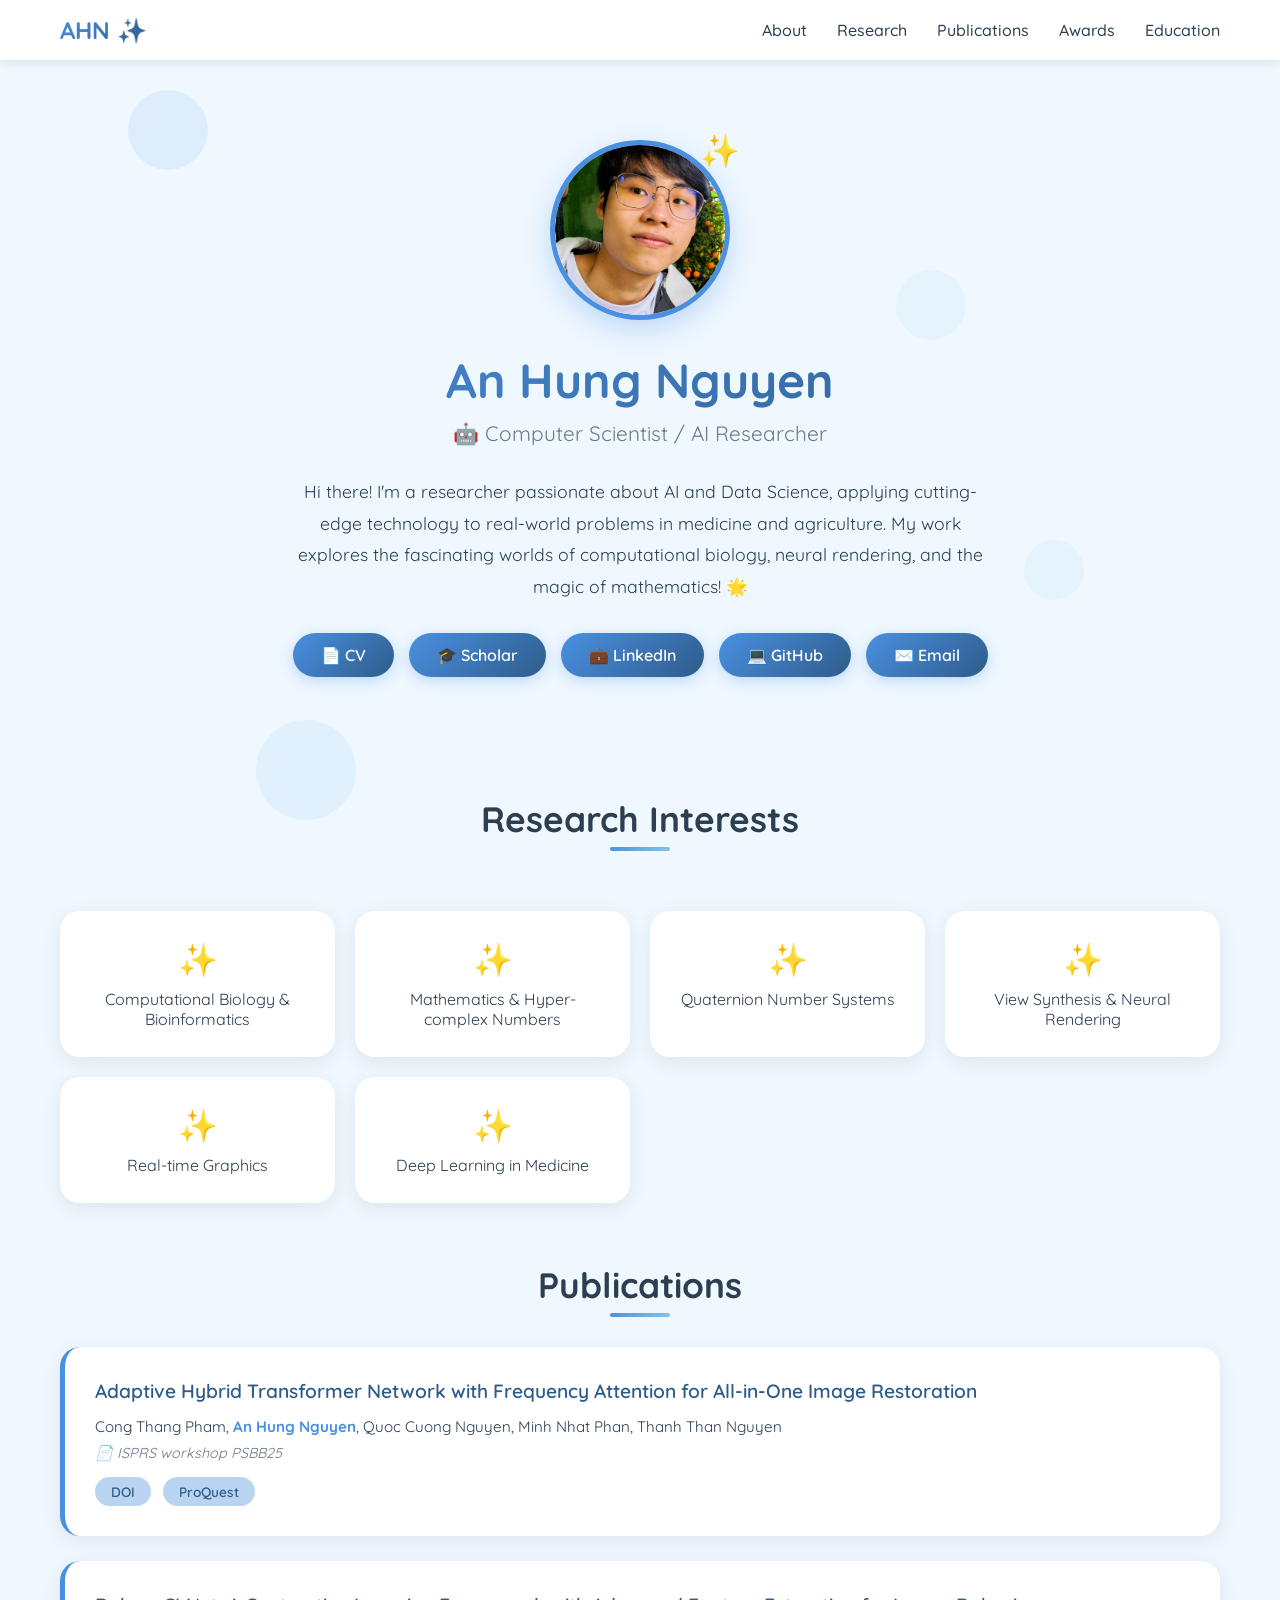
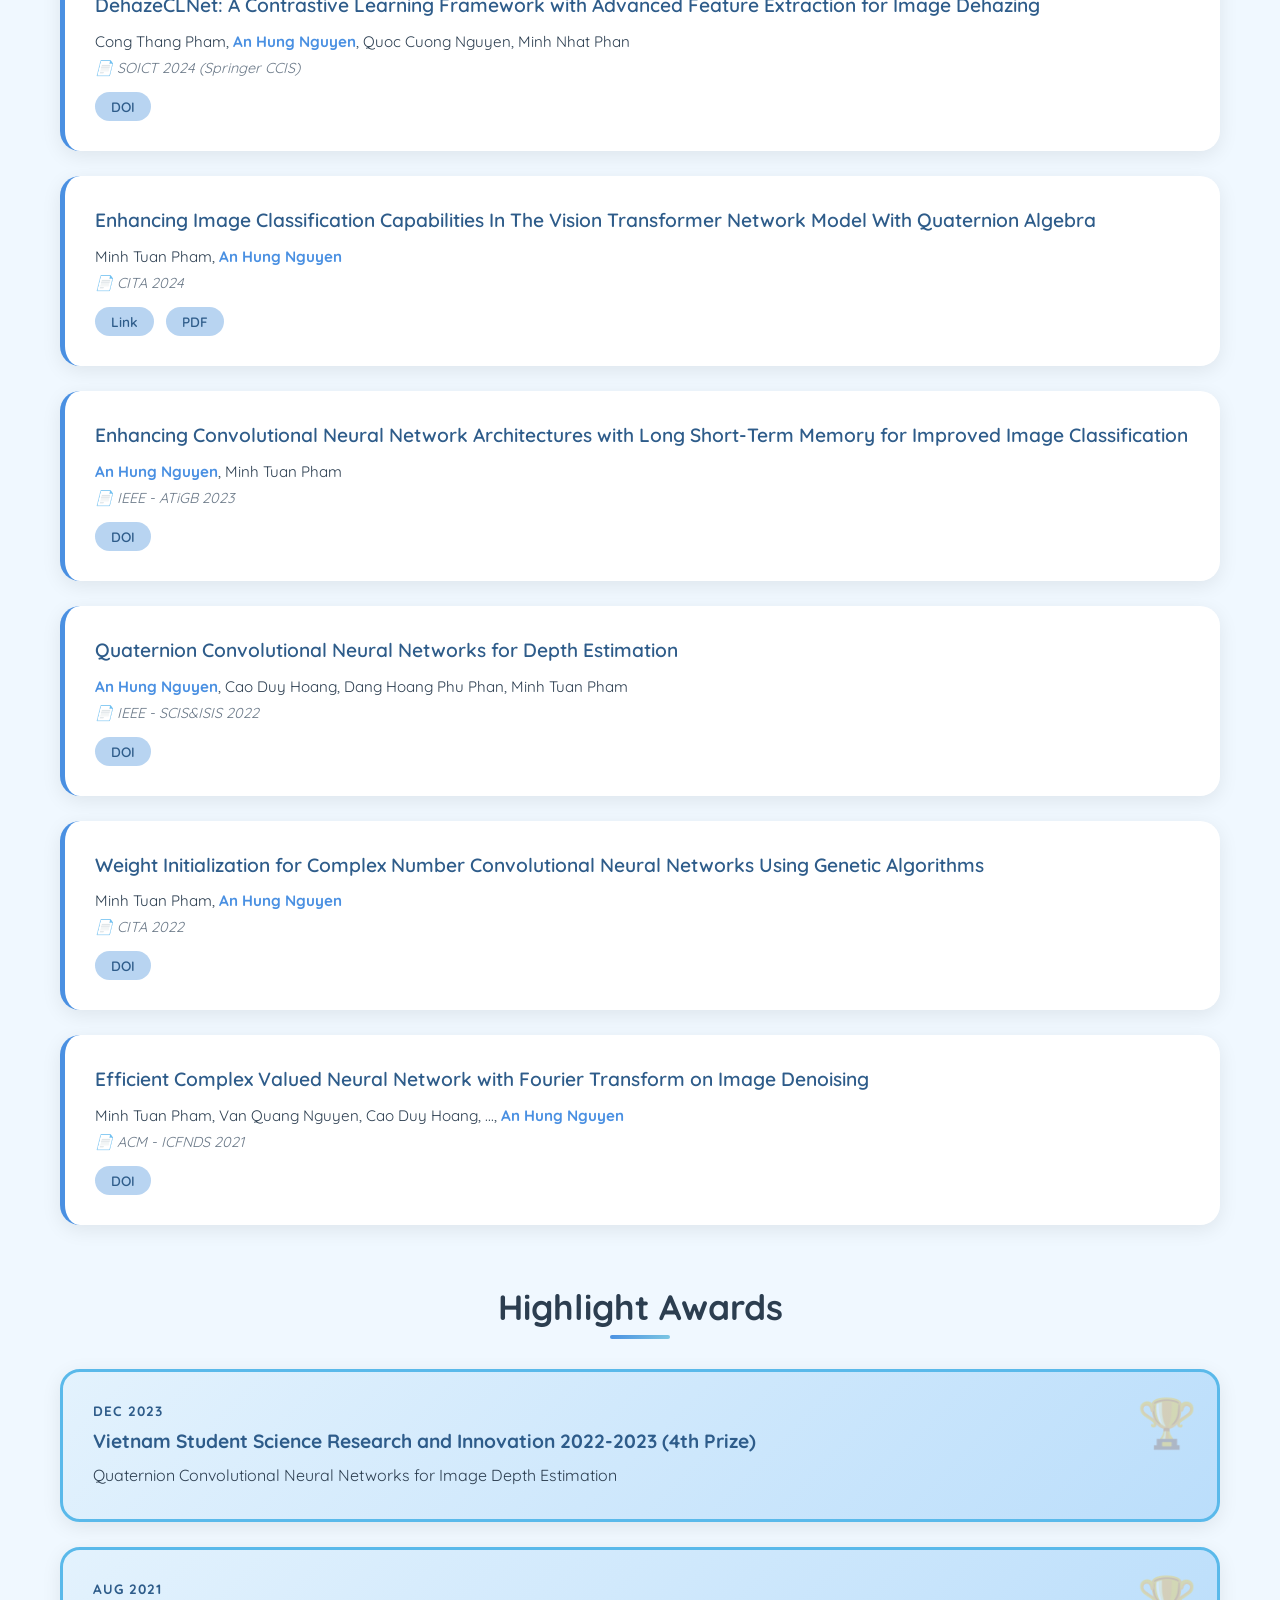
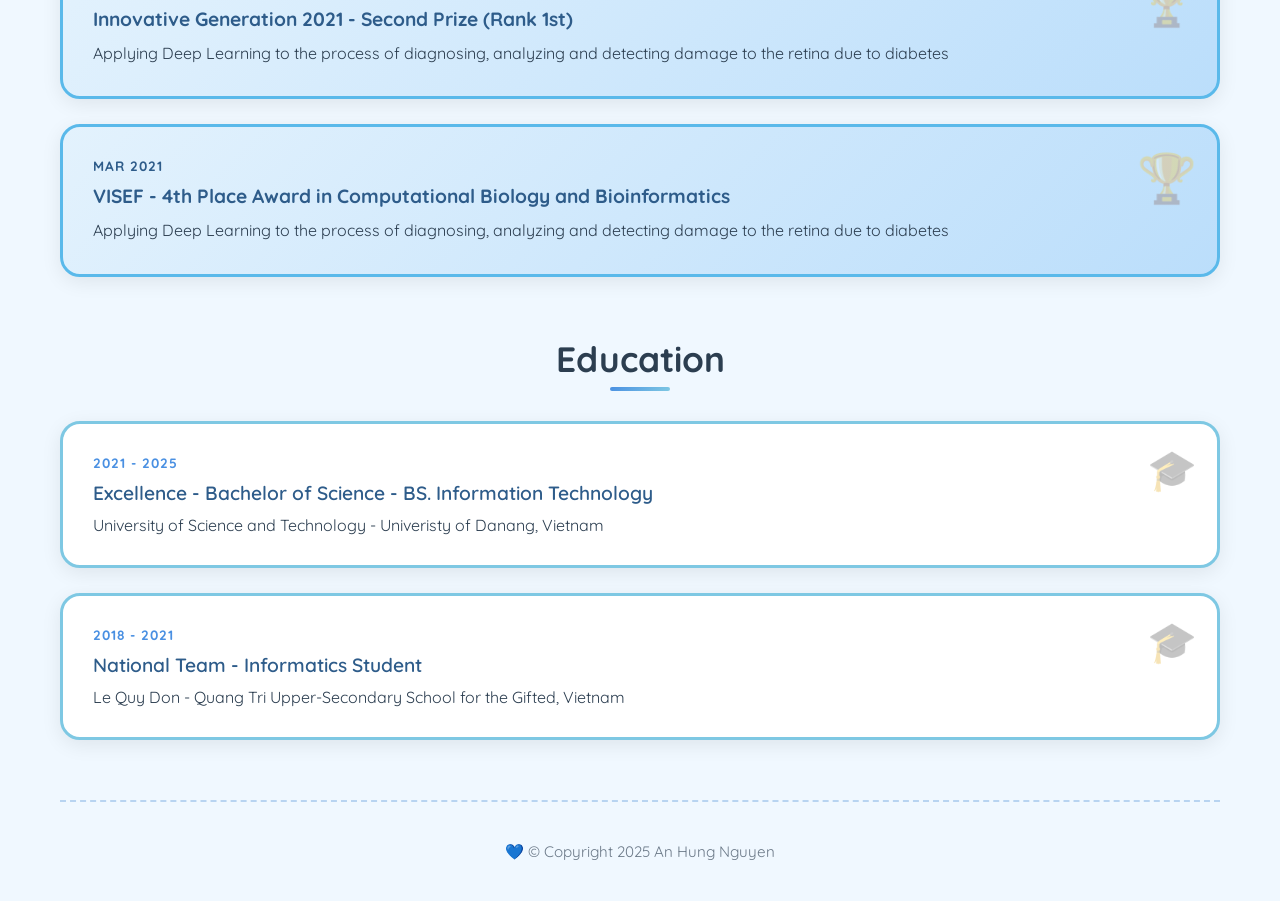
==== index.html @ 80f557b1 "Update edu title" ====
<!DOCTYPE html>
<html lang="en">
<head>
    <meta charset="UTF-8">
    <meta name="viewport" content="width=device-width, initial-scale=1.0">
    <meta name="keywords" content="computational Biology and Bioinformatics, mathematics, hyper-complex, quaternion number, view synthesis, neural rendering, real-time graphics">
    <meta name="author" content="An Hung Nguyen">
    <title>An Hung Nguyen ✨</title>
    <style>
        @import url('https://fonts.googleapis.com/css2?family=Quicksand:wght@300;400;500;600;700&display=swap');

        :root {
            --primary: #4A90E2;
            --secondary: #2E5C8A;
            --accent: #B8D4F1;
            --purple: #7EC8E3;
            --blue: #5AB9EA;
            --yellow: #87CEEB;
            --bg: #F0F8FF;
            --card-bg: #FFFFFF;
            --text: #2C3E50;
            --text-light: #6C7A89;
        }

        * {
            margin: 0;
            padding: 0;
            box-sizing: border-box;
        }

        body {
            font-family: 'Quicksand', sans-serif;
            background: var(--bg);
            color: var(--text);
            overflow-x: hidden;
        }

        /* Floating shapes background */
        .bg-shapes {
            position: fixed;
            top: 0;
            left: 0;
            width: 100%;
            height: 100%;
            z-index: 0;
            pointer-events: none;
            overflow: hidden;
        }

        .shape {
            position: absolute;
            border-radius: 50%;
            opacity: 0.1;
            animation: float 20s infinite ease-in-out;
        }

        .shape:nth-child(1) {
            width: 80px;
            height: 80px;
            background: var(--primary);
            top: 10%;
            left: 10%;
            animation-delay: 0s;
        }

        .shape:nth-child(2) {
            width: 60px;
            height: 60px;
            background: var(--purple);
            top: 60%;
            left: 80%;
            animation-delay: 3s;
        }

        .shape:nth-child(3) {
            width: 100px;
            height: 100px;
            background: var(--blue);
            top: 80%;
            left: 20%;
            animation-delay: 6s;
        }

        .shape:nth-child(4) {
            width: 70px;
            height: 70px;
            background: var(--yellow);
            top: 30%;
            left: 70%;
            animation-delay: 9s;
        }

        @keyframes float {
            0%, 100% { transform: translate(0, 0) rotate(0deg); }
            25% { transform: translate(20px, -20px) rotate(90deg); }
            50% { transform: translate(-20px, 20px) rotate(180deg); }
            75% { transform: translate(20px, 20px) rotate(270deg); }
        }

        .container {
            max-width: 1200px;
            margin: 0 auto;
            padding: 0 20px;
            position: relative;
            z-index: 1;
        }

        /* Header */
        .header {
            padding: 60px 0;
            text-align: center;
        }

        .avatar-container {
            position: relative;
            display: inline-block;
            margin-bottom: 30px;
            animation: bounce 2s infinite;
        }

        @keyframes bounce {
            0%, 100% { transform: translateY(0); }
            50% { transform: translateY(-10px); }
        }

        .avatar {
            width: 180px;
            height: 180px;
            border-radius: 50%;
            border: 5px solid var(--primary);
            box-shadow: 0 10px 30px rgba(74, 144, 226, 0.3);
            overflow: hidden;
            position: relative;
        }

        .avatar img {
            width: 100%;
            height: 100%;
            object-fit: cover;
        }

        .avatar-fallback {
            display: flex;
            align-items: center;
            justify-content: center;
            height: 100%;
            font-size: 3rem;
            font-weight: 700;
            color: var(--primary);
            background: linear-gradient(135deg, var(--accent), var(--purple));
        }

        .sparkles {
            position: absolute;
            top: -10px;
            right: -10px;
            font-size: 2rem;
            animation: sparkle 1.5s infinite;
        }

        @keyframes sparkle {
            0%, 100% { transform: scale(1) rotate(0deg); opacity: 1; }
            50% { transform: scale(1.3) rotate(180deg); opacity: 0.7; }
        }

        h1 {
            font-size: 3rem;
            font-weight: 700;
            background: linear-gradient(135deg, var(--primary), var(--secondary));
            -webkit-background-clip: text;
            -webkit-text-fill-color: transparent;
            background-clip: text;
            margin-bottom: 10px;
        }

        .title {
            font-size: 1.3rem;
            color: var(--text-light);
            margin-bottom: 30px;
        }

        .title::before {
            content: "🤖 ";
        }

        .bio {
            max-width: 700px;
            margin: 0 auto 30px;
            font-size: 1.1rem;
            line-height: 1.8;
            color: var(--text);
        }

        .links {
            display: flex;
            gap: 15px;
            justify-content: center;
            flex-wrap: wrap;
        }

        .link {
            padding: 12px 28px;
            border-radius: 30px;
            background: linear-gradient(135deg, var(--primary), var(--secondary));
            color: white;
            text-decoration: none;
            font-weight: 600;
            box-shadow: 0 4px 15px rgba(74, 144, 226, 0.3);
            transition: all 0.3s ease;
            position: relative;
            overflow: hidden;
        }

        .link::before {
            content: '';
            position: absolute;
            top: 50%;
            left: 50%;
            width: 0;
            height: 0;
            border-radius: 50%;
            background: rgba(255, 255, 255, 0.3);
            transform: translate(-50%, -50%);
            transition: width 0.6s, height 0.6s;
        }

        .link:hover::before {
            width: 300px;
            height: 300px;
        }

        .link:hover {
            transform: translateY(-3px);
            box-shadow: 0 6px 20px rgba(74, 144, 226, 0.4);
        }

        /* Sections */
        .section {
            margin: 60px 0;
        }

        .section-title {
            font-size: 2.2rem;
            font-weight: 700;
            text-align: center;
            margin-bottom: 40px;
            position: relative;
            display: inline-block;
            width: 100%;
        }

        .section-title::after {
            content: '';
            position: absolute;
            bottom: -10px;
            left: 50%;
            transform: translateX(-50%);
            width: 60px;
            height: 4px;
            background: linear-gradient(135deg, var(--primary), var(--purple));
            border-radius: 2px;
        }

        /* Research Interests */
        .interests {
            display: grid;
            grid-template-columns: repeat(auto-fit, minmax(250px, 1fr));
            gap: 20px;
            margin-top: 30px;
        }

        .interest {
            background: var(--card-bg);
            padding: 25px;
            border-radius: 20px;
            text-align: center;
            box-shadow: 0 5px 20px rgba(0, 0, 0, 0.08);
            transition: all 0.3s ease;
            border: 3px solid transparent;
        }

        .interest:hover {
            transform: translateY(-5px);
            border-color: var(--primary);
            box-shadow: 0 8px 25px rgba(74, 144, 226, 0.2);
        }

        .interest::before {
            content: "✨";
            display: block;
            font-size: 2rem;
            margin-bottom: 10px;
        }

        /* Publications */
        .publications {
            display: grid;
            gap: 25px;
        }

        .publication {
            background: var(--card-bg);
            padding: 30px;
            border-radius: 20px;
            border-left: 5px solid var(--primary);
            box-shadow: 0 5px 20px rgba(0, 0, 0, 0.08);
            transition: all 0.3s ease;
        }

        .publication:hover {
            transform: translateX(5px);
            box-shadow: 0 8px 25px rgba(74, 144, 226, 0.15);
        }

        .pub-title {
            font-size: 1.2rem;
            font-weight: 600;
            color: var(--secondary);
            margin-bottom: 12px;
            line-height: 1.5;
        }

        .pub-authors {
            font-size: 0.95rem;
            color: var(--text);
            margin-bottom: 8px;
        }

        .pub-authors strong {
            color: var(--primary);
            font-weight: 700;
        }

        .pub-venue {
            font-size: 0.9rem;
            color: var(--text-light);
            margin-bottom: 15px;
            font-style: italic;
        }

        .pub-venue::before {
            content: "📄 ";
        }

        .pub-links {
            display: flex;
            gap: 12px;
            flex-wrap: wrap;
        }

        .pub-link {
            padding: 6px 16px;
            border-radius: 15px;
            background: var(--accent);
            color: var(--secondary);
            text-decoration: none;
            font-size: 0.85rem;
            font-weight: 600;
            transition: all 0.3s ease;
        }

        .pub-link:hover {
            background: var(--primary);
            color: white;
            transform: scale(1.05);
        }

        /* Awards */
        .awards {
            display: grid;
            gap: 25px;
        }

        .award {
            background: linear-gradient(135deg, #E3F2FD, #BBDEFB);
            padding: 30px;
            border-radius: 20px;
            border: 3px solid var(--blue);
            box-shadow: 0 5px 20px rgba(0, 0, 0, 0.08);
            position: relative;
            overflow: hidden;
        }

        .award::before {
            content: "🏆";
            position: absolute;
            top: 20px;
            right: 20px;
            font-size: 3rem;
            opacity: 0.3;
        }

        .award-date {
            font-size: 0.85rem;
            color: var(--secondary);
            font-weight: 700;
            margin-bottom: 10px;
            text-transform: uppercase;
            letter-spacing: 1px;
        }

        .award-title {
            font-size: 1.2rem;
            font-weight: 700;
            color: var(--secondary);
            margin-bottom: 10px;
        }

        .award-desc {
            font-size: 1rem;
            color: var(--text);
            line-height: 1.6;
        }

        /* Education */
        .education {
            display: grid;
            gap: 25px;
        }

        .edu-item {
            background: var(--card-bg);
            padding: 30px;
            border-radius: 20px;
            border: 3px solid var(--purple);
            box-shadow: 0 5px 20px rgba(0, 0, 0, 0.08);
            position: relative;
        }

        .edu-item::before {
            content: "🎓";
            position: absolute;
            top: 20px;
            right: 20px;
            font-size: 2.5rem;
            opacity: 0.3;
        }

        .edu-period {
            font-size: 0.85rem;
            color: var(--primary);
            font-weight: 700;
            margin-bottom: 10px;
            text-transform: uppercase;
            letter-spacing: 1px;
        }

        .edu-degree {
            font-size: 1.2rem;
            font-weight: 600;
            color: var(--secondary);
            margin-bottom: 10px;
        }

        .edu-school {
            font-size: 1rem;
            color: var(--text);
        }

        /* Footer */
        .footer {
            text-align: center;
            padding: 40px 0;
            margin-top: 60px;
            border-top: 2px dashed var(--accent);
        }

        .footer-text {
            color: var(--text-light);
            font-size: 0.95rem;
        }

        .footer-text::before {
            content: "💙 ";
        }

        /* Navigation */
        .nav {
            position: fixed;
            top: 0;
            left: 0;
            right: 0;
            background: rgba(255, 255, 255, 0.95);
            backdrop-filter: blur(10px);
            box-shadow: 0 2px 10px rgba(0, 0, 0, 0.1);
            z-index: 1000;
            padding: 15px 0;
            transition: all 0.3s ease;
        }

        .nav.scrolled {
            box-shadow: 0 4px 20px rgba(74, 144, 226, 0.2);
        }

        .nav-container {
            max-width: 1200px;
            margin: 0 auto;
            padding: 0 20px;
            display: flex;
            justify-content: space-between;
            align-items: center;
        }

        .nav-logo {
            font-size: 1.5rem;
            font-weight: 700;
            background: linear-gradient(135deg, var(--primary), var(--secondary));
            -webkit-background-clip: text;
            -webkit-text-fill-color: transparent;
            background-clip: text;
        }

        .nav-menu {
            display: flex;
            gap: 30px;
            list-style: none;
            align-items: center;
        }

        .nav-link {
            color: var(--text);
            text-decoration: none;
            font-weight: 500;
            transition: all 0.3s ease;
            position: relative;
            padding: 5px 0;
        }

        .nav-link::after {
            content: '';
            position: absolute;
            bottom: 0;
            left: 0;
            width: 0;
            height: 2px;
            background: linear-gradient(135deg, var(--primary), var(--secondary));
            transition: width 0.3s ease;
        }

        .nav-link:hover::after {
            width: 100%;
        }

        .nav-link:hover {
            color: var(--primary);
        }

        .nav-toggle {
            display: none;
            flex-direction: column;
            gap: 5px;
            cursor: pointer;
            padding: 5px;
        }

        .nav-toggle span {
            width: 25px;
            height: 3px;
            background: var(--primary);
            border-radius: 3px;
            transition: all 0.3s ease;
        }

        .nav-toggle.active span:nth-child(1) {
            transform: rotate(45deg) translate(8px, 8px);
        }

        .nav-toggle.active span:nth-child(2) {
            opacity: 0;
        }

        .nav-toggle.active span:nth-child(3) {
            transform: rotate(-45deg) translate(7px, -7px);
        }

        body {
            padding-top: 80px;
        }

        /* Responsive */
        @media (max-width: 768px) {
            h1 { font-size: 2.2rem; }
            .title { font-size: 1.1rem; }
            .bio { font-size: 1rem; }
            .section-title { font-size: 1.8rem; }
            .interests { grid-template-columns: 1fr; }
            .avatar { width: 150px; height: 150px; }

            .nav-toggle {
                display: flex;
            }

            .nav-menu {
                position: fixed;
                top: 70px;
                left: -100%;
                width: 100%;
                flex-direction: column;
                background: rgba(255, 255, 255, 0.98);
                backdrop-filter: blur(10px);
                padding: 30px 0;
                gap: 20px;
                box-shadow: 0 4px 20px rgba(0, 0, 0, 0.1);
                transition: left 0.3s ease;
            }

            .nav-menu.active {
                left: 0;
            }
        }

        @media (max-width: 480px) {
            h1 { font-size: 1.8rem; }
            .links { flex-direction: column; align-items: center; }
            .link { width: 200px; text-align: center; }
            .avatar { width: 120px; height: 120px; }
        }
    </style>
</head>
<body>
    <nav class="nav">
        <div class="nav-container">
            <div class="nav-logo">AHN ✨</div>
            <div class="nav-toggle">
                <span></span>
                <span></span>
                <span></span>
            </div>
            <ul class="nav-menu">
                <li><a href="#about" class="nav-link">About</a></li>
                <li><a href="#interests" class="nav-link">Research</a></li>
                <li><a href="#publications" class="nav-link">Publications</a></li>
                <li><a href="#awards" class="nav-link">Awards</a></li>
                <li><a href="#education" class="nav-link">Education</a></li>
            </ul>
        </div>
    </nav>

    <div class="bg-shapes">
        <div class="shape"></div>
        <div class="shape"></div>
        <div class="shape"></div>
        <div class="shape"></div>
    </div>

    <div class="container">
        <header class="header" id="about">
            <div class="avatar-container">
                <div class="avatar">
                    <img src="./assets/avatar_2023.JPG" alt="An Hung Nguyen">
                    <div class="avatar-fallback" style="display: none;">AH</div>
                </div>
                <div class="sparkles">✨</div>
            </div>

            <h1>An Hung Nguyen</h1>
            <p class="title">Computer Scientist / AI Researcher</p>
            
            <div class="bio">
                <p>Hi there! I'm a researcher passionate about AI and Data Science, applying cutting-edge technology to real-world problems in medicine and agriculture. My work explores the fascinating worlds of computational biology, neural rendering, and the magic of mathematics! 🌟</p>
            </div>

            <nav class="links">
                <a href="/assets/CV_NguyenAnHung.pdf" class="link">📄 CV</a>
                <a href="https://scholar.google.com/citations?user=OLV8FnYAAAAJ&hl=en" class="link">🎓 Scholar</a>
                <a href="https://www.linkedin.com/in/nguyenhung1903" class="link">💼 LinkedIn</a>
                <a href="https://github.com/nguyenhung1903" class="link">💻 GitHub</a>
                <a href="mailto:info@nguyenhung.me" class="link">✉️ Email</a>
            </nav>
        </header>

                    <section class="section" id="interests">
            <h2 class="section-title">Research Interests</h2>
            <div class="interests">
                <div class="interest">Computational Biology & Bioinformatics</div>
                <div class="interest">Mathematics & Hyper-complex Numbers</div>
                <div class="interest">Quaternion Number Systems</div>
                <div class="interest">View Synthesis & Neural Rendering</div>
                <div class="interest">Real-time Graphics</div>
                <div class="interest">Deep Learning in Medicine</div>
            </div>
        </section>

        <section class="section" id="publications">
            <h2 class="section-title">Publications</h2>
            <div class="publications">
                <article class="publication">
                    <h3 class="pub-title">Adaptive Hybrid Transformer Network with Frequency Attention for All-in-One Image Restoration</h3>
                    <div class="pub-authors">Cong Thang Pham, <strong>An Hung Nguyen</strong>, Quoc Cuong Nguyen, Minh Nhat Phan, Thanh Than Nguyen</div>
                    <div class="pub-venue">ISPRS workshop PSBB25</div>
                    <div class="pub-links">
                        <a href="https://doi.org/10.5194/isprs-archives-XLVIII-2-W9-2025-213-2025" class="pub-link">DOI</a>
                        <a href="https://www.proquest.com/openview/7a6500ab8536934f68b75d4ba9f19e86/1?pq-origsite=gscholar&cbl=2037674" class="pub-link">ProQuest</a>
                    </div>
                </article>

                <article class="publication">
                    <h3 class="pub-title">DehazeCLNet: A Contrastive Learning Framework with Advanced Feature Extraction for Image Dehazing</h3>
                    <div class="pub-authors">Cong Thang Pham, <strong>An Hung Nguyen</strong>, Quoc Cuong Nguyen, Minh Nhat Phan</div>
                    <div class="pub-venue">SOICT 2024 (Springer CCIS)</div>
                    <div class="pub-links">
                        <a href="https://doi.org/10.1007/978-981-96-4282-3_23" class="pub-link">DOI</a>
                    </div>
                </article>

                <article class="publication">
                    <h3 class="pub-title">Enhancing Image Classification Capabilities In The Vision Transformer Network Model With Quaternion Algebra</h3>
                    <div class="pub-authors">Minh Tuan Pham, <strong>An Hung Nguyen</strong></div>
                    <div class="pub-venue">CITA 2024</div>
                    <div class="pub-links">
                        <a href="https://elib.vku.udn.vn/handle/123456789/4031" class="pub-link">Link</a>
                        <a href="paper/QViT.pdf" class="pub-link">PDF</a>
                    </div>
                </article>

                <article class="publication">
                    <h3 class="pub-title">Enhancing Convolutional Neural Network Architectures with Long Short-Term Memory for Improved Image Classification</h3>
                    <div class="pub-authors"><strong>An Hung Nguyen</strong>, Minh Tuan Pham</div>
                    <div class="pub-venue">IEEE - ATiGB 2023</div>
                    <div class="pub-links">
                        <a href="https://doi.org/10.1109/ATiGB59969.2023.10364368" class="pub-link">DOI</a>
                    </div>
                </article>

                <article class="publication">
                    <h3 class="pub-title">Quaternion Convolutional Neural Networks for Depth Estimation</h3>
                    <div class="pub-authors"><strong>An Hung Nguyen</strong>, Cao Duy Hoang, Dang Hoang Phu Phan, Minh Tuan Pham</div>
                    <div class="pub-venue">IEEE - SCIS&ISIS 2022</div>
                    <div class="pub-links">
                        <a href="https://doi.org/10.1109/SCISISIS55246.2022.10002074" class="pub-link">DOI</a>
                    </div>
                </article>

                <article class="publication">
                    <h3 class="pub-title">Weight Initialization for Complex Number Convolutional Neural Networks Using Genetic Algorithms</h3>
                    <div class="pub-authors">Minh Tuan Pham, <strong>An Hung Nguyen</strong></div>
                    <div class="pub-venue">CITA 2022</div>
                    <div class="pub-links">
                        <a href="https://doi.org/10.32913/mic-ict-research-vn.v2022.n1.1054" class="pub-link">DOI</a>
                    </div>
                </article>

                <article class="publication">
                    <h3 class="pub-title">Efficient Complex Valued Neural Network with Fourier Transform on Image Denoising</h3>
                    <div class="pub-authors">Minh Tuan Pham, Van Quang Nguyen, Cao Duy Hoang, ..., <strong>An Hung Nguyen</strong></div>
                    <div class="pub-venue">ACM - ICFNDS 2021</div>
                    <div class="pub-links">
                        <a href="https://doi.org/10.1145/3508072.3508081" class="pub-link">DOI</a>
                    </div>
                </article>
            </div>
        </section>

        <section class="section" id="awards">
            <h2 class="section-title">Highlight Awards</h2>
            <div class="awards">
                <div class="award">
                    <div class="award-date">Dec 2023</div>
                    <div class="award-title">Vietnam Student Science Research and Innovation 2022-2023 (4th Prize)</div>
                    <div class="award-desc">Quaternion Convolutional Neural Networks for Image Depth Estimation</div>
                </div>

                <div class="award">
                    <div class="award-date">Aug 2021</div>
                    <div class="award-title">Innovative Generation 2021 - Second Prize (Rank 1st)</div>
                    <div class="award-desc">Applying Deep Learning to the process of diagnosing, analyzing and detecting damage to the retina due to diabetes</div>
                </div>

                <div class="award">
                    <div class="award-date">Mar 2021</div>
                    <div class="award-title">VISEF - 4th Place Award in Computational Biology and Bioinformatics</div>
                    <div class="award-desc">Applying Deep Learning to the process of diagnosing, analyzing and detecting damage to the retina due to diabetes</div>
                </div>
            </div>
        </section>

        <section class="section" id="education">
            <h2 class="section-title">Education</h2>
            <div class="education">
                <div class="edu-item">
                    <div class="edu-period">2021 - 2025</div>
                    <div class="edu-degree">Excellence - Bachelor of Science - BS. Information Technology</div>
                    <div class="edu-school">University of Science and Technology - Univeristy of Danang, Vietnam</div>
                </div>

                <div class="edu-item">
                    <div class="edu-period">2018 - 2021</div>
                    <div class="edu-degree">National Team - Informatics Student</div>
                    <div class="edu-school">Le Quy Don - Quang Tri Upper-Secondary School for the Gifted, Vietnam</div>
                </div>
            </div>
        </section>

        <footer class="footer">
            <p class="footer-text">© Copyright 2025 An Hung Nguyen</p>
        </footer>
    </div>

    <script>
        document.addEventListener('DOMContentLoaded', function() {
            const avatarImg = document.querySelector('.avatar img');
            const avatarFallback = document.querySelector('.avatar-fallback');
            
            if (avatarImg) {
                avatarImg.addEventListener('error', function() {
                    this.style.display = 'none';
                    avatarFallback.style.display = 'flex';
                });
            }

            // Navigation functionality
            const nav = document.querySelector('.nav');
            const navToggle = document.querySelector('.nav-toggle');
            const navMenu = document.querySelector('.nav-menu');
            const navLinks = document.querySelectorAll('.nav-link');

            // Scroll effect
            window.addEventListener('scroll', function() {
                if (window.scrollY > 50) {
                    nav.classList.add('scrolled');
                } else {
                    nav.classList.remove('scrolled');
                }
            });

            // Mobile menu toggle
            navToggle.addEventListener('click', function() {
                this.classList.toggle('active');
                navMenu.classList.toggle('active');
            });

            // Smooth scrolling for navigation links
            navLinks.forEach(link => {
                link.addEventListener('click', function(e) {
                    e.preventDefault();
                    const targetId = this.getAttribute('href');
                    const targetSection = document.querySelector(targetId);
                    
                    if (targetSection) {
                        const offset = 80;
                        const targetPosition = targetSection.offsetTop - offset;
                        
                        window.scrollTo({
                            top: targetPosition,
                            behavior: 'smooth'
                        });
                    }

                    // Close mobile menu
                    navToggle.classList.remove('active');
                    navMenu.classList.remove('active');
                });
            });

            // Close mobile menu when clicking outside
            document.addEventListener('click', function(e) {
                if (!nav.contains(e.target)) {
                    navToggle.classList.remove('active');
                    navMenu.classList.remove('active');
                }
            });
        });
    </script>
</body>
</html>
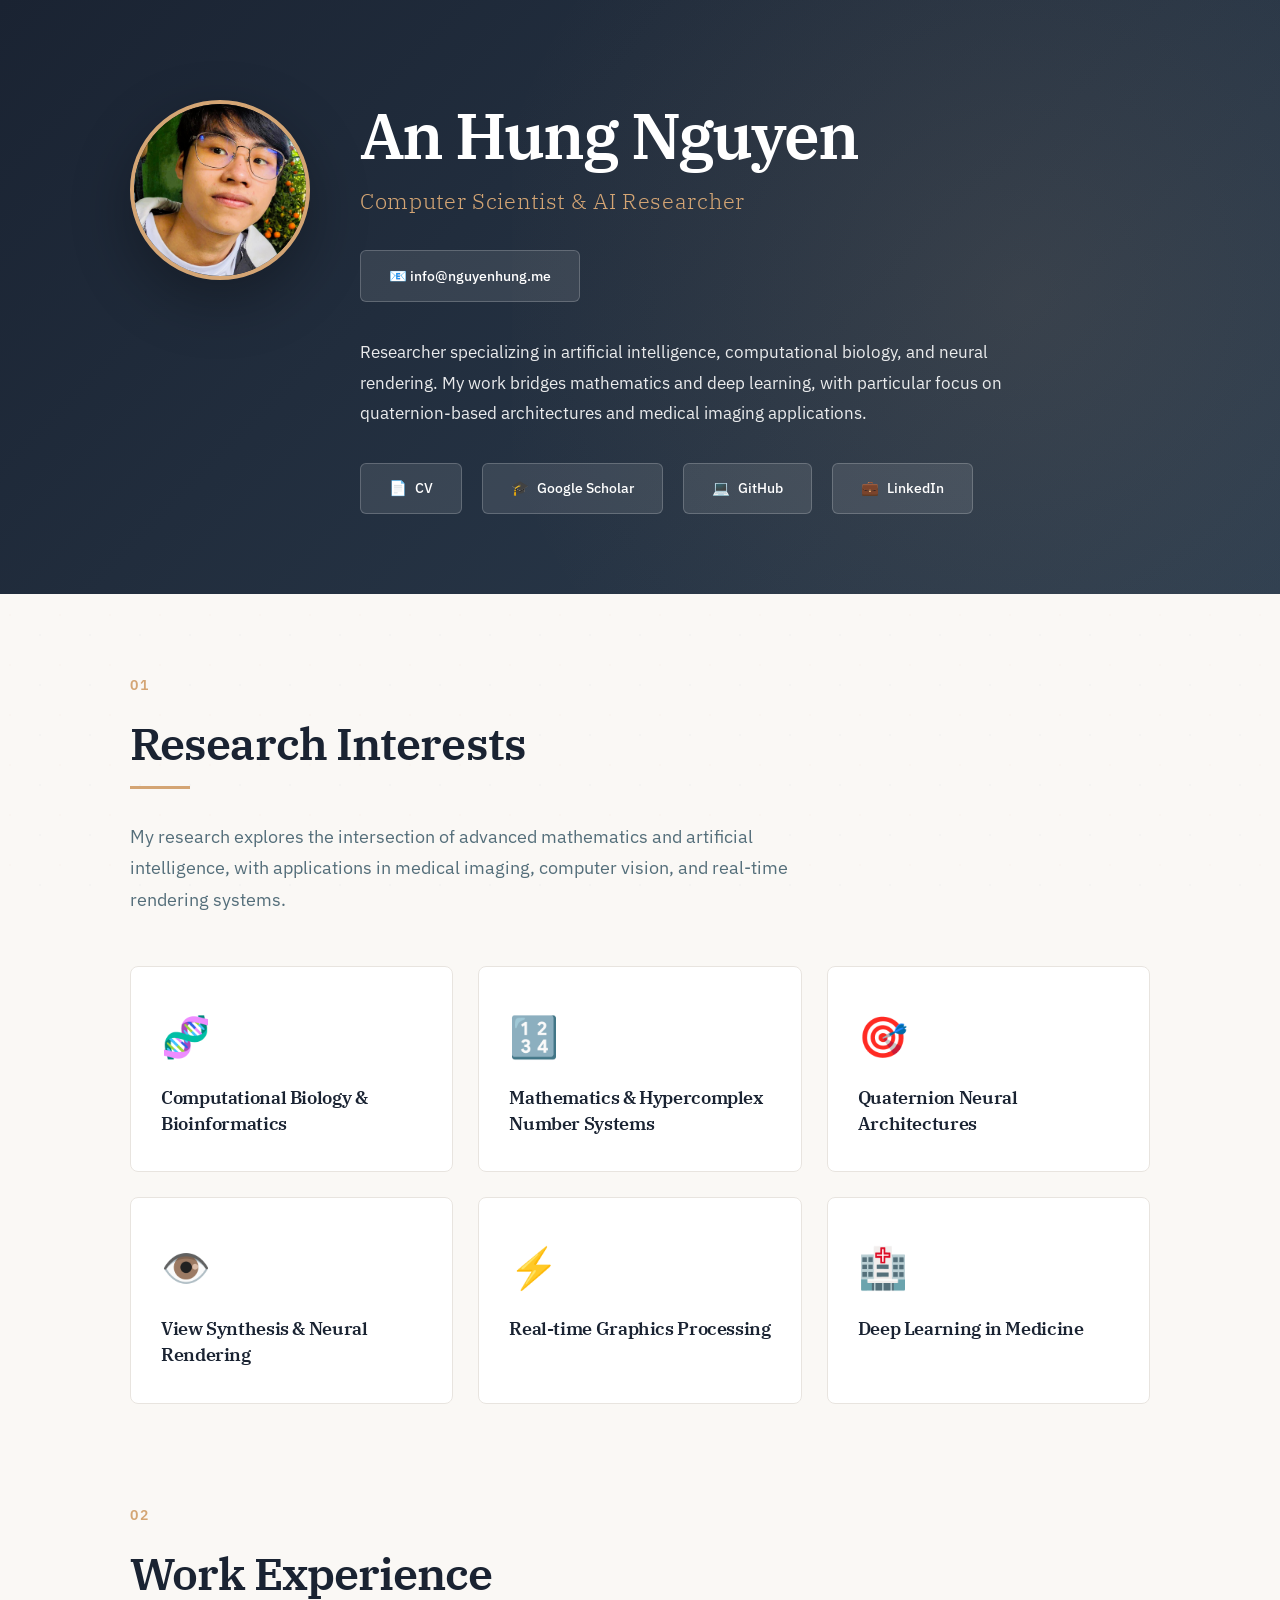
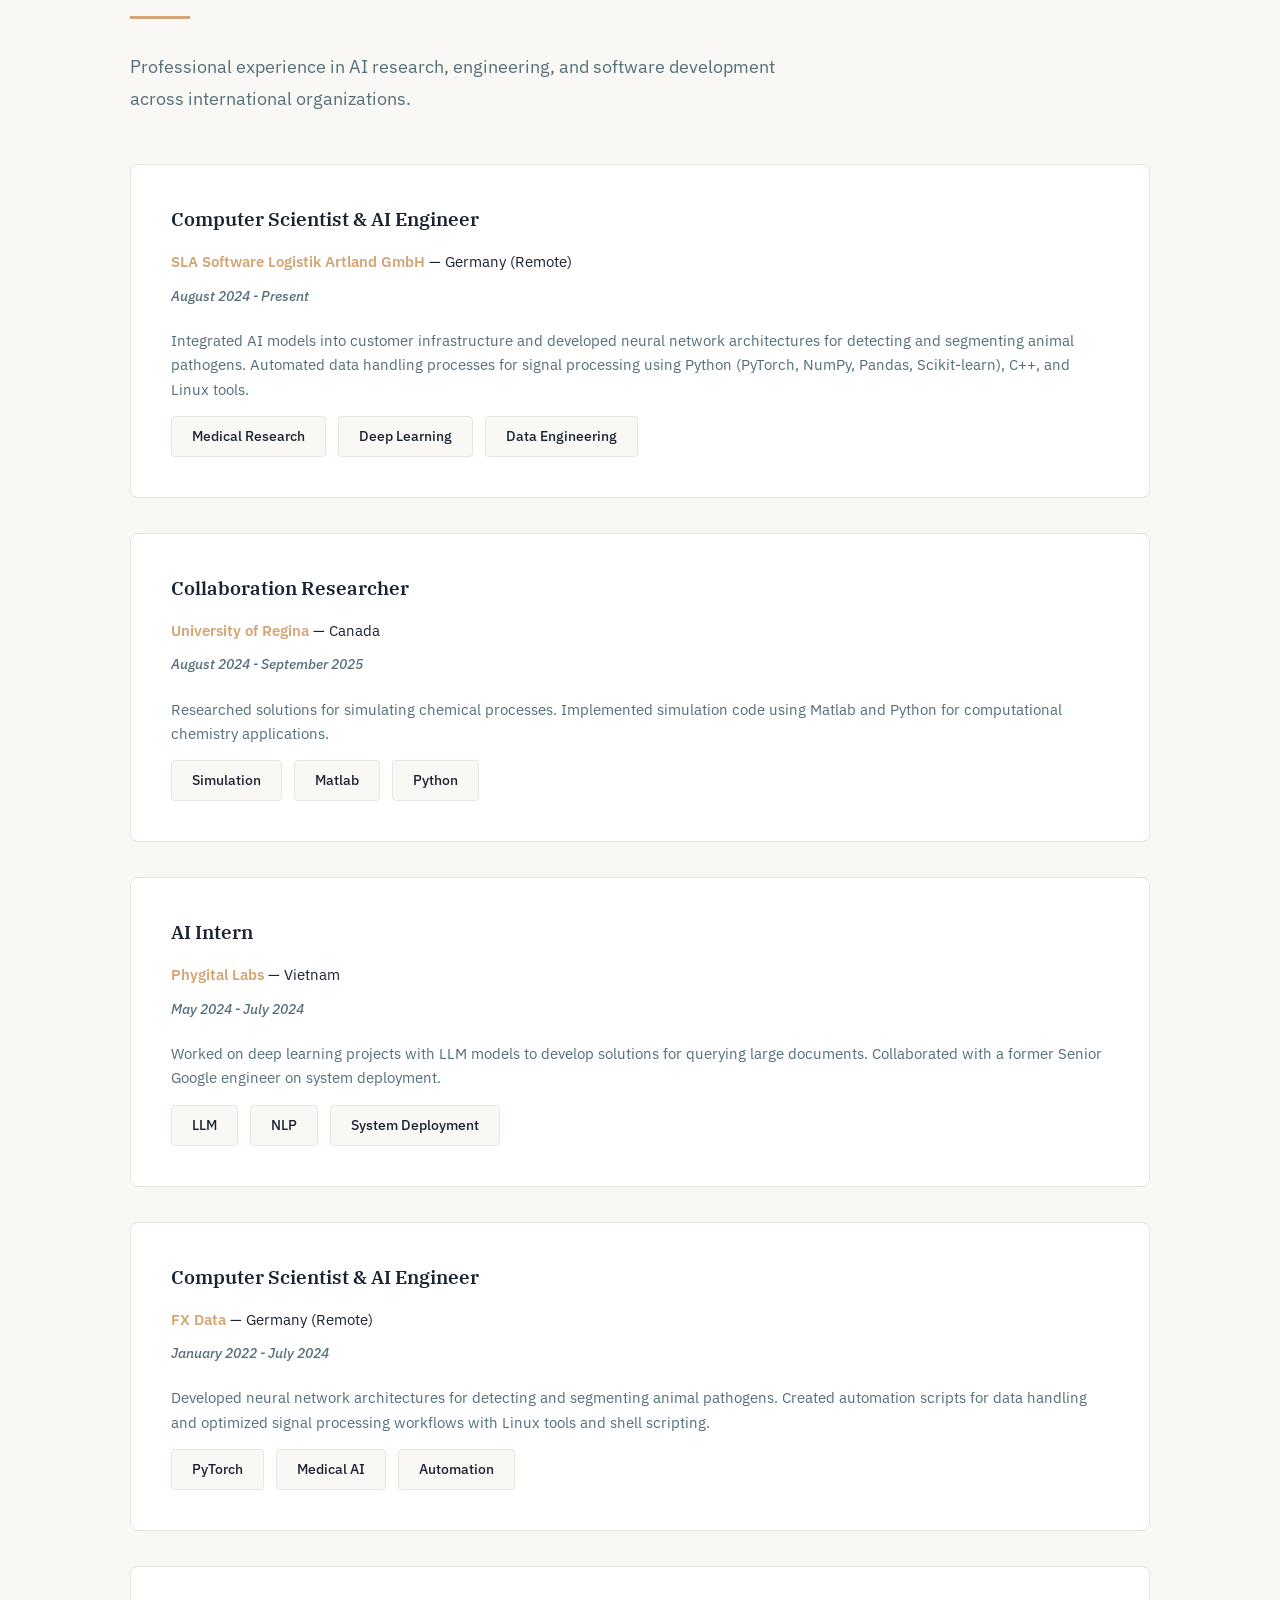
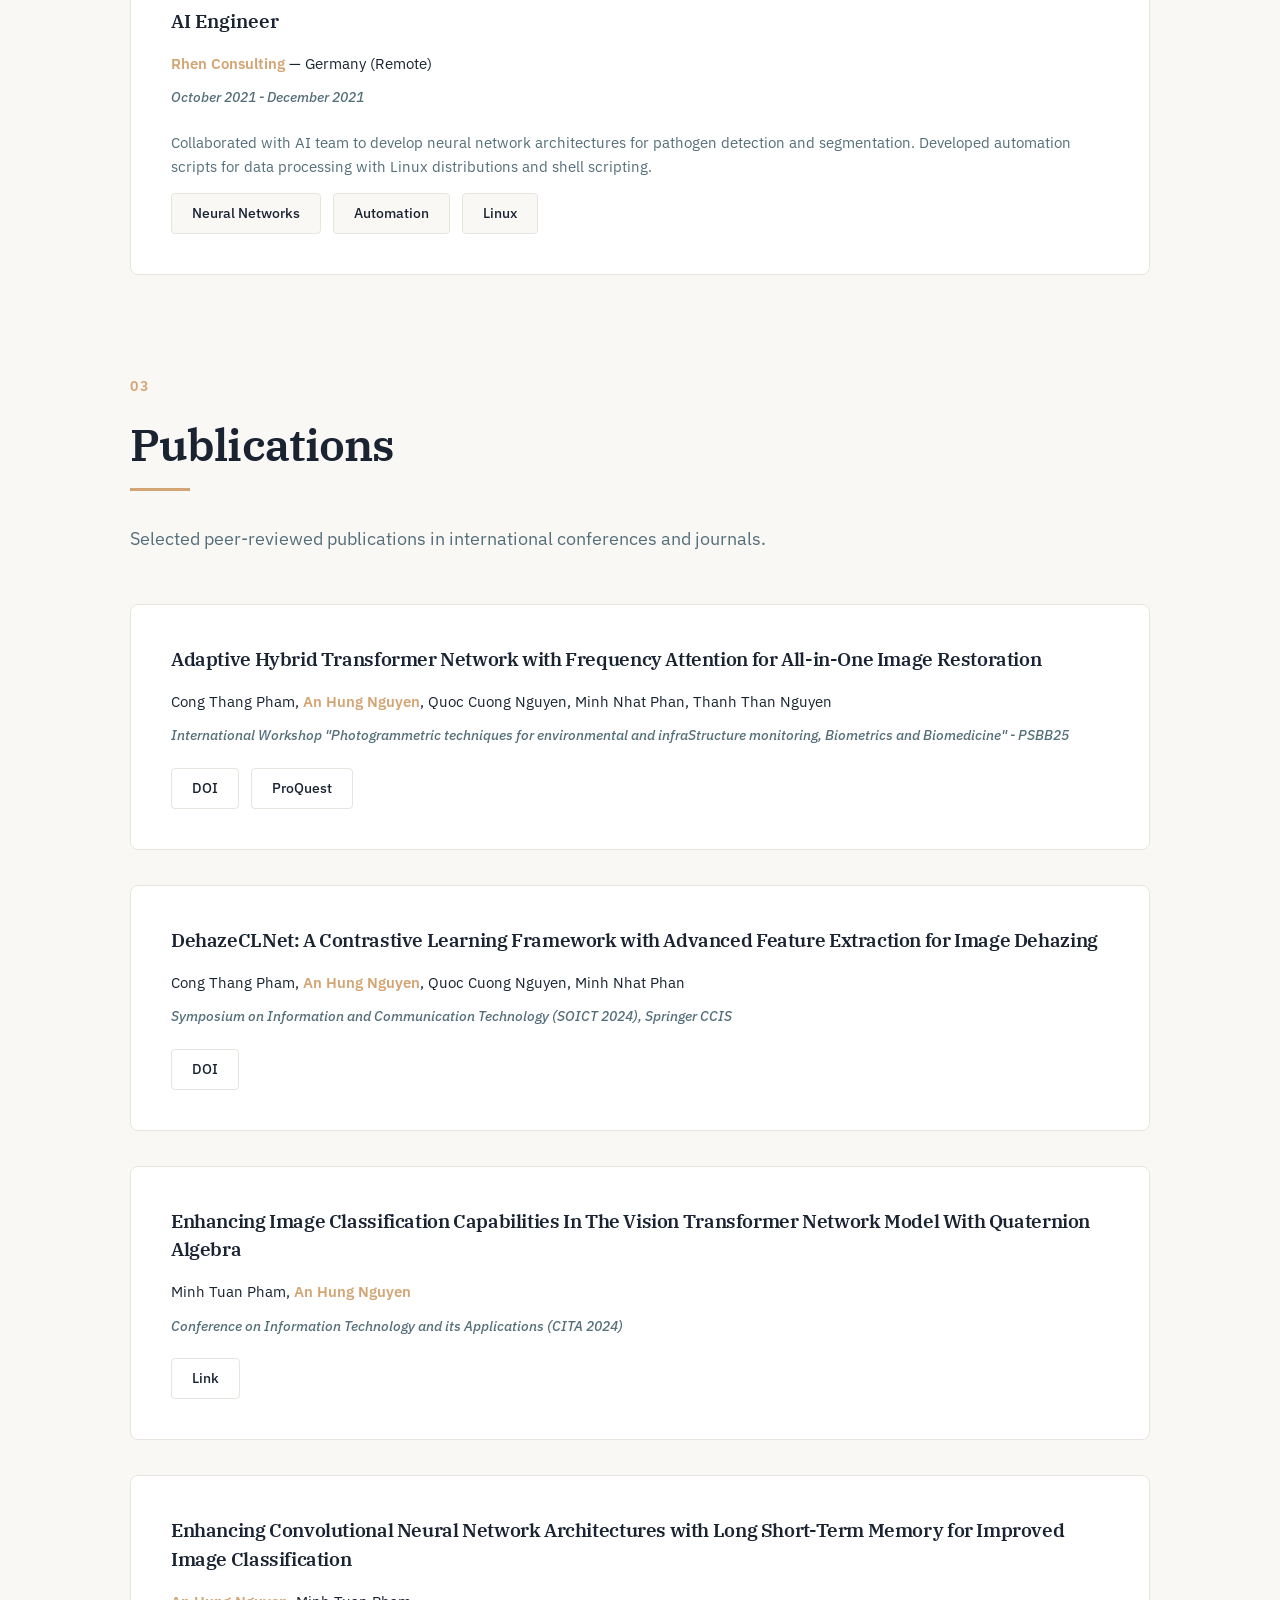
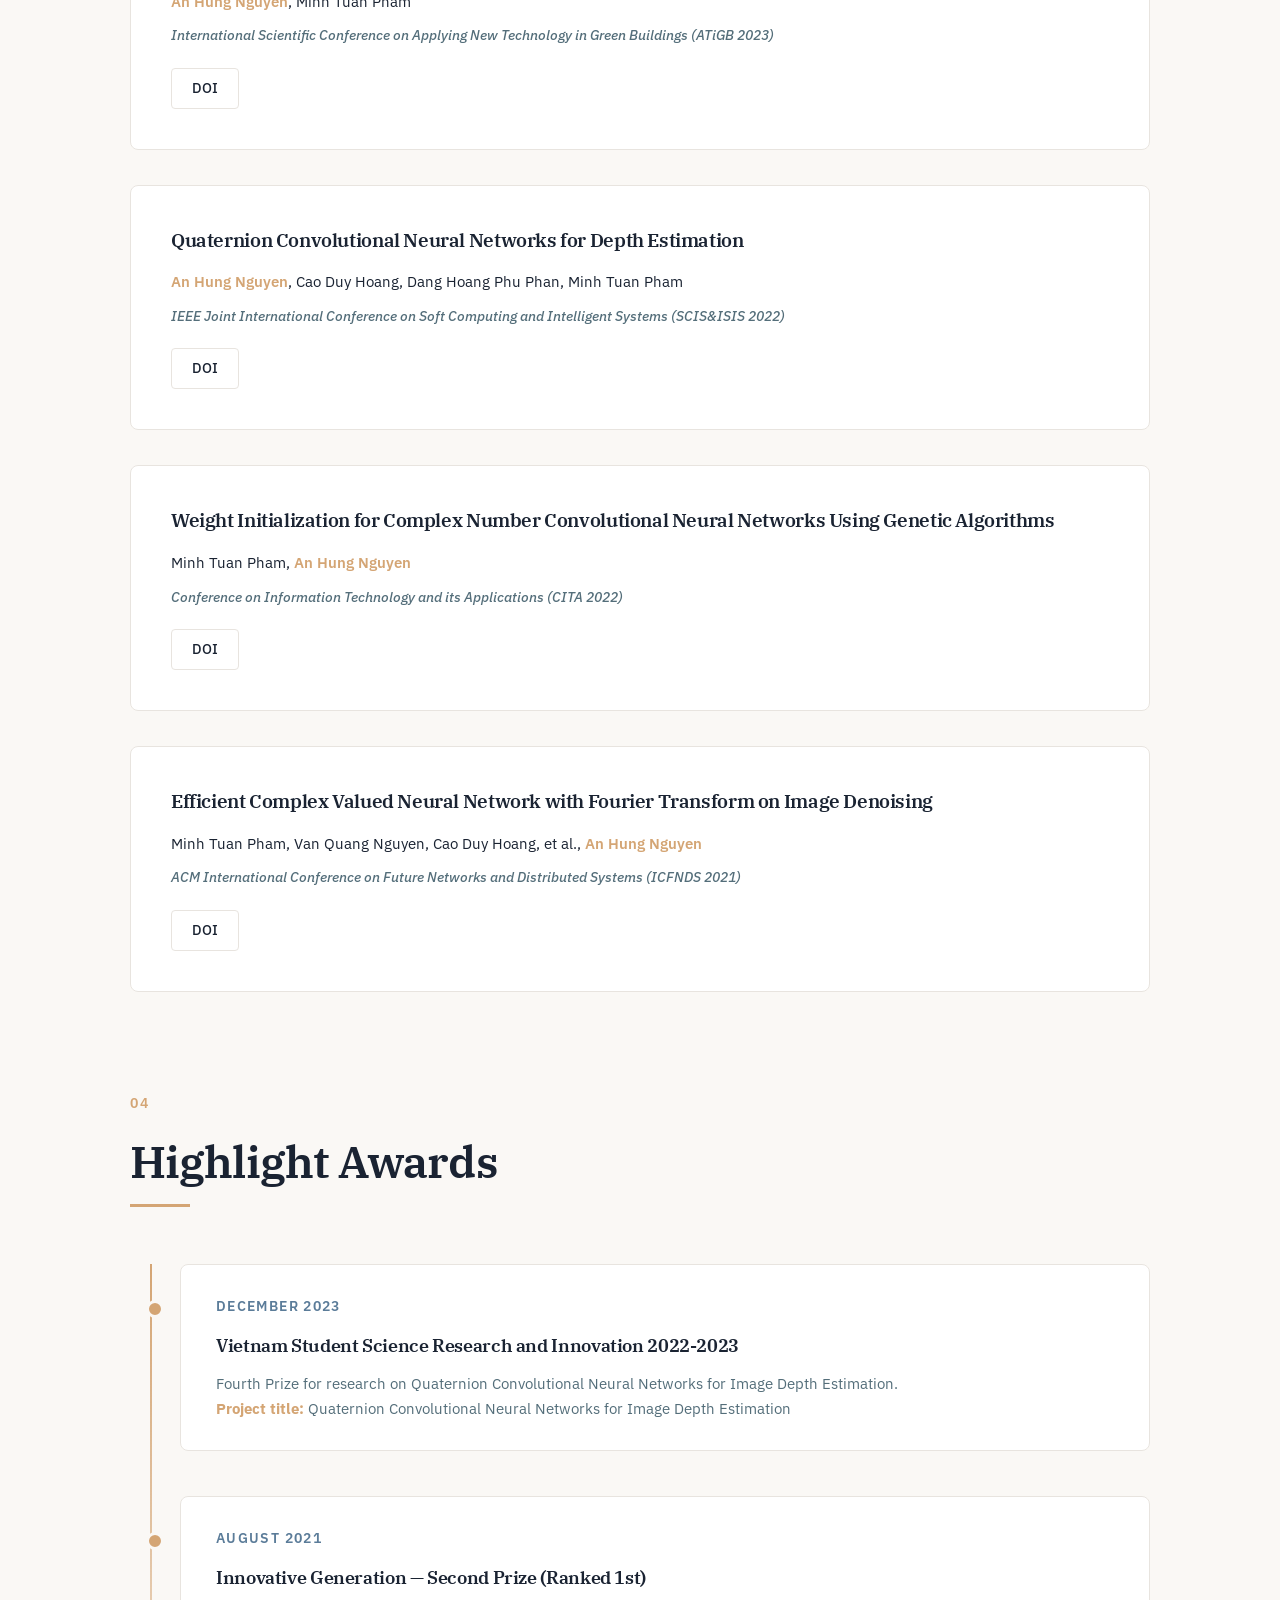
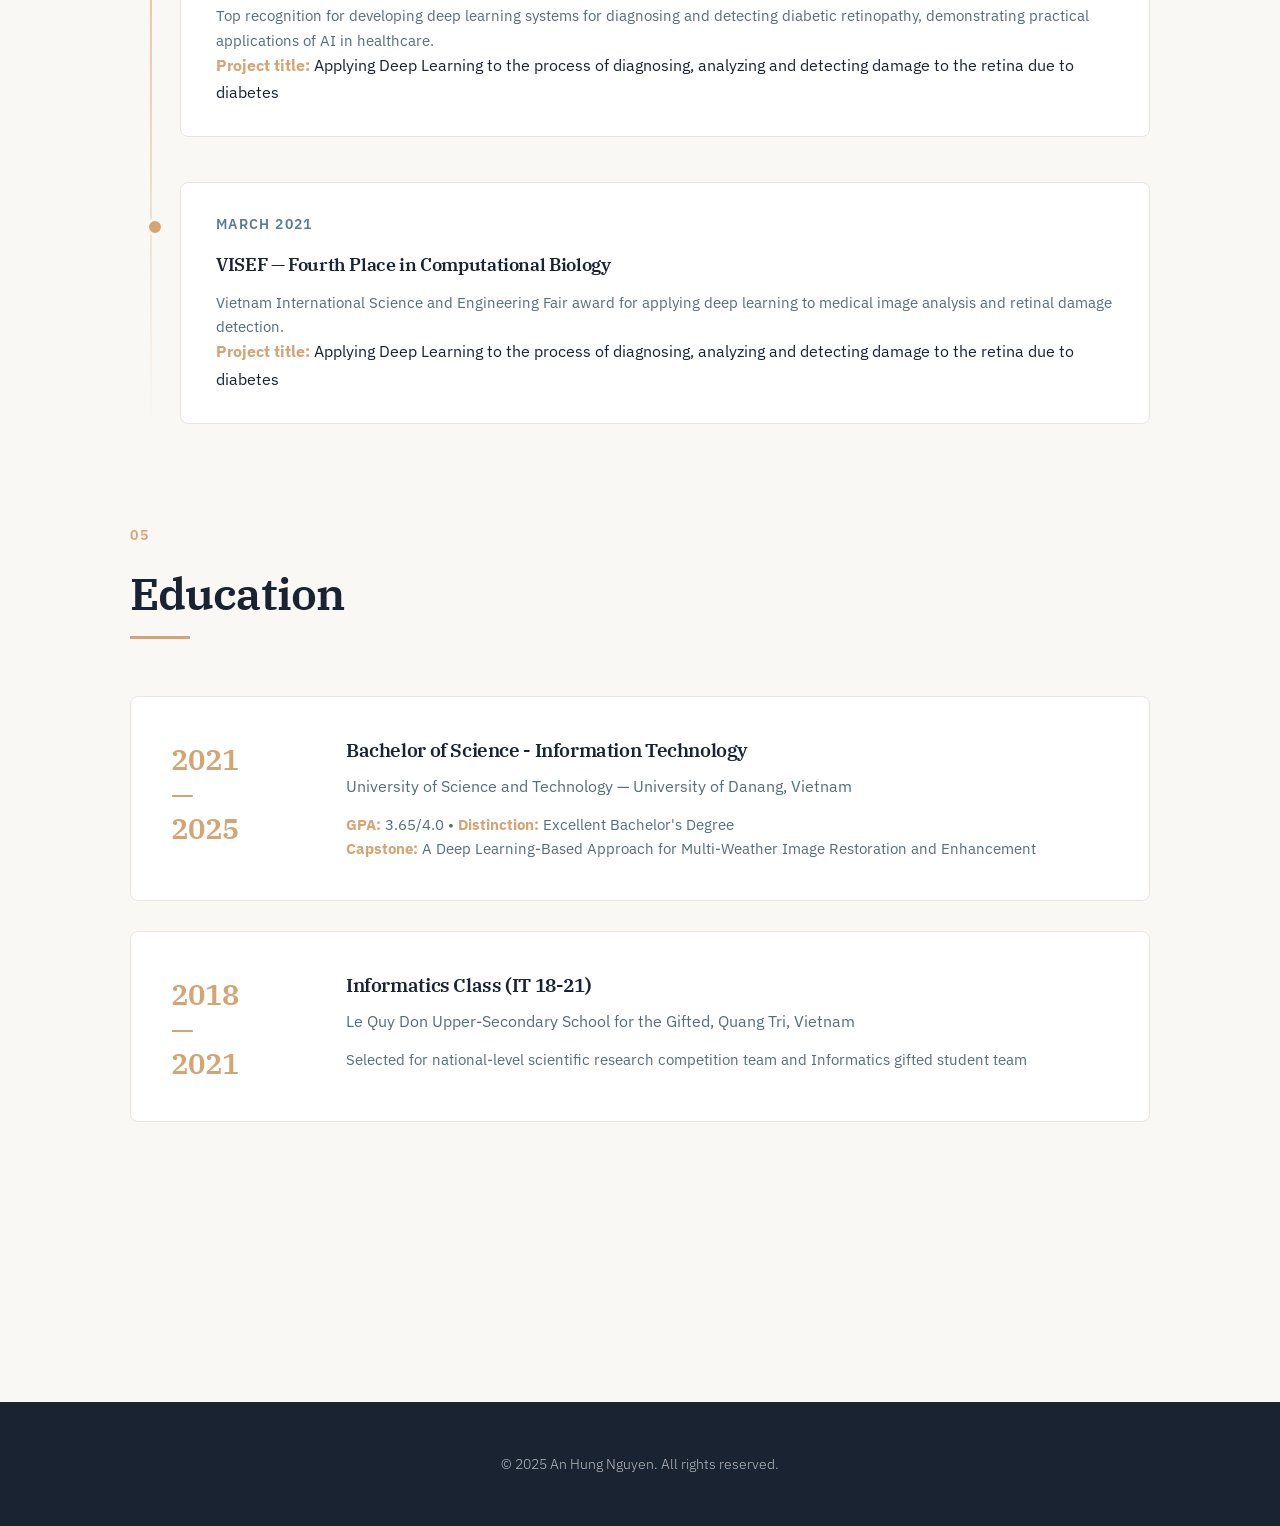
==== commit ed460bf7: "update the webpage and cv" ====
--- a/index.html
+++ b/index.html
@@ -3,23 +3,21 @@
 <head>
     <meta charset="UTF-8">
     <meta name="viewport" content="width=device-width, initial-scale=1.0">
-    <meta name="keywords" content="computational Biology and Bioinformatics, mathematics, hyper-complex, quaternion number, view synthesis, neural rendering, real-time graphics">
-    <meta name="author" content="An Hung Nguyen">
-    <title>An Hung Nguyen ✨</title>
+    <title>An Hung Nguyen — AI Researcher</title>
+    <link rel="preconnect" href="https://fonts.googleapis.com">
+    <link rel="preconnect" href="https://fonts.gstatic.com" crossorigin>
+    <link href="https://fonts.googleapis.com/css2?family=IBM+Plex+Serif:wght@400;500;600;700&family=IBM+Plex+Sans:wght@300;400;500;600;700&display=swap" rel="stylesheet">
     <style>
-        @import url('https://fonts.googleapis.com/css2?family=Quicksand:wght@300;400;500;600;700&display=swap');
-
         :root {
-            --primary: #4A90E2;
-            --secondary: #2E5C8A;
-            --accent: #B8D4F1;
-            --purple: #7EC8E3;
-            --blue: #5AB9EA;
-            --yellow: #87CEEB;
-            --bg: #F0F8FF;
-            --card-bg: #FFFFFF;
-            --text: #2C3E50;
-            --text-light: #6C7A89;
+            --primary-dark: #1a2332;
+            --primary-medium: #2d3e50;
+            --accent-gold: #d4a574;
+            --accent-blue: #5b7c99;
+            --text-primary: #1a2332;
+            --text-secondary: #546e7a;
+            --bg-cream: #faf8f5;
+            --bg-white: #ffffff;
+            --border-light: #e8e4df;
         }
 
         * {
@@ -29,317 +27,321 @@
         }
 
         body {
-            font-family: 'Quicksand', sans-serif;
-            background: var(--bg);
-            color: var(--text);
+            font-family: 'IBM Plex Sans', sans-serif;
+            background: var(--bg-cream);
+            color: var(--text-primary);
+            line-height: 1.7;
             overflow-x: hidden;
         }
 
-        /* Floating shapes background */
-        .bg-shapes {
+        /* Typography */
+        h1, h2, h3 {
+            font-family: 'IBM Plex Serif', serif;
+            font-weight: 600;
+            letter-spacing: -0.02em;
+        }
+
+        /* Decorative background */
+        .page-bg {
             position: fixed;
             top: 0;
             left: 0;
             width: 100%;
             height: 100%;
-            z-index: 0;
-            pointer-events: none;
+            z-index: -1;
+            opacity: 0.03;
+            background-image: 
+                radial-gradient(circle at 20% 30%, var(--accent-gold) 1px, transparent 1px),
+                radial-gradient(circle at 80% 70%, var(--accent-blue) 1px, transparent 1px);
+            background-size: 50px 50px;
+        }
+
+        /* Hero Section */
+        .hero {
+            background: linear-gradient(135deg, var(--primary-dark) 0%, var(--primary-medium) 100%);
+            color: white;
+            padding: 100px 0 80px;
+            position: relative;
             overflow: hidden;
         }
 
-        .shape {
+        .hero::before {
+            content: '';
             position: absolute;
-            border-radius: 50%;
-            opacity: 0.1;
+            top: -50%;
+            right: -20%;
+            width: 80%;
+            height: 200%;
+            background: radial-gradient(circle, rgba(212, 165, 116, 0.1) 0%, transparent 70%);
             animation: float 20s infinite ease-in-out;
-        }
-
-        .shape:nth-child(1) {
-            width: 80px;
-            height: 80px;
-            background: var(--primary);
-            top: 10%;
-            left: 10%;
-            animation-delay: 0s;
-        }
-
-        .shape:nth-child(2) {
-            width: 60px;
-            height: 60px;
-            background: var(--purple);
-            top: 60%;
-            left: 80%;
-            animation-delay: 3s;
-        }
-
-        .shape:nth-child(3) {
-            width: 100px;
-            height: 100px;
-            background: var(--blue);
-            top: 80%;
-            left: 20%;
-            animation-delay: 6s;
-        }
-
-        .shape:nth-child(4) {
-            width: 70px;
-            height: 70px;
-            background: var(--yellow);
-            top: 30%;
-            left: 70%;
-            animation-delay: 9s;
         }
 
         @keyframes float {
             0%, 100% { transform: translate(0, 0) rotate(0deg); }
-            25% { transform: translate(20px, -20px) rotate(90deg); }
-            50% { transform: translate(-20px, 20px) rotate(180deg); }
-            75% { transform: translate(20px, 20px) rotate(270deg); }
-        }
-
-        .container {
-            max-width: 1200px;
+            50% { transform: translate(-30px, 30px) rotate(5deg); }
+        }
+
+        .hero-container {
+            max-width: 1100px;
             margin: 0 auto;
-            padding: 0 20px;
+            padding: 0 40px;
             position: relative;
             z-index: 1;
         }
 
-        /* Header */
-        .header {
-            padding: 60px 0;
-            text-align: center;
-        }
-
-        .avatar-container {
-            position: relative;
-            display: inline-block;
-            margin-bottom: 30px;
-            animation: bounce 2s infinite;
-        }
-
-        @keyframes bounce {
-            0%, 100% { transform: translateY(0); }
-            50% { transform: translateY(-10px); }
-        }
-
-        .avatar {
+        .hero-content {
+            display: grid;
+            grid-template-columns: 180px 1fr;
+            gap: 50px;
+            align-items: start;
+        }
+
+        .profile-image {
             width: 180px;
             height: 180px;
             border-radius: 50%;
-            border: 5px solid var(--primary);
-            box-shadow: 0 10px 30px rgba(74, 144, 226, 0.3);
-            overflow: hidden;
-            position: relative;
-        }
-
-        .avatar img {
-            width: 100%;
-            height: 100%;
+            border: 4px solid var(--accent-gold);
             object-fit: cover;
-        }
-
-        .avatar-fallback {
+            box-shadow: 0 20px 60px rgba(0, 0, 0, 0.3);
+            animation: fadeInUp 0.8s ease-out;
+        }
+
+        @keyframes fadeInUp {
+            from {
+                opacity: 0;
+                transform: translateY(30px);
+            }
+            to {
+                opacity: 1;
+                transform: translateY(0);
+            }
+        }
+
+        .hero-text {
+            animation: fadeInUp 0.8s ease-out 0.2s both;
+        }
+
+        .hero-title {
+            font-size: 4rem;
+            margin-bottom: 12px;
+            letter-spacing: -0.03em;
+            line-height: 1.1;
+        }
+
+        .hero-subtitle {
+            font-size: 1.4rem;
+            font-weight: 300;
+            color: var(--accent-gold);
+            margin-bottom: 30px;
+            font-family: 'IBM Plex Serif', serif;
+            letter-spacing: 0.03em;
+        }
+
+        .hero-bio {
+            font-size: 1.05rem;
+            line-height: 1.8;
+            max-width: 700px;
+            margin-bottom: 35px;
+            color: rgba(255, 255, 255, 0.9);
+        }
+
+        .hero-links {
             display: flex;
+            gap: 20px;
+            flex-wrap: wrap;
+        }
+
+        .hero-link {
+            display: inline-flex;
             align-items: center;
-            justify-content: center;
-            height: 100%;
-            font-size: 3rem;
-            font-weight: 700;
-            color: var(--primary);
-            background: linear-gradient(135deg, var(--accent), var(--purple));
-        }
-
-        .sparkles {
-            position: absolute;
-            top: -10px;
-            right: -10px;
-            font-size: 2rem;
-            animation: sparkle 1.5s infinite;
-        }
-
-        @keyframes sparkle {
-            0%, 100% { transform: scale(1) rotate(0deg); opacity: 1; }
-            50% { transform: scale(1.3) rotate(180deg); opacity: 0.7; }
-        }
-
-        h1 {
-            font-size: 3rem;
-            font-weight: 700;
-            background: linear-gradient(135deg, var(--primary), var(--secondary));
-            -webkit-background-clip: text;
-            -webkit-text-fill-color: transparent;
-            background-clip: text;
-            margin-bottom: 10px;
-        }
-
-        .title {
-            font-size: 1.3rem;
-            color: var(--text-light);
-            margin-bottom: 30px;
-        }
-
-        .title::before {
-            content: "🤖 ";
-        }
-
-        .bio {
-            max-width: 700px;
-            margin: 0 auto 30px;
-            font-size: 1.1rem;
-            line-height: 1.8;
-            color: var(--text);
-        }
-
-        .links {
-            display: flex;
-            gap: 15px;
-            justify-content: center;
-            flex-wrap: wrap;
-        }
-
-        .link {
+            gap: 8px;
             padding: 12px 28px;
-            border-radius: 30px;
-            background: linear-gradient(135deg, var(--primary), var(--secondary));
+            background: rgba(255, 255, 255, 0.1);
+            backdrop-filter: blur(10px);
+            border: 1px solid rgba(255, 255, 255, 0.2);
+            border-radius: 6px;
             color: white;
             text-decoration: none;
+            font-weight: 500;
+            font-size: 0.9rem;
+            transition: all 0.3s ease;
+        }
+
+        .hero-link:hover {
+            background: rgba(255, 255, 255, 0.2);
+            border-color: var(--accent-gold);
+            transform: translateY(-2px);
+        }
+
+        /* Main Content */
+        .main-content {
+            max-width: 1100px;
+            margin: 0 auto;
+            padding: 80px 40px;
+        }
+
+        .section {
+            margin-bottom: 100px;
+            animation: fadeInUp 0.6s ease-out;
+        }
+
+        .section-header {
+            margin-bottom: 50px;
+            position: relative;
+        }
+
+        .section-number {
+            font-family: 'IBM Plex Sans', sans-serif;
+            font-size: 0.85rem;
             font-weight: 600;
-            box-shadow: 0 4px 15px rgba(74, 144, 226, 0.3);
-            transition: all 0.3s ease;
-            position: relative;
-            overflow: hidden;
-        }
-
-        .link::before {
-            content: '';
-            position: absolute;
-            top: 50%;
-            left: 50%;
-            width: 0;
-            height: 0;
-            border-radius: 50%;
-            background: rgba(255, 255, 255, 0.3);
-            transform: translate(-50%, -50%);
-            transition: width 0.6s, height 0.6s;
-        }
-
-        .link:hover::before {
-            width: 300px;
-            height: 300px;
-        }
-
-        .link:hover {
-            transform: translateY(-3px);
-            box-shadow: 0 6px 20px rgba(74, 144, 226, 0.4);
-        }
-
-        /* Sections */
-        .section {
-            margin: 60px 0;
+            color: var(--accent-gold);
+            letter-spacing: 0.15em;
+            text-transform: uppercase;
+            margin-bottom: 8px;
         }
 
         .section-title {
-            font-size: 2.2rem;
-            font-weight: 700;
-            text-align: center;
-            margin-bottom: 40px;
+            font-size: 2.8rem;
+            color: var(--primary-dark);
+            margin-bottom: 15px;
             position: relative;
             display: inline-block;
-            width: 100%;
         }
 
         .section-title::after {
             content: '';
             position: absolute;
-            bottom: -10px;
-            left: 50%;
-            transform: translateX(-50%);
+            bottom: -8px;
+            left: 0;
             width: 60px;
-            height: 4px;
-            background: linear-gradient(135deg, var(--primary), var(--purple));
-            border-radius: 2px;
+            height: 3px;
+            background: var(--accent-gold);
+        }
+
+        .section-intro {
+            font-size: 1.1rem;
+            color: var(--text-secondary);
+            max-width: 700px;
+            margin-top: 25px;
+            line-height: 1.8;
         }
 
         /* Research Interests */
-        .interests {
+        .interests-grid {
             display: grid;
-            grid-template-columns: repeat(auto-fit, minmax(250px, 1fr));
-            gap: 20px;
-            margin-top: 30px;
-        }
-
-        .interest {
-            background: var(--card-bg);
-            padding: 25px;
-            border-radius: 20px;
-            text-align: center;
-            box-shadow: 0 5px 20px rgba(0, 0, 0, 0.08);
+            grid-template-columns: repeat(3, 1fr);
+            gap: 25px;
+        }
+
+        .interest-card {
+            background: var(--bg-white);
+            padding: 35px 30px;
+            border-radius: 8px;
+            border: 1px solid var(--border-light);
+            transition: all 0.4s cubic-bezier(0.4, 0, 0.2, 1);
+            position: relative;
+            overflow: hidden;
+        }
+
+        .interest-card::before {
+            content: '';
+            position: absolute;
+            top: 0;
+            left: 0;
+            width: 3px;
+            height: 0;
+            background: var(--accent-gold);
+            transition: height 0.4s ease;
+        }
+
+        .interest-card:hover {
+            transform: translateY(-8px);
+            box-shadow: 0 20px 40px rgba(0, 0, 0, 0.08);
+            border-color: var(--accent-gold);
+        }
+
+        .interest-card:hover::before {
+            height: 100%;
+        }
+
+        .interest-icon {
+            font-size: 2.5rem;
+            margin-bottom: 15px;
+            display: block;
+        }
+
+        .interest-title {
+            font-size: 1.15rem;
+            font-weight: 600;
+            color: var(--primary-dark);
+            line-height: 1.4;
+        }
+
+        /* Publications */
+        .publications-list {
+            display: flex;
+            flex-direction: column;
+            gap: 35px;
+        }
+
+        .publication-card {
+            background: var(--bg-white);
+            padding: 40px;
+            border-radius: 8px;
+            border: 1px solid var(--border-light);
             transition: all 0.3s ease;
-            border: 3px solid transparent;
-        }
-
-        .interest:hover {
-            transform: translateY(-5px);
-            border-color: var(--primary);
-            box-shadow: 0 8px 25px rgba(74, 144, 226, 0.2);
-        }
-
-        .interest::before {
-            content: "✨";
-            display: block;
-            font-size: 2rem;
-            margin-bottom: 10px;
-        }
-
-        /* Publications */
-        .publications {
-            display: grid;
-            gap: 25px;
-        }
-
-        .publication {
-            background: var(--card-bg);
-            padding: 30px;
-            border-radius: 20px;
-            border-left: 5px solid var(--primary);
-            box-shadow: 0 5px 20px rgba(0, 0, 0, 0.08);
-            transition: all 0.3s ease;
-        }
-
-        .publication:hover {
-            transform: translateX(5px);
-            box-shadow: 0 8px 25px rgba(74, 144, 226, 0.15);
+            position: relative;
+        }
+
+        .publication-card::before {
+            content: '';
+            position: absolute;
+            top: 0;
+            left: 0;
+            width: 100%;
+            height: 3px;
+            background: linear-gradient(90deg, var(--accent-gold) 0%, transparent 100%);
+            transform: scaleX(0);
+            transform-origin: left;
+            transition: transform 0.4s ease;
+        }
+
+        .publication-card:hover {
+            border-color: var(--accent-gold);
+            box-shadow: 0 15px 35px rgba(0, 0, 0, 0.06);
+        }
+
+        .publication-card:hover::before {
+            transform: scaleX(1);
         }
 
         .pub-title {
             font-size: 1.2rem;
             font-weight: 600;
-            color: var(--secondary);
-            margin-bottom: 12px;
+            color: var(--primary-dark);
+            margin-bottom: 15px;
             line-height: 1.5;
+            font-family: 'IBM Plex Serif', serif;
         }
 
         .pub-authors {
             font-size: 0.95rem;
-            color: var(--text);
-            margin-bottom: 8px;
+            color: var(--text-primary);
+            margin-bottom: 10px;
+            line-height: 1.6;
         }
 
         .pub-authors strong {
-            color: var(--primary);
-            font-weight: 700;
+            color: var(--accent-gold);
+            font-weight: 600;
         }
 
         .pub-venue {
             font-size: 0.9rem;
-            color: var(--text-light);
-            margin-bottom: 15px;
+            color: var(--text-secondary);
             font-style: italic;
-        }
-
-        .pub-venue::before {
-            content: "📄 ";
+            margin-bottom: 20px;
+            font-weight: 500;
         }
 
         .pub-links {
@@ -349,516 +351,678 @@
         }
 
         .pub-link {
-            padding: 6px 16px;
-            border-radius: 15px;
-            background: var(--accent);
-            color: var(--secondary);
+            display: inline-block;
+            padding: 8px 20px;
+            background: transparent;
+            border: 1px solid var(--border-light);
+            color: var(--text-primary);
             text-decoration: none;
             font-size: 0.85rem;
+            font-weight: 500;
+            border-radius: 4px;
+            transition: all 0.3s ease;
+        }
+
+        .pub-link:hover {
+            background: var(--accent-gold);
+            border-color: var(--accent-gold);
+            color: white;
+        }
+
+        /* Experience specific styles */
+        .experience-role {
+            font-size: 1.2rem;
             font-weight: 600;
+            color: var(--primary-dark);
+            margin-bottom: 15px;
+            line-height: 1.5;
+            font-family: 'IBM Plex Serif', serif;
+        }
+
+        .experience-company {
+            font-size: 0.95rem;
+            color: var(--text-primary);
+            margin-bottom: 10px;
+            line-height: 1.6;
+        }
+
+        .experience-company strong {
+            color: var(--accent-gold);
+            font-weight: 600;
+        }
+
+        /* Awards */
+        .awards-timeline {
+            position: relative;
+            padding-left: 50px;
+        }
+
+        .awards-timeline::before {
+            content: '';
+            position: absolute;
+            left: 20px;
+            top: 0;
+            bottom: 0;
+            width: 2px;
+            background: linear-gradient(180deg, var(--accent-gold) 0%, transparent 100%);
+        }
+
+        .award-item {
+            position: relative;
+            margin-bottom: 45px;
+            padding: 30px 35px;
+            background: var(--bg-white);
+            border-radius: 8px;
+            border: 1px solid var(--border-light);
             transition: all 0.3s ease;
         }
 
-        .pub-link:hover {
-            background: var(--primary);
-            color: white;
-            transform: scale(1.05);
-        }
-
-        /* Awards */
-        .awards {
-            display: grid;
-            gap: 25px;
-        }
-
-        .award {
-            background: linear-gradient(135deg, #E3F2FD, #BBDEFB);
-            padding: 30px;
-            border-radius: 20px;
-            border: 3px solid var(--blue);
-            box-shadow: 0 5px 20px rgba(0, 0, 0, 0.08);
-            position: relative;
-            overflow: hidden;
-        }
-
-        .award::before {
-            content: "🏆";
+        .award-item::before {
+            content: '';
             position: absolute;
-            top: 20px;
-            right: 20px;
-            font-size: 3rem;
-            opacity: 0.3;
+            left: -35px;
+            top: 35px;
+            width: 12px;
+            height: 12px;
+            background: var(--accent-gold);
+            border-radius: 50%;
+            border: 3px solid var(--bg-cream);
+        }
+
+        .award-item:hover {
+            box-shadow: 0 12px 30px rgba(0, 0, 0, 0.06);
+            border-color: var(--accent-gold);
         }
 
         .award-date {
             font-size: 0.85rem;
-            color: var(--secondary);
-            font-weight: 700;
+            font-weight: 600;
+            color: var(--accent-blue);
+            text-transform: uppercase;
+            letter-spacing: 0.1em;
+            margin-bottom: 12px;
+        }
+
+        .award-title {
+            font-size: 1.15rem;
+            font-weight: 600;
+            color: var(--primary-dark);
             margin-bottom: 10px;
-            text-transform: uppercase;
-            letter-spacing: 1px;
-        }
-
-        .award-title {
-            font-size: 1.2rem;
-            font-weight: 700;
-            color: var(--secondary);
-            margin-bottom: 10px;
+            font-family: 'IBM Plex Serif', serif;
         }
 
         .award-desc {
-            font-size: 1rem;
-            color: var(--text);
+            font-size: 0.95rem;
+            color: var(--text-secondary);
             line-height: 1.6;
         }
 
         /* Education */
-        .education {
+        .education-grid {
             display: grid;
-            gap: 25px;
-        }
-
-        .edu-item {
-            background: var(--card-bg);
-            padding: 30px;
-            border-radius: 20px;
-            border: 3px solid var(--purple);
-            box-shadow: 0 5px 20px rgba(0, 0, 0, 0.08);
-            position: relative;
-        }
-
-        .edu-item::before {
-            content: "🎓";
-            position: absolute;
-            top: 20px;
-            right: 20px;
-            font-size: 2.5rem;
-            opacity: 0.3;
-        }
-
-        .edu-period {
-            font-size: 0.85rem;
-            color: var(--primary);
-            font-weight: 700;
-            margin-bottom: 10px;
-            text-transform: uppercase;
-            letter-spacing: 1px;
+            gap: 30px;
+        }
+
+        .education-card {
+            display: grid;
+            grid-template-columns: 140px 1fr;
+            gap: 35px;
+            background: var(--bg-white);
+            padding: 40px;
+            border-radius: 8px;
+            border: 1px solid var(--border-light);
+            transition: all 0.3s ease;
+            align-items: start;
+        }
+
+        .education-card:hover {
+            box-shadow: 0 15px 35px rgba(0, 0, 0, 0.06);
+            border-color: var(--accent-gold);
+        }
+
+        .edu-year {
+            font-family: 'IBM Plex Serif', serif;
+            font-size: 1.8rem;
+            font-weight: 600;
+            color: var(--accent-gold);
+            line-height: 1.2;
+            padding-top: 5px;
+        }
+
+        .edu-content {
         }
 
         .edu-degree {
             font-size: 1.2rem;
             font-weight: 600;
-            color: var(--secondary);
+            color: var(--primary-dark);
             margin-bottom: 10px;
+            line-height: 1.4;
+            font-family: 'IBM Plex Serif', serif;
         }
 
         .edu-school {
             font-size: 1rem;
-            color: var(--text);
+            color: var(--text-secondary);
+            line-height: 1.6;
         }
 
         /* Footer */
         .footer {
+            background: var(--primary-dark);
+            color: rgba(255, 255, 255, 0.7);
+            padding: 50px 40px;
             text-align: center;
-            padding: 40px 0;
-            margin-top: 60px;
-            border-top: 2px dashed var(--accent);
+            margin-top: 100px;
+        }
+
+        .footer-content {
+            max-width: 1100px;
+            margin: 0 auto;
         }
 
         .footer-text {
-            color: var(--text-light);
-            font-size: 0.95rem;
-        }
-
-        .footer-text::before {
-            content: "💙 ";
-        }
-
-        /* Navigation */
-        .nav {
-            position: fixed;
-            top: 0;
-            left: 0;
-            right: 0;
-            background: rgba(255, 255, 255, 0.95);
-            backdrop-filter: blur(10px);
-            box-shadow: 0 2px 10px rgba(0, 0, 0, 0.1);
-            z-index: 1000;
-            padding: 15px 0;
-            transition: all 0.3s ease;
-        }
-
-        .nav.scrolled {
-            box-shadow: 0 4px 20px rgba(74, 144, 226, 0.2);
-        }
-
-        .nav-container {
-            max-width: 1200px;
-            margin: 0 auto;
-            padding: 0 20px;
-            display: flex;
-            justify-content: space-between;
-            align-items: center;
-        }
-
-        .nav-logo {
-            font-size: 1.5rem;
-            font-weight: 700;
-            background: linear-gradient(135deg, var(--primary), var(--secondary));
-            -webkit-background-clip: text;
-            -webkit-text-fill-color: transparent;
-            background-clip: text;
-        }
-
-        .nav-menu {
-            display: flex;
-            gap: 30px;
-            list-style: none;
-            align-items: center;
-        }
-
-        .nav-link {
-            color: var(--text);
-            text-decoration: none;
-            font-weight: 500;
-            transition: all 0.3s ease;
-            position: relative;
-            padding: 5px 0;
-        }
-
-        .nav-link::after {
-            content: '';
-            position: absolute;
-            bottom: 0;
-            left: 0;
-            width: 0;
-            height: 2px;
-            background: linear-gradient(135deg, var(--primary), var(--secondary));
-            transition: width 0.3s ease;
-        }
-
-        .nav-link:hover::after {
-            width: 100%;
-        }
-
-        .nav-link:hover {
-            color: var(--primary);
-        }
-
-        .nav-toggle {
-            display: none;
-            flex-direction: column;
-            gap: 5px;
-            cursor: pointer;
-            padding: 5px;
-        }
-
-        .nav-toggle span {
-            width: 25px;
-            height: 3px;
-            background: var(--primary);
-            border-radius: 3px;
-            transition: all 0.3s ease;
-        }
-
-        .nav-toggle.active span:nth-child(1) {
-            transform: rotate(45deg) translate(8px, 8px);
-        }
-
-        .nav-toggle.active span:nth-child(2) {
-            opacity: 0;
-        }
-
-        .nav-toggle.active span:nth-child(3) {
-            transform: rotate(-45deg) translate(7px, -7px);
-        }
-
-        body {
-            padding-top: 80px;
-        }
-
-        /* Responsive */
+            font-size: 0.9rem;
+            font-weight: 300;
+        }
+
+        /* Responsive Design */
+        @media (max-width: 968px) {
+            .hero-content {
+                grid-template-columns: 150px 1fr;
+                gap: 35px;
+            }
+
+            .profile-image {
+                width: 150px;
+                height: 150px;
+            }
+
+            .hero-title {
+                font-size: 3rem;
+            }
+
+            .interests-grid {
+                grid-template-columns: repeat(2, 1fr);
+            }
+
+            .education-card {
+                grid-template-columns: 120px 1fr;
+                gap: 25px;
+            }
+        }
+
         @media (max-width: 768px) {
-            h1 { font-size: 2.2rem; }
-            .title { font-size: 1.1rem; }
-            .bio { font-size: 1rem; }
-            .section-title { font-size: 1.8rem; }
-            .interests { grid-template-columns: 1fr; }
-            .avatar { width: 150px; height: 150px; }
-
-            .nav-toggle {
-                display: flex;
-            }
-
-            .nav-menu {
-                position: fixed;
-                top: 70px;
-                left: -100%;
-                width: 100%;
-                flex-direction: column;
-                background: rgba(255, 255, 255, 0.98);
-                backdrop-filter: blur(10px);
-                padding: 30px 0;
+            .hero {
+                padding: 80px 0 60px;
+            }
+
+            .hero-container {
+                padding: 0 25px;
+            }
+
+            .hero-content {
+                grid-template-columns: 1fr;
+                gap: 30px;
+                text-align: center;
+            }
+
+            .profile-image {
+                width: 140px;
+                height: 140px;
+                margin: 0 auto;
+            }
+
+            .hero-title {
+                font-size: 2.5rem;
+            }
+
+            .hero-subtitle {
+                font-size: 1.2rem;
+            }
+
+            .hero-bio {
+                margin-left: auto;
+                margin-right: auto;
+            }
+
+            .hero-links {
+                justify-content: center;
+            }
+
+            .main-content {
+                padding: 60px 25px;
+            }
+
+            .section {
+                margin-bottom: 70px;
+            }
+
+            .section-title {
+                font-size: 2.2rem;
+            }
+
+            .interests-grid {
+                grid-template-columns: 1fr;
+            }
+
+            .publication-card {
+                padding: 30px 25px;
+            }
+
+            .awards-timeline {
+                padding-left: 40px;
+            }
+
+            .education-card {
+                grid-template-columns: 1fr;
                 gap: 20px;
-                box-shadow: 0 4px 20px rgba(0, 0, 0, 0.1);
-                transition: left 0.3s ease;
-            }
-
-            .nav-menu.active {
-                left: 0;
+                padding: 30px 25px;
+            }
+
+            .edu-year {
+                font-size: 1.5rem;
             }
         }
 
         @media (max-width: 480px) {
-            h1 { font-size: 1.8rem; }
-            .links { flex-direction: column; align-items: center; }
-            .link { width: 200px; text-align: center; }
-            .avatar { width: 120px; height: 120px; }
-        }
+            .hero-title {
+                font-size: 2rem;
+            }
+
+            .section-title {
+                font-size: 1.8rem;
+            }
+
+            .hero-link {
+                padding: 10px 20px;
+                font-size: 0.85rem;
+            }
+        }
+
+        /* Scroll reveal animation */
+        @keyframes revealUp {
+            from {
+                opacity: 0;
+                transform: translateY(40px);
+            }
+            to {
+                opacity: 1;
+                transform: translateY(0);
+            }
+        }
+
+        .reveal {
+            animation: revealUp 0.8s ease-out both;
+        }
+
+        .reveal-delay-1 { animation-delay: 0.1s; }
+        .reveal-delay-2 { animation-delay: 0.2s; }
+        .reveal-delay-3 { animation-delay: 0.3s; }
     </style>
 </head>
 <body>
-    <nav class="nav">
-        <div class="nav-container">
-            <div class="nav-logo">AHN ✨</div>
-            <div class="nav-toggle">
-                <span></span>
-                <span></span>
-                <span></span>
+    <div class="page-bg"></div>
+
+    <!-- Hero Section -->
+    <section class="hero">
+        <div class="hero-container">
+            <div class="hero-content">
+                <img src="./assets/avatar_2023.JPG" alt="An Hung Nguyen" class="profile-image" onerror="this.style.display='none'">
+                
+                <div class="hero-text">
+                    <h1 class="hero-title">An Hung Nguyen</h1>
+                    <p class="hero-subtitle">Computer Scientist & AI Researcher</p>
+                    <a href="mailto:info@nguyenhung.me" class="hero-bio hero-link">📧 info@nguyenhung.me</a>
+                    
+                    <p class="hero-bio">
+                        Researcher specializing in artificial intelligence, computational biology, and neural rendering. My work bridges mathematics and deep learning, with particular focus on quaternion-based architectures and medical imaging applications.
+                    </p>
+                    
+                    <div class="hero-links">
+                        <a href="/assets/CV_NguyenAnHung.pdf" class="hero-link" target="_blank">
+                            <span>📄</span>
+                            <span>CV</span>
+                        </a>
+                        
+                        <a href="https://scholar.google.com/citations?user=OLV8FnYAAAAJ&hl=en" class="hero-link" target="_blank">
+                            <span>🎓</span>
+                            <span>Google Scholar</span>
+                        </a>
+                        <a href="https://github.com/nguyenhung1903" class="hero-link" target="_blank">
+                            <span>💻</span>
+                            <span>GitHub</span>
+                        </a>
+                        <a href="https://www.linkedin.com/in/nguyenhung1903" class="hero-link" target="_blank">
+                            <span>💼</span>
+                            <span>LinkedIn</span>
+                        </a>
+                    </div>
+                </div>
             </div>
-            <ul class="nav-menu">
-                <li><a href="#about" class="nav-link">About</a></li>
-                <li><a href="#interests" class="nav-link">Research</a></li>
-                <li><a href="#publications" class="nav-link">Publications</a></li>
-                <li><a href="#awards" class="nav-link">Awards</a></li>
-                <li><a href="#education" class="nav-link">Education</a></li>
-            </ul>
         </div>
-    </nav>
-
-    <div class="bg-shapes">
-        <div class="shape"></div>
-        <div class="shape"></div>
-        <div class="shape"></div>
-        <div class="shape"></div>
-    </div>
-
-    <div class="container">
-        <header class="header" id="about">
-            <div class="avatar-container">
-                <div class="avatar">
-                    <img src="./assets/avatar_2023.JPG" alt="An Hung Nguyen">
-                    <div class="avatar-fallback" style="display: none;">AH</div>
-                </div>
-                <div class="sparkles">✨</div>
+    </section>
+
+    <!-- Main Content -->
+    <main class="main-content">
+        
+        <!-- Research Interests -->
+        <section class="section reveal">
+            <div class="section-header">
+                <div class="section-number">01</div>
+                <h2 class="section-title">Research Interests</h2>
+                <p class="section-intro">
+                    My research explores the intersection of advanced mathematics and artificial intelligence, with applications in medical imaging, computer vision, and real-time rendering systems.
+                </p>
             </div>
-
-            <h1>An Hung Nguyen</h1>
-            <p class="title">Computer Scientist / AI Researcher</p>
             
-            <div class="bio">
-                <p>Hi there! I'm a researcher passionate about AI and Data Science, applying cutting-edge technology to real-world problems in medicine and agriculture. My work explores the fascinating worlds of computational biology, neural rendering, and the magic of mathematics! 🌟</p>
-            </div>
-
-            <nav class="links">
-                <a href="/assets/CV_NguyenAnHung.pdf" class="link">📄 CV</a>
-                <a href="https://scholar.google.com/citations?user=OLV8FnYAAAAJ&hl=en" class="link">🎓 Scholar</a>
-                <a href="https://www.linkedin.com/in/nguyenhung1903" class="link">💼 LinkedIn</a>
-                <a href="https://github.com/nguyenhung1903" class="link">💻 GitHub</a>
-                <a href="mailto:info@nguyenhung.me" class="link">✉️ Email</a>
-            </nav>
-        </header>
-
-                    <section class="section" id="interests">
-            <h2 class="section-title">Research Interests</h2>
-            <div class="interests">
-                <div class="interest">Computational Biology & Bioinformatics</div>
-                <div class="interest">Mathematics & Hyper-complex Numbers</div>
-                <div class="interest">Quaternion Number Systems</div>
-                <div class="interest">View Synthesis & Neural Rendering</div>
-                <div class="interest">Real-time Graphics</div>
-                <div class="interest">Deep Learning in Medicine</div>
+            <div class="interests-grid">
+                <div class="interest-card reveal-delay-1">
+                    <span class="interest-icon">🧬</span>
+                    <h3 class="interest-title">Computational Biology & Bioinformatics</h3>
+                </div>
+                
+                <div class="interest-card reveal-delay-2">
+                    <span class="interest-icon">🔢</span>
+                    <h3 class="interest-title">Mathematics & Hypercomplex Number Systems</h3>
+                </div>
+                
+                <div class="interest-card reveal-delay-3">
+                    <span class="interest-icon">🎯</span>
+                    <h3 class="interest-title">Quaternion Neural Architectures</h3>
+                </div>
+                
+                <div class="interest-card reveal-delay-1">
+                    <span class="interest-icon">👁️</span>
+                    <h3 class="interest-title">View Synthesis & Neural Rendering</h3>
+                </div>
+                
+                <div class="interest-card reveal-delay-2">
+                    <span class="interest-icon">⚡</span>
+                    <h3 class="interest-title">Real-time Graphics Processing</h3>
+                </div>
+                
+                <div class="interest-card reveal-delay-3">
+                    <span class="interest-icon">🏥</span>
+                    <h3 class="interest-title">Deep Learning in Medicine</h3>
+                </div>
             </div>
         </section>
 
-        <section class="section" id="publications">
-            <h2 class="section-title">Publications</h2>
-            <div class="publications">
-                <article class="publication">
+        <!-- Work Experience -->
+        <section class="section reveal">
+            <div class="section-header">
+                <div class="section-number">02</div>
+                <h2 class="section-title">Work Experience</h2>
+                <p class="section-intro">
+                    Professional experience in AI research, engineering, and software development across international organizations.
+                </p>
+            </div>
+            
+            <div class="publications-list">
+                <article class="publication-card">
+                    <div class="pub-title">Computer Scientist & AI Engineer</div>
+                    <div class="pub-authors"><strong>SLA Software Logistik Artland GmbH</strong> — Germany (Remote)</div>
+                    <div class="pub-venue">August 2024 - Present</div>
+                    <div class="award-desc" style="margin-top: 15px; margin-bottom: 15px;">
+                        Integrated AI models into customer infrastructure and developed neural network architectures for detecting and segmenting animal pathogens. Automated data handling processes for signal processing using Python (PyTorch, NumPy, Pandas, Scikit-learn), C++, and Linux tools.
+                    </div>
+                    <div class="pub-links">
+                        <span class="pub-link" style="cursor: default; background: var(--bg-cream);">Medical Research</span>
+                        <span class="pub-link" style="cursor: default; background: var(--bg-cream);">Deep Learning</span>
+                        <span class="pub-link" style="cursor: default; background: var(--bg-cream);">Data Engineering</span>
+                    </div>
+                </article>
+
+                <article class="publication-card">
+                    <div class="pub-title">Collaboration Researcher</div>
+                    <div class="pub-authors"><strong>University of Regina</strong> — Canada</div>
+                    <div class="pub-venue">August 2024 - September 2025</div>
+                    <div class="award-desc" style="margin-top: 15px; margin-bottom: 15px;">
+                        Researched solutions for simulating chemical processes. Implemented simulation code using Matlab and Python for computational chemistry applications.
+                    </div>
+                    <div class="pub-links">
+                        <span class="pub-link" style="cursor: default; background: var(--bg-cream);">Simulation</span>
+                        <span class="pub-link" style="cursor: default; background: var(--bg-cream);">Matlab</span>
+                        <span class="pub-link" style="cursor: default; background: var(--bg-cream);">Python</span>
+                    </div>
+                </article>
+
+                <article class="publication-card">
+                    <div class="pub-title">AI Intern</div>
+                    <div class="pub-authors"><strong>Phygital Labs</strong> — Vietnam</div>
+                    <div class="pub-venue">May 2024 - July 2024</div>
+                    <div class="award-desc" style="margin-top: 15px; margin-bottom: 15px;">
+                        Worked on deep learning projects with LLM models to develop solutions for querying large documents. Collaborated with a former Senior Google engineer on system deployment.
+                    </div>
+                    <div class="pub-links">
+                        <span class="pub-link" style="cursor: default; background: var(--bg-cream);">LLM</span>
+                        <span class="pub-link" style="cursor: default; background: var(--bg-cream);">NLP</span>
+                        <span class="pub-link" style="cursor: default; background: var(--bg-cream);">System Deployment</span>
+                    </div>
+                </article>
+
+                <article class="publication-card">
+                    <div class="pub-title">Computer Scientist & AI Engineer</div>
+                    <div class="pub-authors"><strong>FX Data</strong> — Germany (Remote)</div>
+                    <div class="pub-venue">January 2022 - July 2024</div>
+                    <div class="award-desc" style="margin-top: 15px; margin-bottom: 15px;">
+                        Developed neural network architectures for detecting and segmenting animal pathogens. Created automation scripts for data handling and optimized signal processing workflows with Linux tools and shell scripting.
+                    </div>
+                    <div class="pub-links">
+                        <span class="pub-link" style="cursor: default; background: var(--bg-cream);">PyTorch</span>
+                        <span class="pub-link" style="cursor: default; background: var(--bg-cream);">Medical AI</span>
+                        <span class="pub-link" style="cursor: default; background: var(--bg-cream);">Automation</span>
+                    </div>
+                </article>
+
+                <article class="publication-card">
+                    <div class="pub-title">AI Engineer</div>
+                    <div class="pub-authors"><strong>Rhen Consulting</strong> — Germany (Remote)</div>
+                    <div class="pub-venue">October 2021 - December 2021</div>
+                    <div class="award-desc" style="margin-top: 15px; margin-bottom: 15px;">
+                        Collaborated with AI team to develop neural network architectures for pathogen detection and segmentation. Developed automation scripts for data processing with Linux distributions and shell scripting.
+                    </div>
+                    <div class="pub-links">
+                        <span class="pub-link" style="cursor: default; background: var(--bg-cream);">Neural Networks</span>
+                        <span class="pub-link" style="cursor: default; background: var(--bg-cream);">Automation</span>
+                        <span class="pub-link" style="cursor: default; background: var(--bg-cream);">Linux</span>
+                    </div>
+                </article>
+            </div>
+        </section>
+
+        <!-- Publications -->
+        <section class="section reveal">
+            <div class="section-header">
+                <div class="section-number">03</div>
+                <h2 class="section-title">Publications</h2>
+                <p class="section-intro">
+                    Selected peer-reviewed publications in international conferences and journals.
+                </p>
+            </div>
+            
+            <div class="publications-list">
+                <article class="publication-card">
                     <h3 class="pub-title">Adaptive Hybrid Transformer Network with Frequency Attention for All-in-One Image Restoration</h3>
                     <div class="pub-authors">Cong Thang Pham, <strong>An Hung Nguyen</strong>, Quoc Cuong Nguyen, Minh Nhat Phan, Thanh Than Nguyen</div>
-                    <div class="pub-venue">ISPRS workshop PSBB25</div>
-                    <div class="pub-links">
-                        <a href="https://doi.org/10.5194/isprs-archives-XLVIII-2-W9-2025-213-2025" class="pub-link">DOI</a>
-                        <a href="https://www.proquest.com/openview/7a6500ab8536934f68b75d4ba9f19e86/1?pq-origsite=gscholar&cbl=2037674" class="pub-link">ProQuest</a>
-                    </div>
-                </article>
-
-                <article class="publication">
+                    <div class="pub-venue">International Workshop "Photogrammetric techniques for environmental and infraStructure monitoring, Biometrics and Biomedicine" - PSBB25</div>
+                    <div class="pub-links">
+                        <a href="https://doi.org/10.5194/isprs-archives-XLVIII-2-W9-2025-213-2025" class="pub-link" target="_blank">DOI</a>
+                        <a href="https://www.proquest.com/openview/7a6500ab8536934f68b75d4ba9f19e86/1?pq-origsite=gscholar&cbl=2037674" class="pub-link" target="_blank">ProQuest</a>
+                    </div>
+                </article>
+
+                <article class="publication-card">
                     <h3 class="pub-title">DehazeCLNet: A Contrastive Learning Framework with Advanced Feature Extraction for Image Dehazing</h3>
                     <div class="pub-authors">Cong Thang Pham, <strong>An Hung Nguyen</strong>, Quoc Cuong Nguyen, Minh Nhat Phan</div>
-                    <div class="pub-venue">SOICT 2024 (Springer CCIS)</div>
-                    <div class="pub-links">
-                        <a href="https://doi.org/10.1007/978-981-96-4282-3_23" class="pub-link">DOI</a>
-                    </div>
-                </article>
-
-                <article class="publication">
+                    <div class="pub-venue">Symposium on Information and Communication Technology (SOICT 2024), Springer CCIS</div>
+                    <div class="pub-links">
+                        <a href="https://doi.org/10.1007/978-981-96-4282-3_23" class="pub-link" target="_blank">DOI</a>
+                    </div>
+                </article>
+
+                <article class="publication-card">
                     <h3 class="pub-title">Enhancing Image Classification Capabilities In The Vision Transformer Network Model With Quaternion Algebra</h3>
                     <div class="pub-authors">Minh Tuan Pham, <strong>An Hung Nguyen</strong></div>
-                    <div class="pub-venue">CITA 2024</div>
-                    <div class="pub-links">
-                        <a href="https://elib.vku.udn.vn/handle/123456789/4031" class="pub-link">Link</a>
-                        <a href="paper/QViT.pdf" class="pub-link">PDF</a>
-                    </div>
-                </article>
-
-                <article class="publication">
+                    <div class="pub-venue">Conference on Information Technology and its Applications (CITA 2024)</div>
+                    <div class="pub-links">
+                        <a href="https://elib.vku.udn.vn/handle/123456789/4031" class="pub-link" target="_blank">Link</a>
+                    </div>
+                </article>
+
+                <article class="publication-card">
                     <h3 class="pub-title">Enhancing Convolutional Neural Network Architectures with Long Short-Term Memory for Improved Image Classification</h3>
                     <div class="pub-authors"><strong>An Hung Nguyen</strong>, Minh Tuan Pham</div>
-                    <div class="pub-venue">IEEE - ATiGB 2023</div>
-                    <div class="pub-links">
-                        <a href="https://doi.org/10.1109/ATiGB59969.2023.10364368" class="pub-link">DOI</a>
-                    </div>
-                </article>
-
-                <article class="publication">
+                    <div class="pub-venue">International Scientific Conference on Applying New Technology in Green Buildings (ATiGB 2023)</div>
+                    <div class="pub-links">
+                        <a href="https://doi.org/10.1109/ATiGB59969.2023.10364368" class="pub-link" target="_blank">DOI</a>
+                    </div>
+                </article>
+
+                <article class="publication-card">
                     <h3 class="pub-title">Quaternion Convolutional Neural Networks for Depth Estimation</h3>
                     <div class="pub-authors"><strong>An Hung Nguyen</strong>, Cao Duy Hoang, Dang Hoang Phu Phan, Minh Tuan Pham</div>
-                    <div class="pub-venue">IEEE - SCIS&ISIS 2022</div>
-                    <div class="pub-links">
-                        <a href="https://doi.org/10.1109/SCISISIS55246.2022.10002074" class="pub-link">DOI</a>
-                    </div>
-                </article>
-
-                <article class="publication">
+                    <div class="pub-venue">IEEE Joint International Conference on Soft Computing and Intelligent Systems (SCIS&ISIS 2022)</div>
+                    <div class="pub-links">
+                        <a href="https://doi.org/10.1109/SCISISIS55246.2022.10002074" class="pub-link" target="_blank">DOI</a>
+                    </div>
+                </article>
+
+                <article class="publication-card">
                     <h3 class="pub-title">Weight Initialization for Complex Number Convolutional Neural Networks Using Genetic Algorithms</h3>
                     <div class="pub-authors">Minh Tuan Pham, <strong>An Hung Nguyen</strong></div>
-                    <div class="pub-venue">CITA 2022</div>
-                    <div class="pub-links">
-                        <a href="https://doi.org/10.32913/mic-ict-research-vn.v2022.n1.1054" class="pub-link">DOI</a>
-                    </div>
-                </article>
-
-                <article class="publication">
+                    <div class="pub-venue">Conference on Information Technology and its Applications (CITA 2022)</div>
+                    <div class="pub-links">
+                        <a href="https://doi.org/10.32913/mic-ict-research-vn.v2022.n1.1054" class="pub-link" target="_blank">DOI</a>
+                    </div>
+                </article>
+
+                <article class="publication-card">
                     <h3 class="pub-title">Efficient Complex Valued Neural Network with Fourier Transform on Image Denoising</h3>
-                    <div class="pub-authors">Minh Tuan Pham, Van Quang Nguyen, Cao Duy Hoang, ..., <strong>An Hung Nguyen</strong></div>
-                    <div class="pub-venue">ACM - ICFNDS 2021</div>
-                    <div class="pub-links">
-                        <a href="https://doi.org/10.1145/3508072.3508081" class="pub-link">DOI</a>
+                    <div class="pub-authors">Minh Tuan Pham, Van Quang Nguyen, Cao Duy Hoang, et al., <strong>An Hung Nguyen</strong></div>
+                    <div class="pub-venue">ACM International Conference on Future Networks and Distributed Systems (ICFNDS 2021)</div>
+                    <div class="pub-links">
+                        <a href="https://doi.org/10.1145/3508072.3508081" class="pub-link" target="_blank">DOI</a>
                     </div>
                 </article>
             </div>
         </section>
 
-        <section class="section" id="awards">
-            <h2 class="section-title">Highlight Awards</h2>
-            <div class="awards">
-                <div class="award">
-                    <div class="award-date">Dec 2023</div>
-                    <div class="award-title">Vietnam Student Science Research and Innovation 2022-2023 (4th Prize)</div>
-                    <div class="award-desc">Quaternion Convolutional Neural Networks for Image Depth Estimation</div>
-                </div>
-
-                <div class="award">
-                    <div class="award-date">Aug 2021</div>
-                    <div class="award-title">Innovative Generation 2021 - Second Prize (Rank 1st)</div>
-                    <div class="award-desc">Applying Deep Learning to the process of diagnosing, analyzing and detecting damage to the retina due to diabetes</div>
-                </div>
-
-                <div class="award">
-                    <div class="award-date">Mar 2021</div>
-                    <div class="award-title">VISEF - 4th Place Award in Computational Biology and Bioinformatics</div>
-                    <div class="award-desc">Applying Deep Learning to the process of diagnosing, analyzing and detecting damage to the retina due to diabetes</div>
+        <!-- Highlight Awards -->
+        <section class="section reveal">
+            <div class="section-header">
+                <div class="section-number">04</div>
+                <h2 class="section-title">Highlight Awards</h2>
+            </div>
+            
+            <div class="awards-timeline">
+                <div class="award-item">
+                    <div class="award-date">December 2023</div>
+                    <h3 class="award-title">Vietnam Student Science Research and Innovation 2022-2023</h3>
+                    <p class="award-desc">Fourth Prize for research on Quaternion Convolutional Neural Networks for Image Depth Estimation. <br>
+                    <strong style="color: var(--accent-gold);">Project title:</strong> Quaternion Convolutional Neural Networks for Image Depth Estimation
+                    </p>
+                    
+                </div>
+
+                <div class="award-item">
+                    <div class="award-date">August 2021</div>
+                    <h3 class="award-title">Innovative Generation — Second Prize (Ranked 1st)</h3>
+                    <p class="award-desc">Top recognition for developing deep learning systems for diagnosing and detecting diabetic retinopathy, demonstrating practical applications of AI in healthcare.</p>
+                    <strong style="color: var(--accent-gold);">Project title:</strong> Applying Deep Learning to the process of diagnosing, analyzing and detecting damage to the retina due to diabetes
+                </div>
+
+                <div class="award-item">
+                    <div class="award-date">March 2021</div>
+                    <h3 class="award-title">VISEF — Fourth Place in Computational Biology</h3>
+                    <p class="award-desc">Vietnam International Science and Engineering Fair award for applying deep learning to medical image analysis and retinal damage detection.</p>
+                    <strong style="color: var(--accent-gold);">Project title:</strong> Applying Deep Learning to the process of diagnosing, analyzing and detecting damage to the retina due to diabetes
                 </div>
             </div>
         </section>
 
-        <section class="section" id="education">
-            <h2 class="section-title">Education</h2>
-            <div class="education">
-                <div class="edu-item">
-                    <div class="edu-period">2021 - 2025</div>
-                    <div class="edu-degree">Excellence - Bachelor of Science - BS. Information Technology</div>
-                    <div class="edu-school">University of Science and Technology - Univeristy of Danang, Vietnam</div>
-                </div>
-
-                <div class="edu-item">
-                    <div class="edu-period">2018 - 2021</div>
-                    <div class="edu-degree">National Team - Informatics Student</div>
-                    <div class="edu-school">Le Quy Don - Quang Tri Upper-Secondary School for the Gifted, Vietnam</div>
+        <!-- Education -->
+        <section class="section reveal">
+            <div class="section-header">
+                <div class="section-number">05</div>
+                <h2 class="section-title">Education</h2>
+            </div>
+            
+            <div class="education-grid">
+                <div class="education-card">
+                    <div class="edu-year">2021<br>—<br>2025</div>
+                    <div class="edu-content">
+                        <h3 class="edu-degree">Bachelor of Science - Information Technology</h3>
+                        <p class="edu-school">University of Science and Technology — University of Danang, Vietnam</p>
+                        <div class="award-desc" style="margin-top: 12px; font-size: 0.95rem; color: var(--text-secondary);">
+                            <strong style="color: var(--accent-gold);">GPA:</strong> 3.65/4.0 • <strong style="color: var(--accent-gold);">Distinction:</strong> Excellent Bachelor's Degree<br>
+                            <strong style="color: var(--accent-gold);">Capstone:</strong> A Deep Learning-Based Approach for Multi-Weather Image Restoration and Enhancement<br>
+                        </div>
+                    </div>
+                </div>
+
+                <div class="education-card">
+                    <div class="edu-year">2018<br>—<br>2021</div>
+                    <div class="edu-content">
+                        <h3 class="edu-degree">Informatics Class (IT 18-21)</h3>
+                        <p class="edu-school">Le Quy Don Upper-Secondary School for the Gifted, Quang Tri, Vietnam</p>
+                        <div class="award-desc" style="margin-top: 12px; font-size: 0.95rem; color: var(--text-secondary);">
+                            Selected for national-level scientific research competition team and Informatics gifted student team
+                        </div>
+                    </div>
                 </div>
             </div>
         </section>
 
-        <footer class="footer">
-            <p class="footer-text">© Copyright 2025 An Hung Nguyen</p>
-        </footer>
-    </div>
-
-    <script>
-        document.addEventListener('DOMContentLoaded', function() {
-            const avatarImg = document.querySelector('.avatar img');
-            const avatarFallback = document.querySelector('.avatar-fallback');
-            
-            if (avatarImg) {
-                avatarImg.addEventListener('error', function() {
-                    this.style.display = 'none';
-                    avatarFallback.style.display = 'flex';
-                });
-            }
-
-            // Navigation functionality
-            const nav = document.querySelector('.nav');
-            const navToggle = document.querySelector('.nav-toggle');
-            const navMenu = document.querySelector('.nav-menu');
-            const navLinks = document.querySelectorAll('.nav-link');
-
-            // Scroll effect
-            window.addEventListener('scroll', function() {
-                if (window.scrollY > 50) {
-                    nav.classList.add('scrolled');
-                } else {
-                    nav.classList.remove('scrolled');
+    </main>
+
+    <!-- Footer -->
+    <footer class="footer">
+        <div class="footer-content">
+            <p class="footer-text">© 2025 An Hung Nguyen. All rights reserved.</p>
+        </div>
+    </footer>
+
+    <script data-cfasync="false" src="/cdn-cgi/scripts/5c5dd728/cloudflare-static/email-decode.min.js"></script><script>
+        // Smooth scroll reveal animation
+        const observerOptions = {
+            threshold: 0.1,
+            rootMargin: '0px 0px -100px 0px'
+        };
+
+        const observer = new IntersectionObserver((entries) => {
+            entries.forEach(entry => {
+                if (entry.isIntersecting) {
+                    entry.target.style.opacity = '1';
+                    entry.target.style.transform = 'translateY(0)';
                 }
             });
-
-            // Mobile menu toggle
-            navToggle.addEventListener('click', function() {
-                this.classList.toggle('active');
-                navMenu.classList.toggle('active');
-            });
-
-            // Smooth scrolling for navigation links
-            navLinks.forEach(link => {
-                link.addEventListener('click', function(e) {
-                    e.preventDefault();
-                    const targetId = this.getAttribute('href');
-                    const targetSection = document.querySelector(targetId);
-                    
-                    if (targetSection) {
-                        const offset = 80;
-                        const targetPosition = targetSection.offsetTop - offset;
-                        
-                        window.scrollTo({
-                            top: targetPosition,
-                            behavior: 'smooth'
-                        });
+        }, observerOptions);
+
+        document.querySelectorAll('.section').forEach(section => {
+            section.style.opacity = '0';
+            section.style.transform = 'translateY(40px)';
+            section.style.transition = 'opacity 0.8s ease, transform 0.8s ease';
+            observer.observe(section);
+        });
+
+        // Staggered card animations
+        document.querySelectorAll('.interest-card, .publication-card, .award-item, .education-card').forEach((card, index) => {
+            card.style.opacity = '0';
+            card.style.transform = 'translateY(30px)';
+            card.style.transition = `opacity 0.6s ease ${index * 0.1}s, transform 0.6s ease ${index * 0.1}s`;
+            
+            const cardObserver = new IntersectionObserver((entries) => {
+                entries.forEach(entry => {
+                    if (entry.isIntersecting) {
+                        entry.target.style.opacity = '1';
+                        entry.target.style.transform = 'translateY(0)';
                     }
-
-                    // Close mobile menu
-                    navToggle.classList.remove('active');
-                    navMenu.classList.remove('active');
                 });
-            });
-
-            // Close mobile menu when clicking outside
-            document.addEventListener('click', function(e) {
-                if (!nav.contains(e.target)) {
-                    navToggle.classList.remove('active');
-                    navMenu.classList.remove('active');
-                }
-            });
+            }, observerOptions);
+
+            cardObserver.observe(card);
         });
     </script>
 </body>
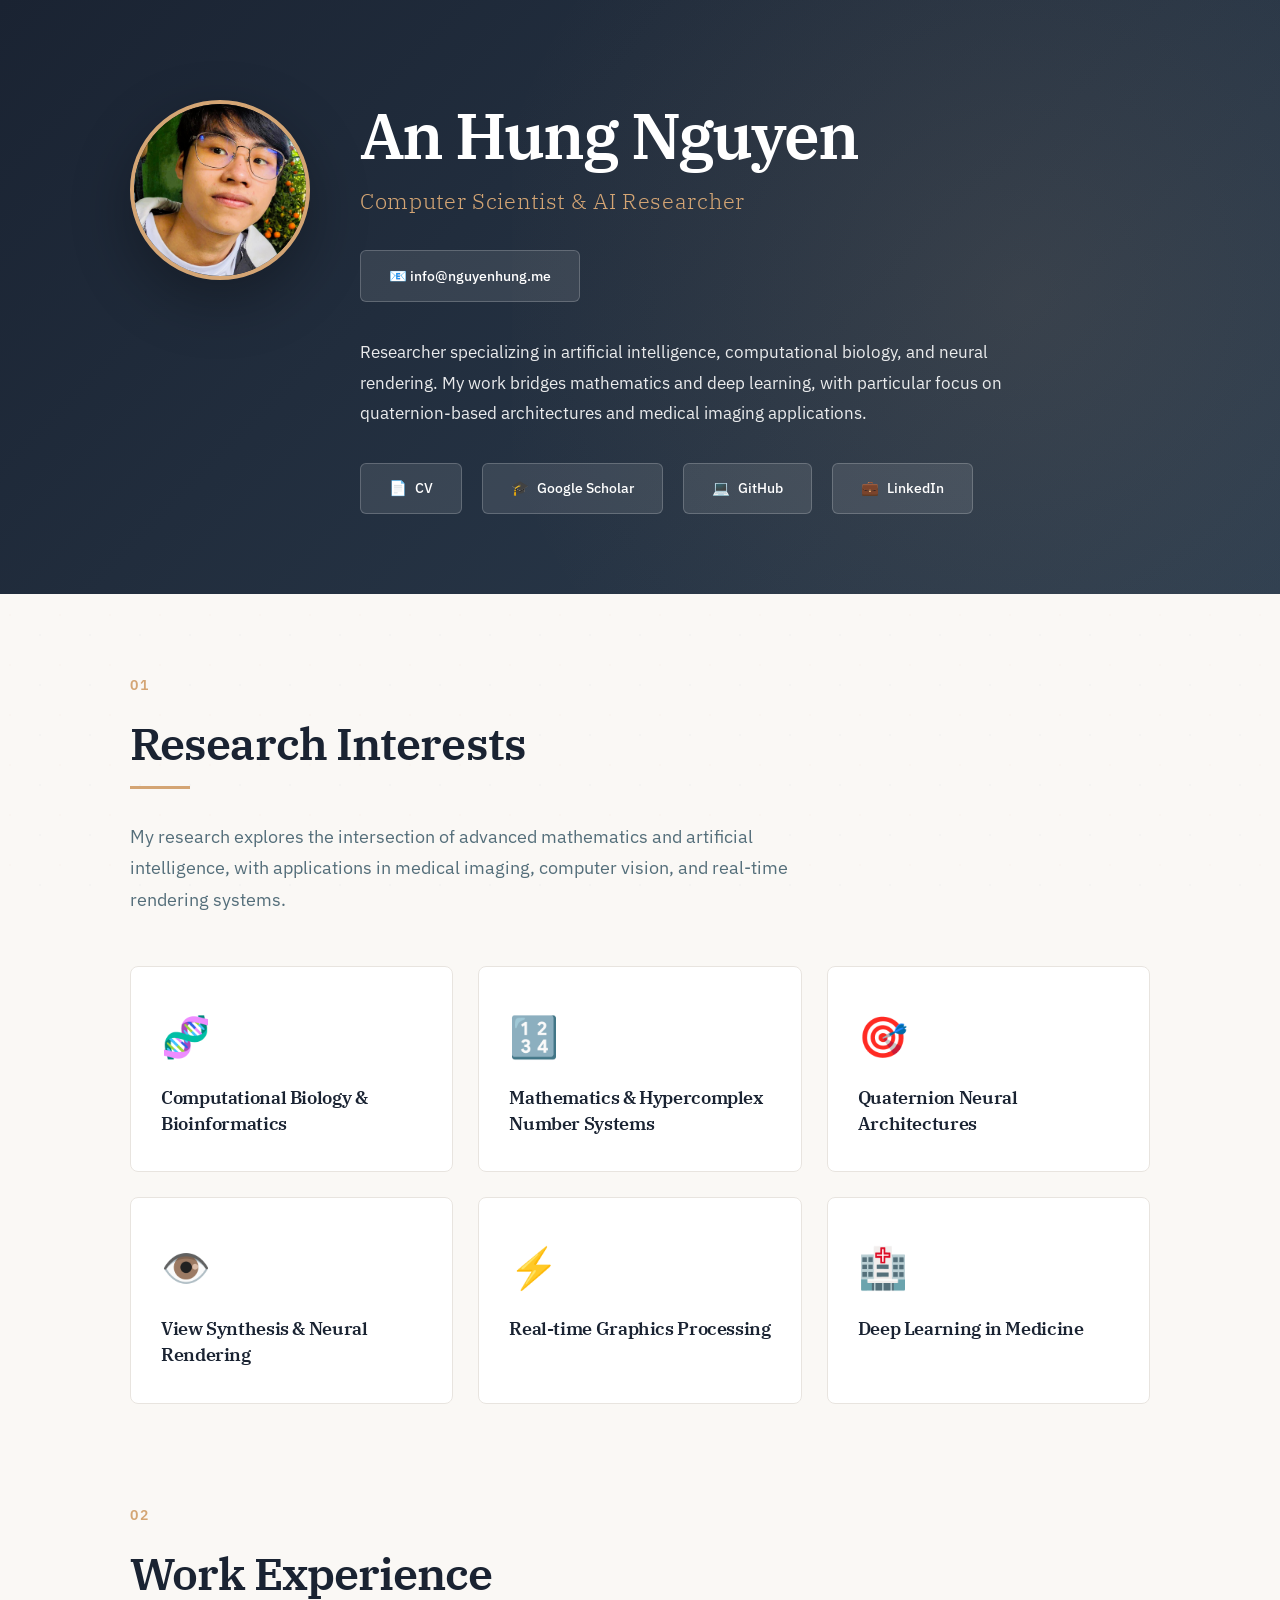
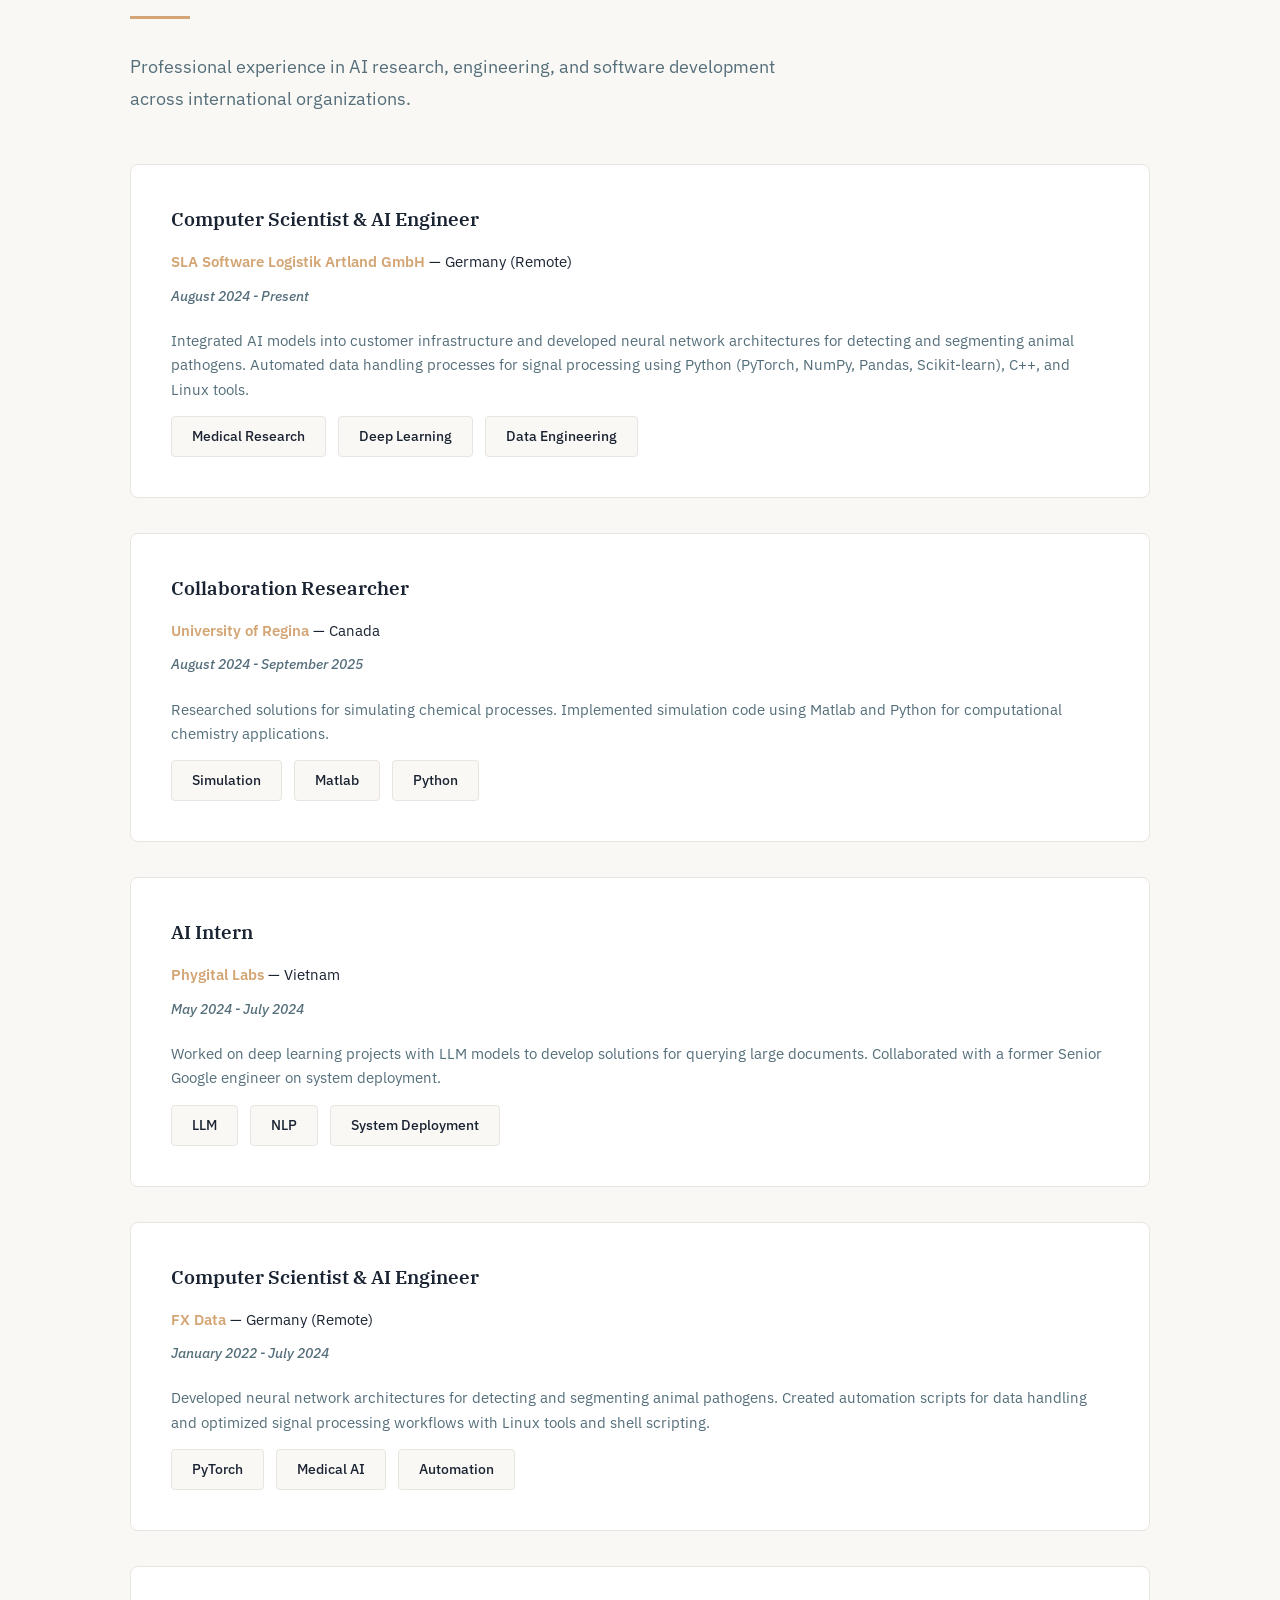
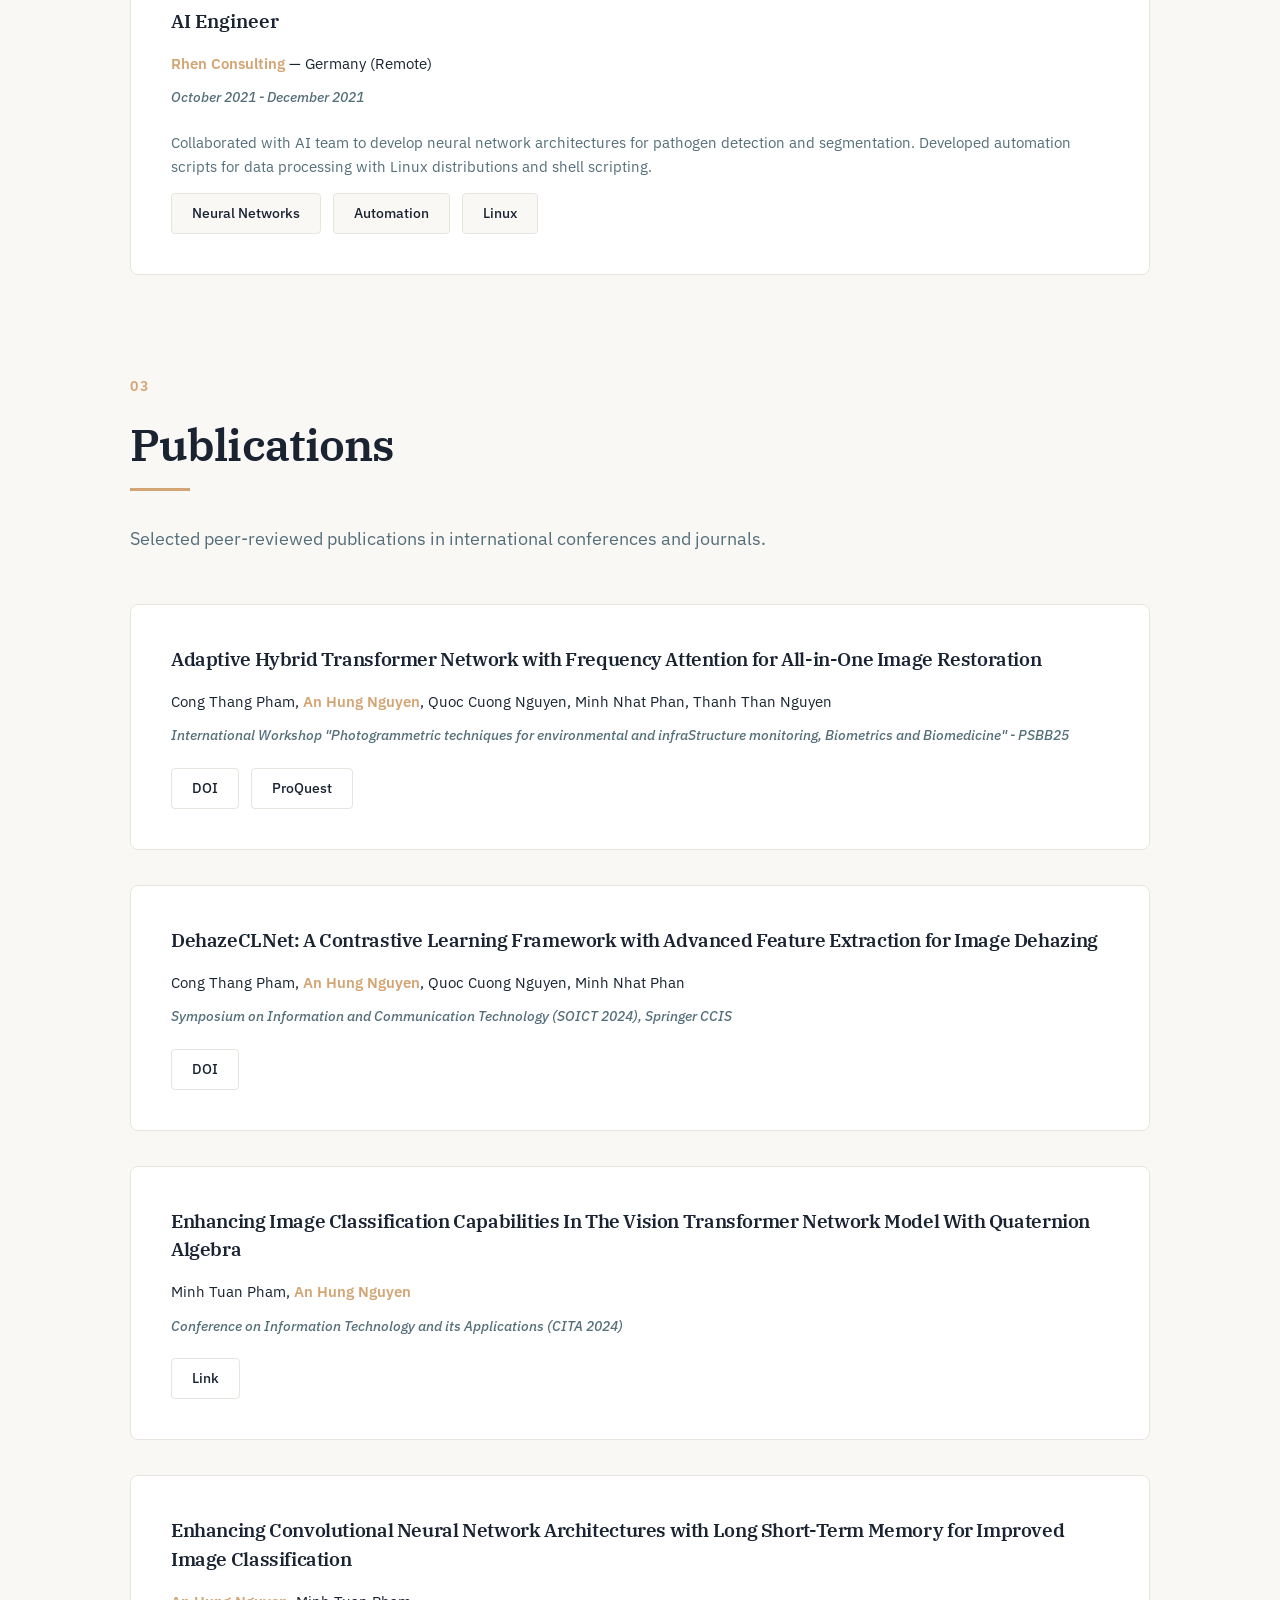
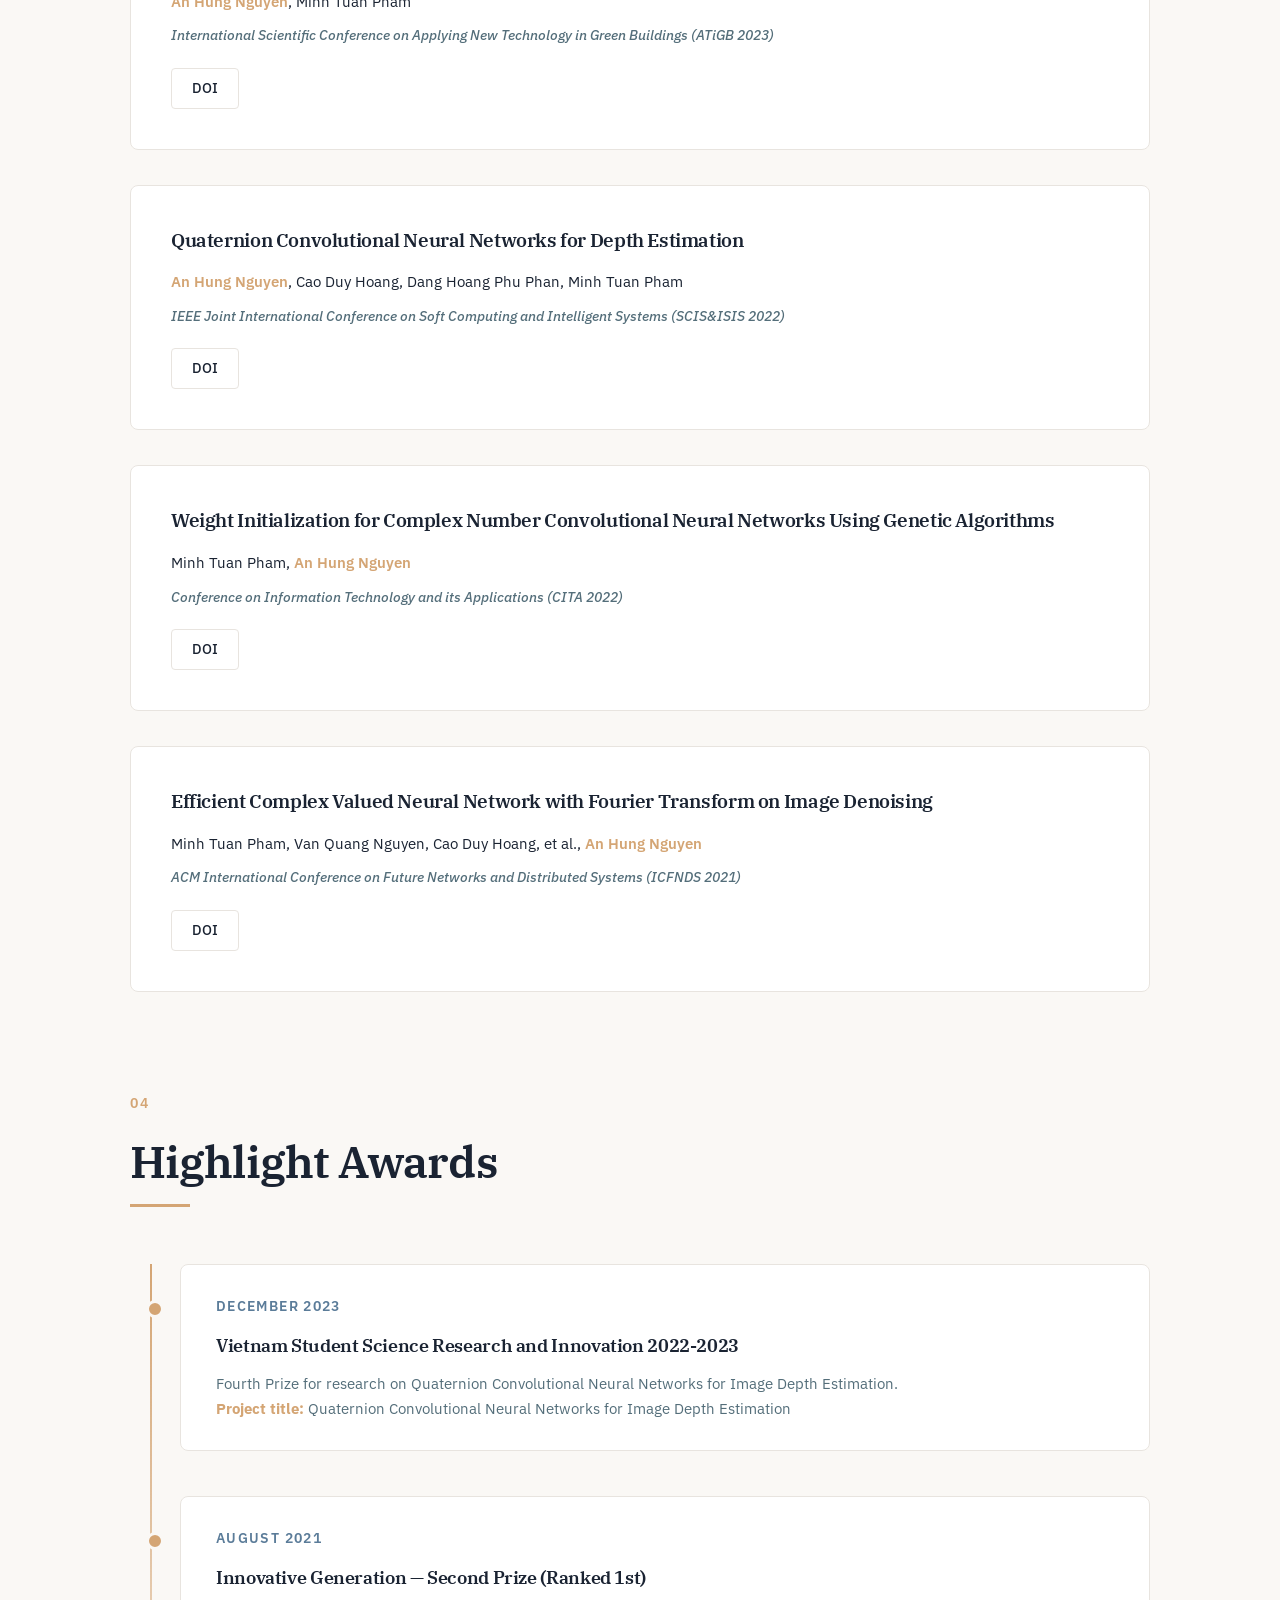
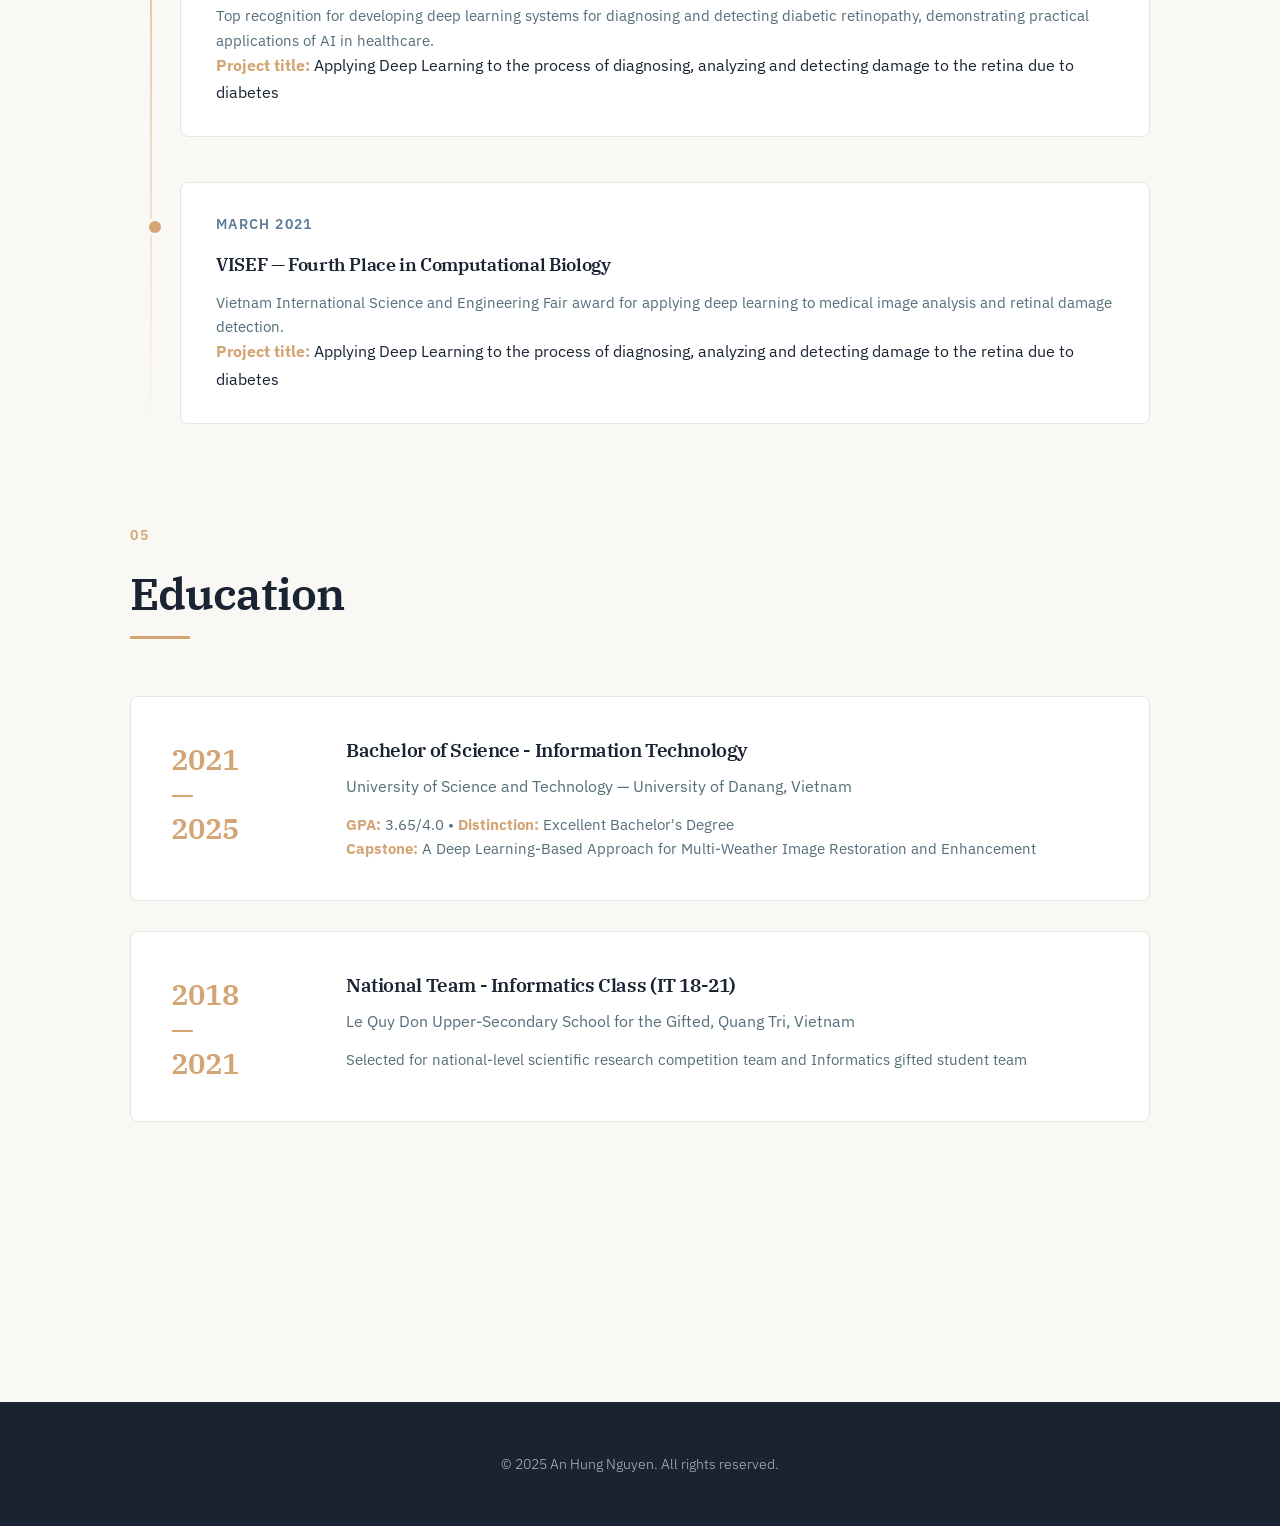
==== commit d496059a: "update webpage" ====
--- a/index.html
+++ b/index.html
@@ -965,7 +965,7 @@
                 <div class="education-card">
                     <div class="edu-year">2018<br>—<br>2021</div>
                     <div class="edu-content">
-                        <h3 class="edu-degree">Informatics Class (IT 18-21)</h3>
+                        <h3 class="edu-degree">National Team - Informatics Class (IT 18-21)</h3>
                         <p class="edu-school">Le Quy Don Upper-Secondary School for the Gifted, Quang Tri, Vietnam</p>
                         <div class="award-desc" style="margin-top: 12px; font-size: 0.95rem; color: var(--text-secondary);">
                             Selected for national-level scientific research competition team and Informatics gifted student team
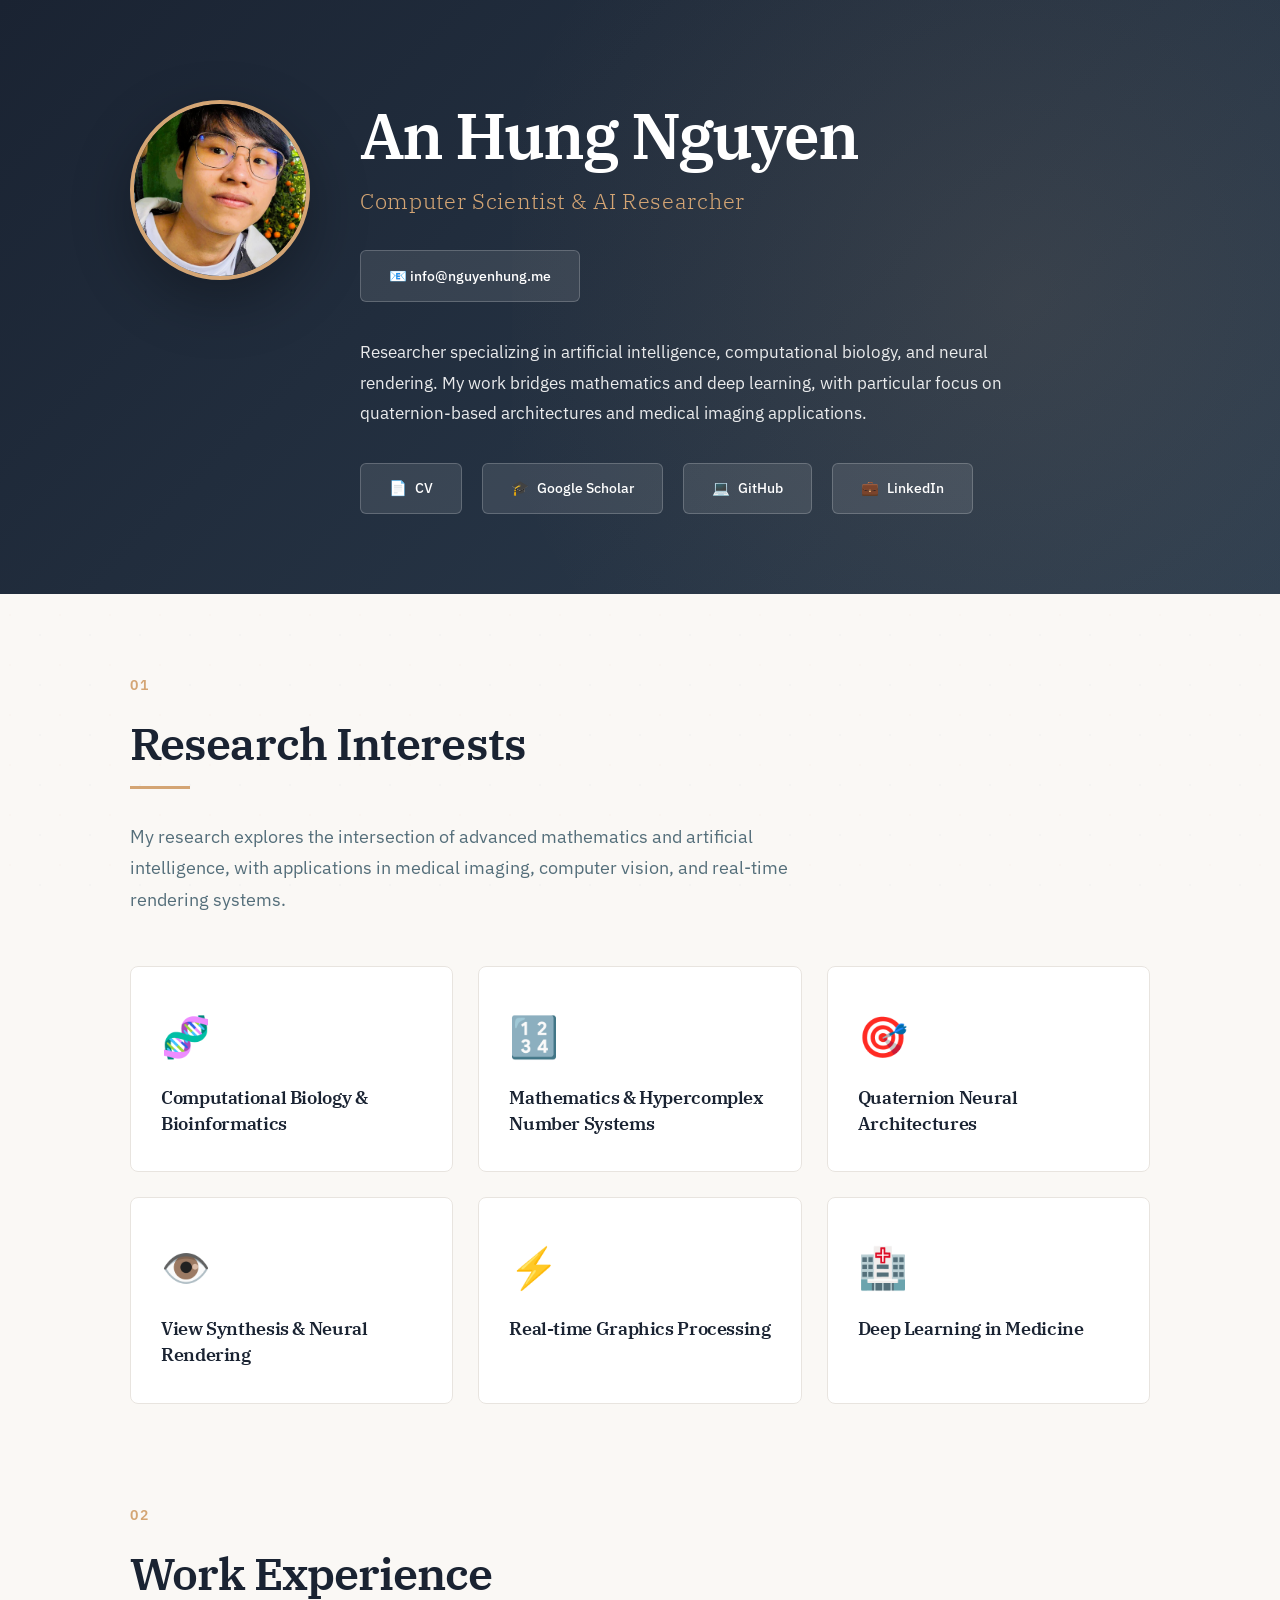
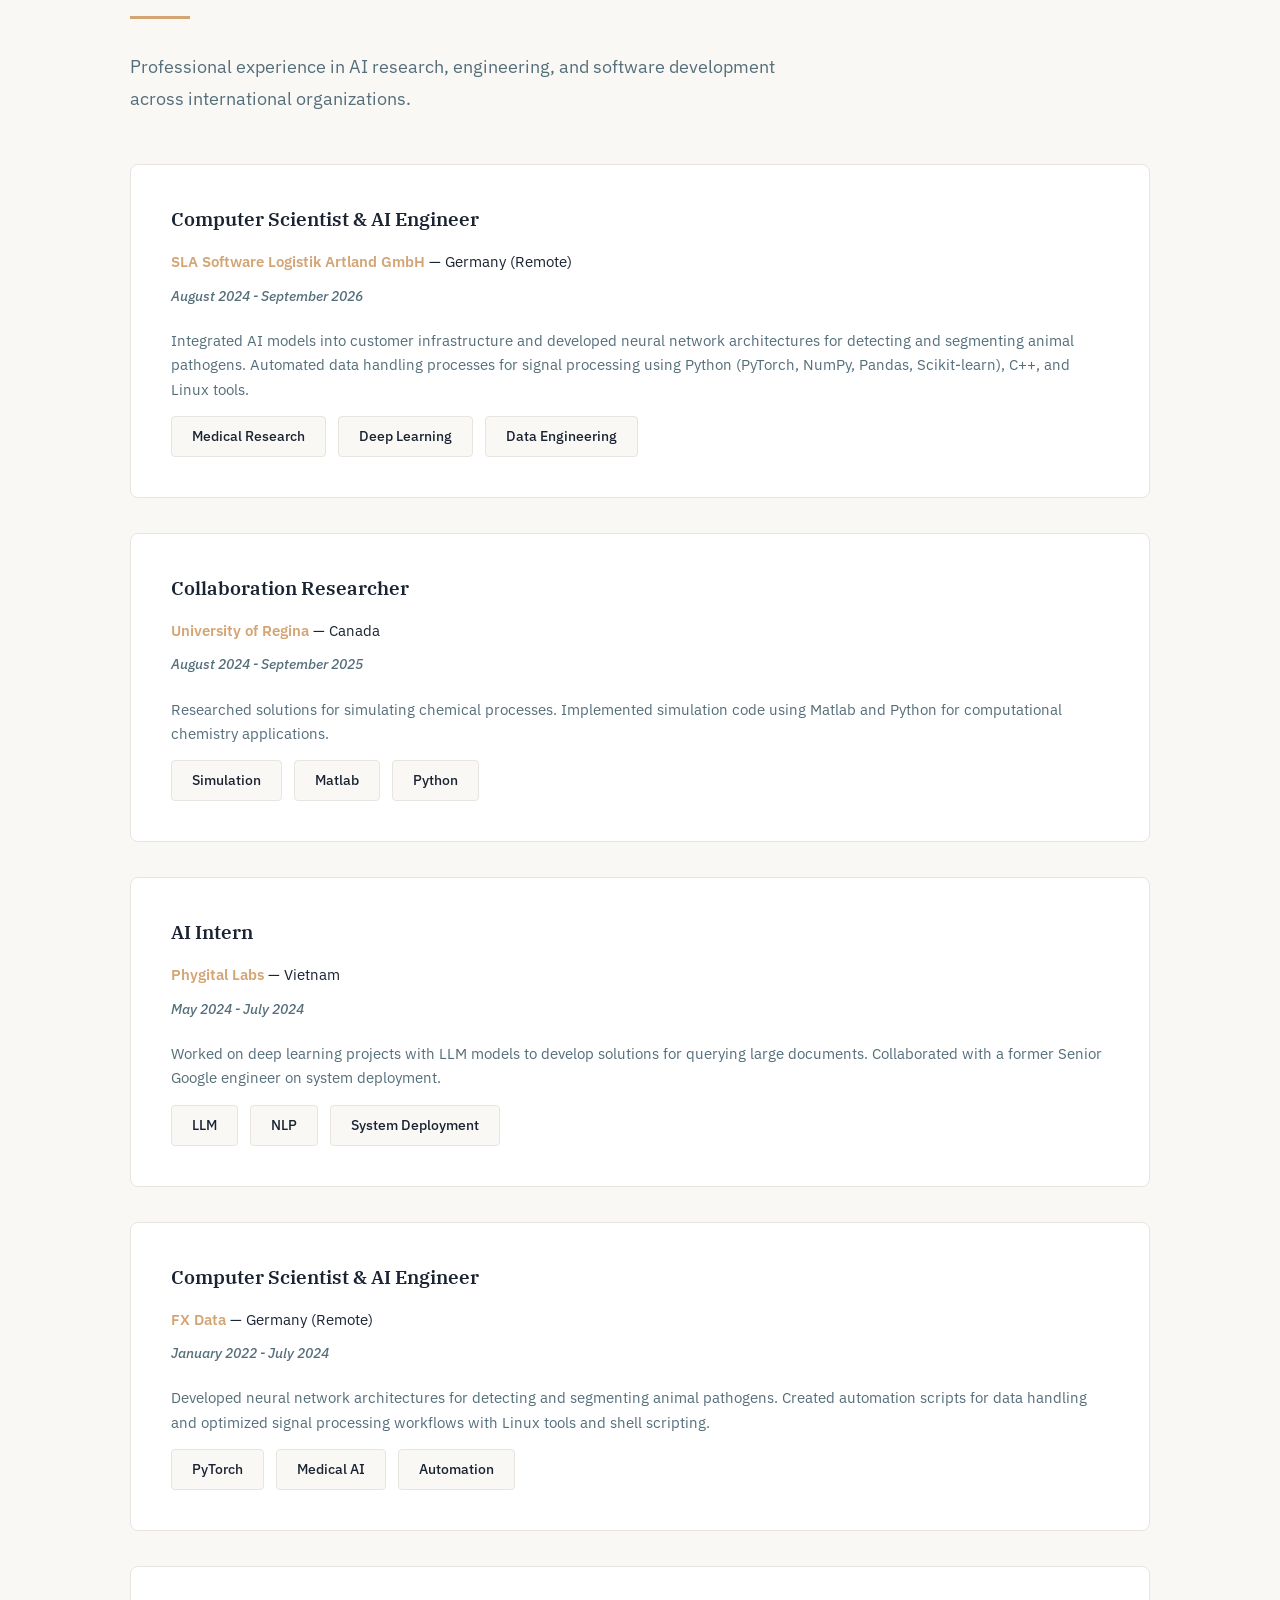
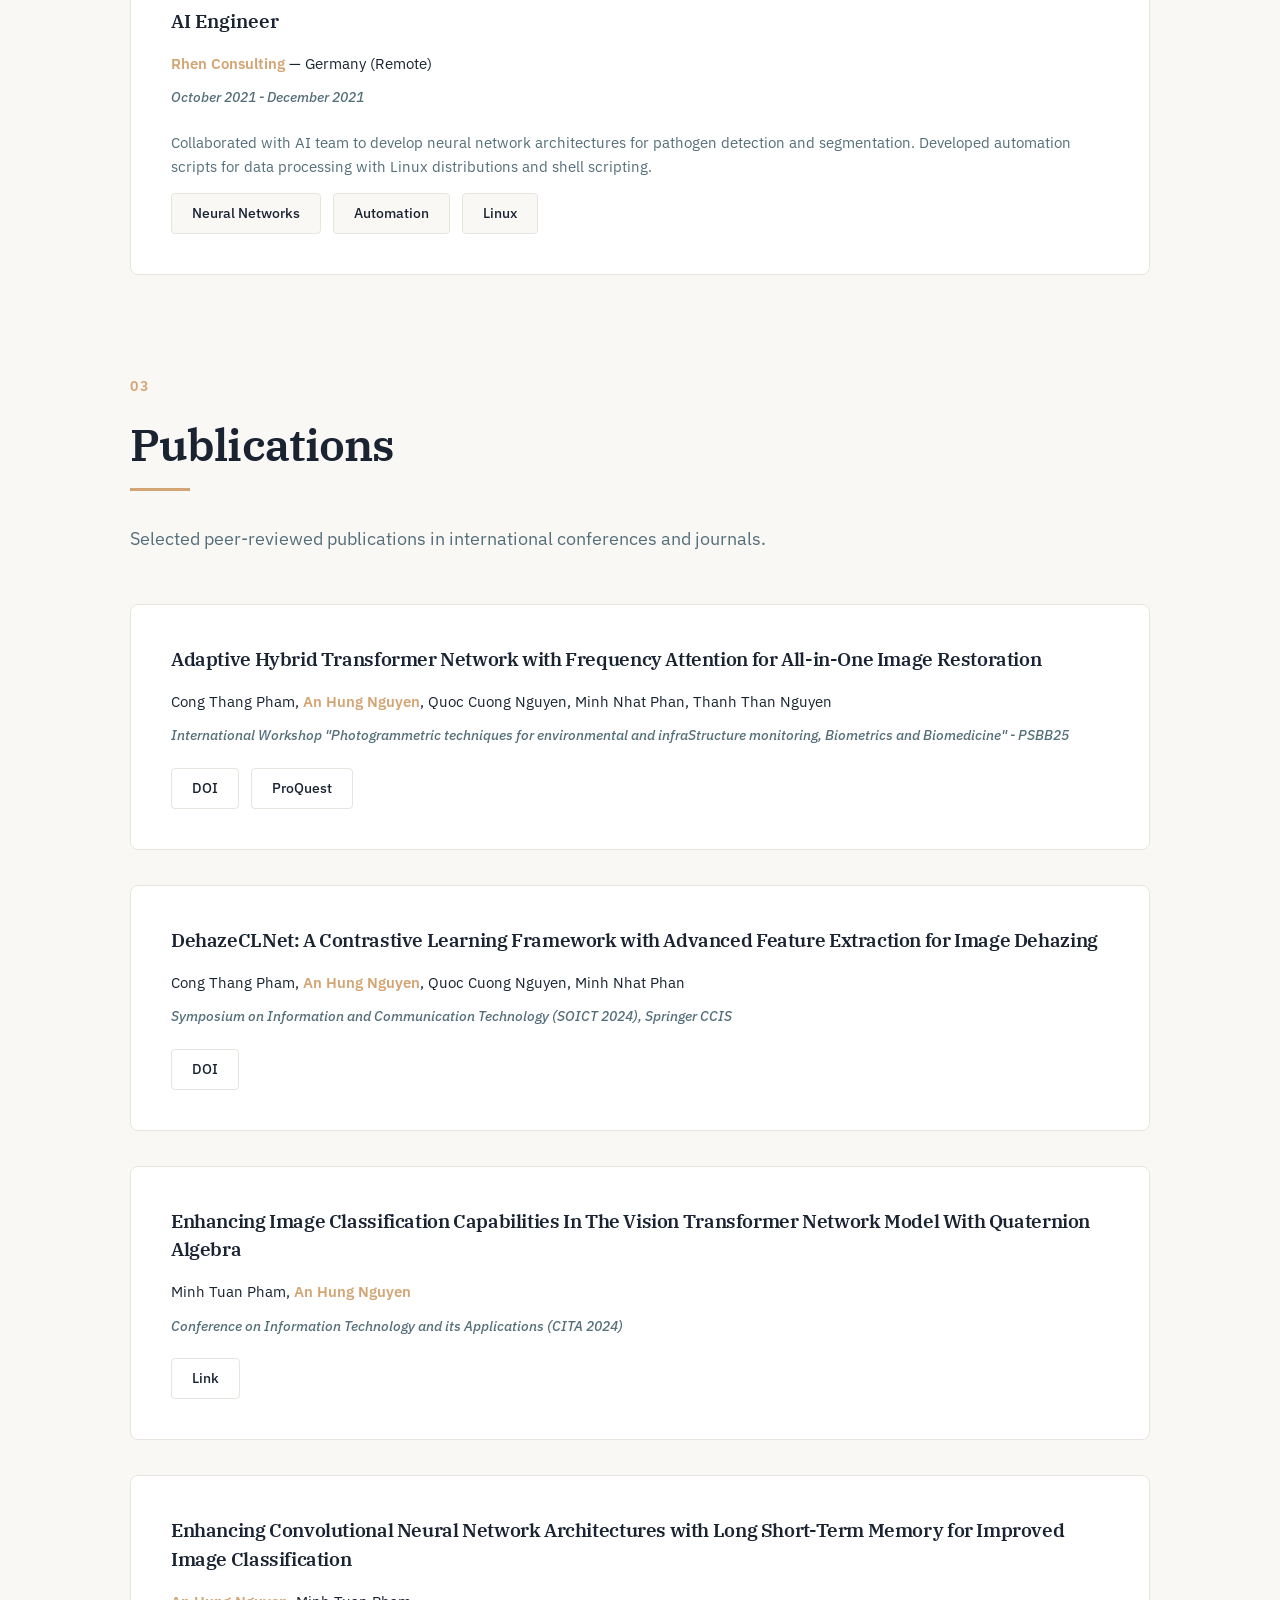
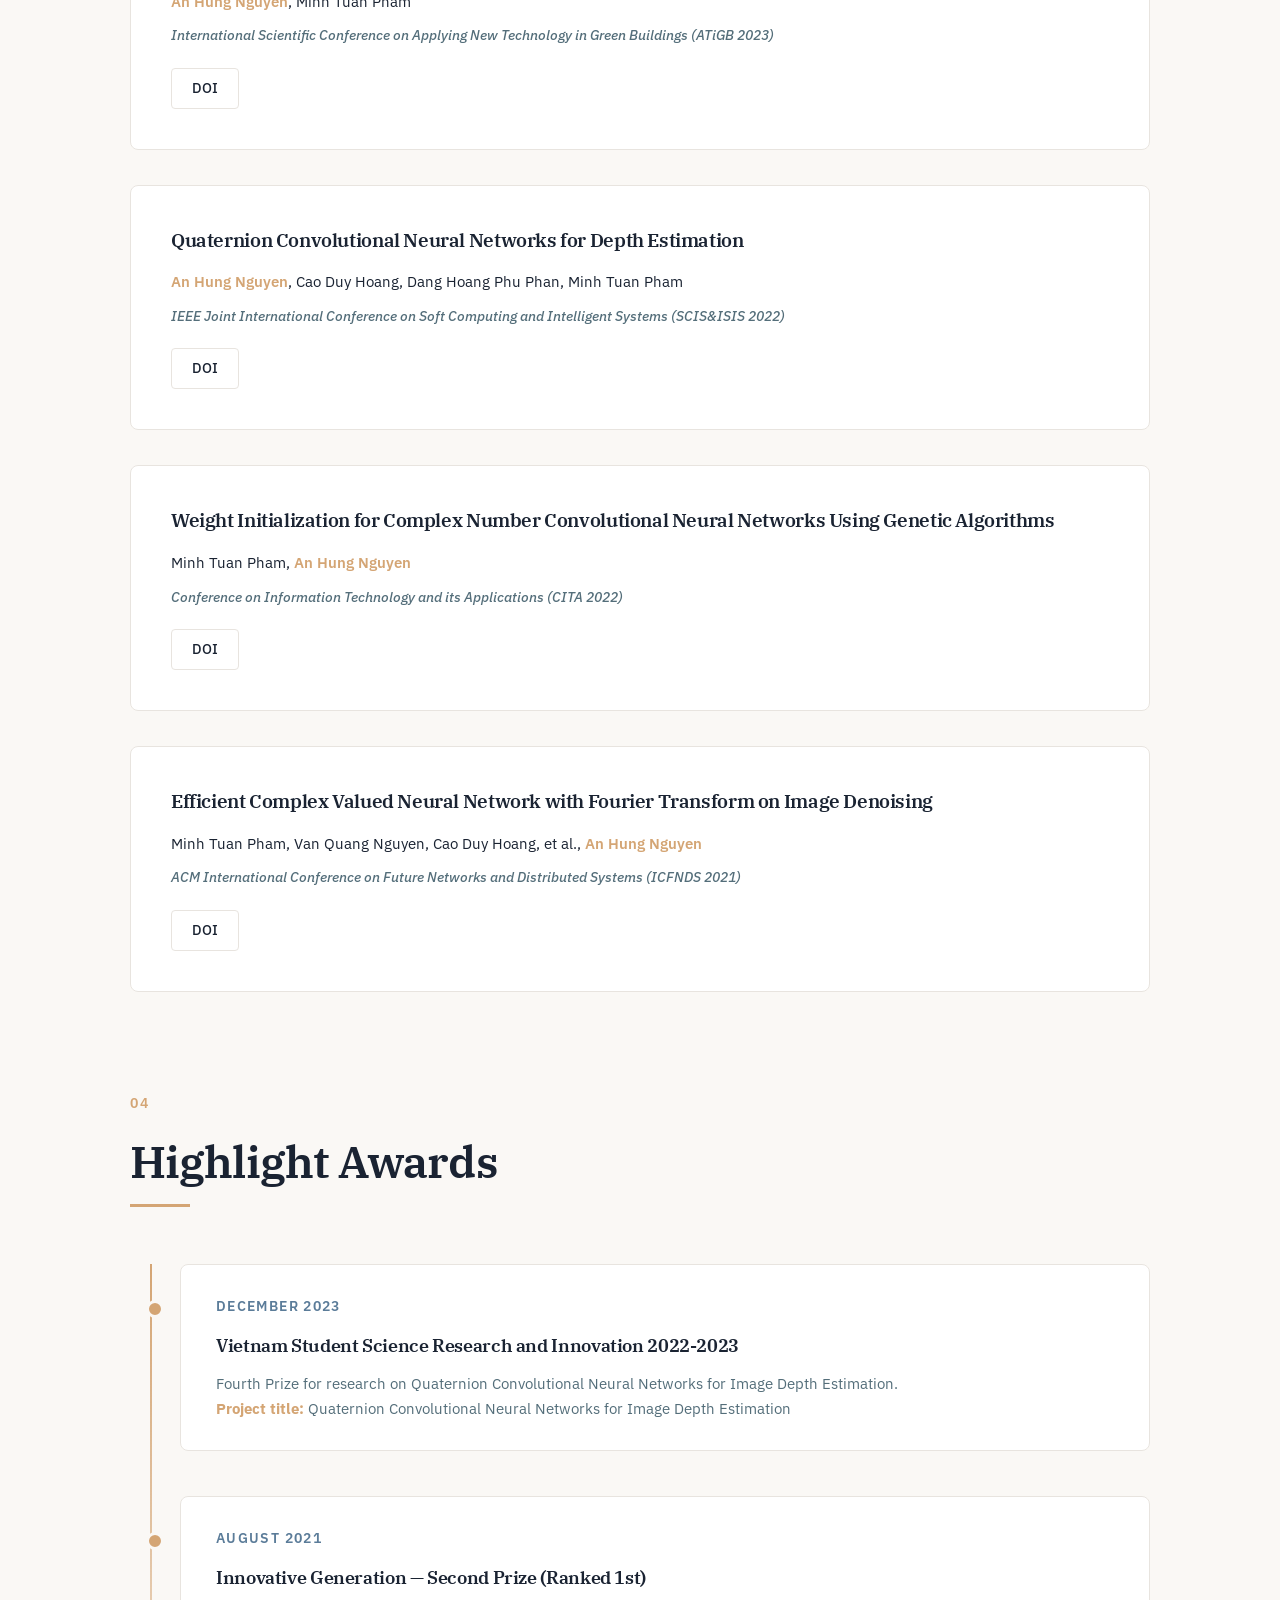
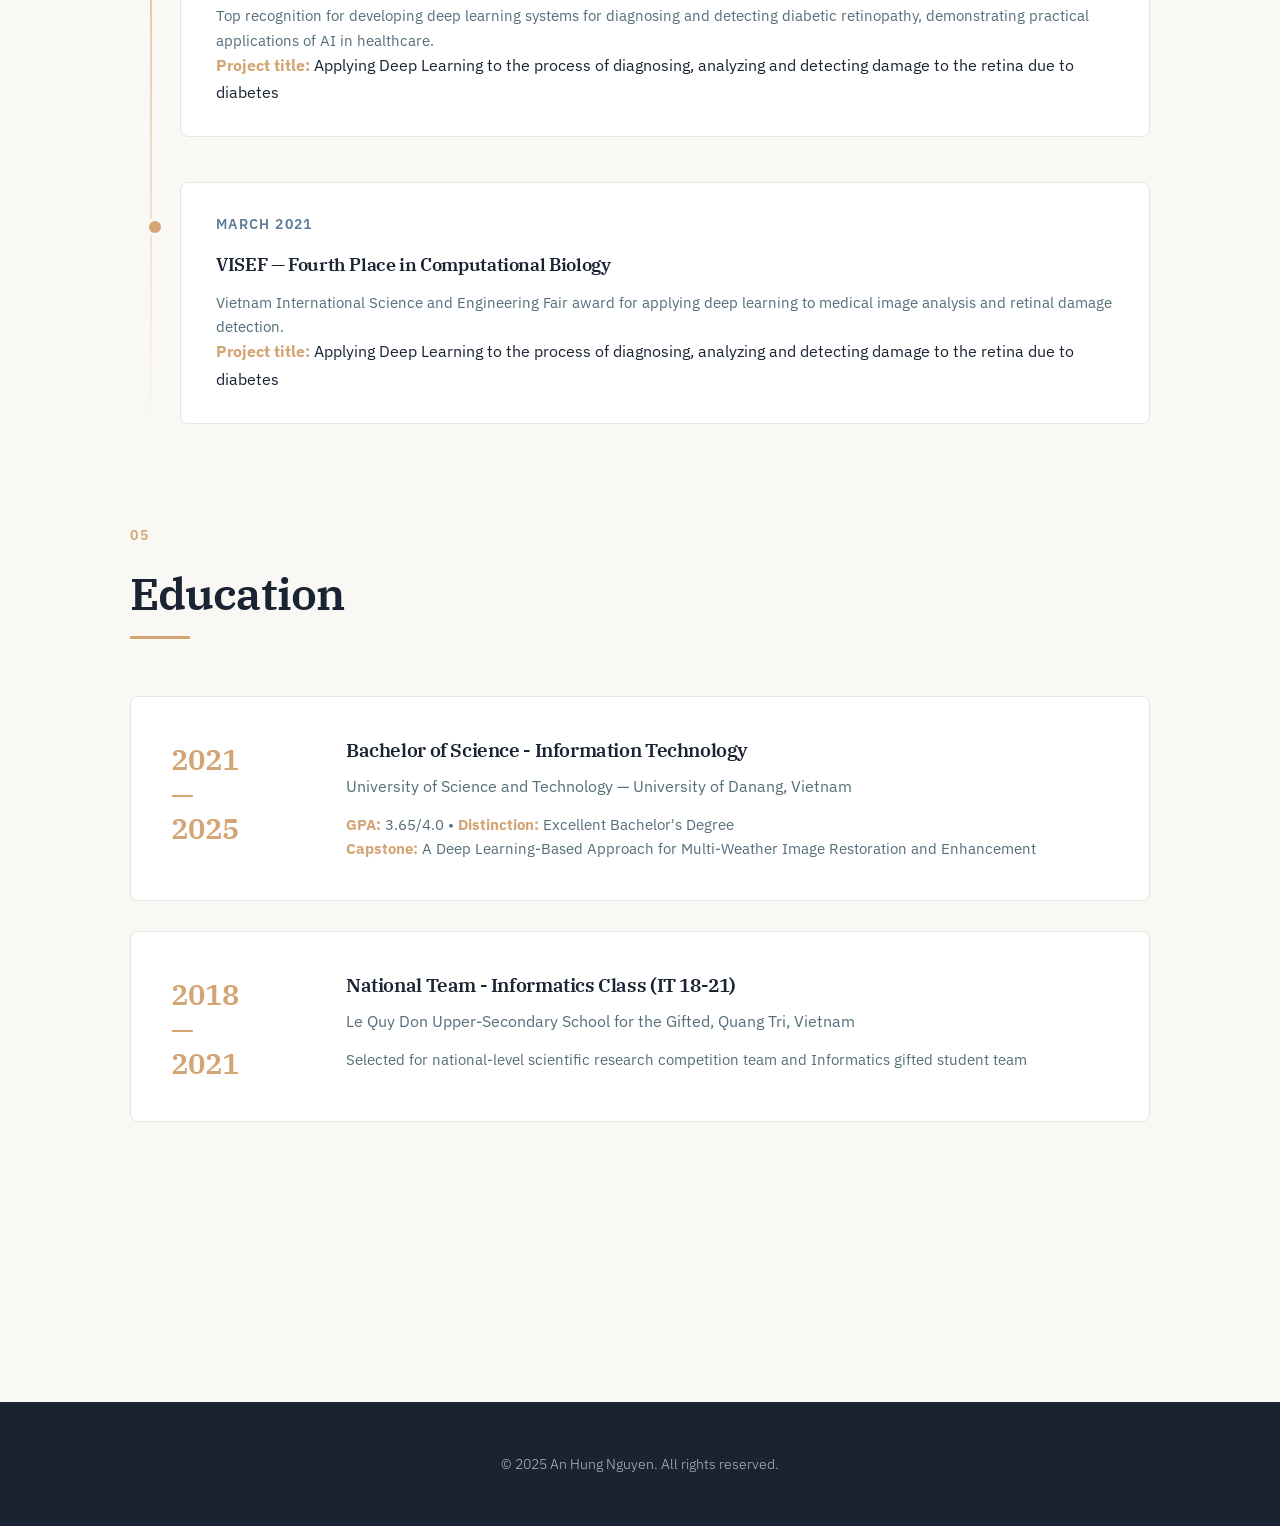
==== commit 4f9104b8: "update resume link" ====
--- a/index.html
+++ b/index.html
@@ -680,7 +680,7 @@
                     </p>
                     
                     <div class="hero-links">
-                        <a href="/assets/CV_NguyenAnHung.pdf" class="hero-link" target="_blank">
+                        <a href="/resume.html" class="hero-link" target="_blank">
                             <span>📄</span>
                             <span>CV</span>
                         </a>
@@ -763,7 +763,7 @@
                 <article class="publication-card">
                     <div class="pub-title">Computer Scientist & AI Engineer</div>
                     <div class="pub-authors"><strong>SLA Software Logistik Artland GmbH</strong> — Germany (Remote)</div>
-                    <div class="pub-venue">August 2024 - Present</div>
+                    <div class="pub-venue">August 2024 - September 2026</div>
                     <div class="award-desc" style="margin-top: 15px; margin-bottom: 15px;">
                         Integrated AI models into customer infrastructure and developed neural network architectures for detecting and segmenting animal pathogens. Automated data handling processes for signal processing using Python (PyTorch, NumPy, Pandas, Scikit-learn), C++, and Linux tools.
                     </div>
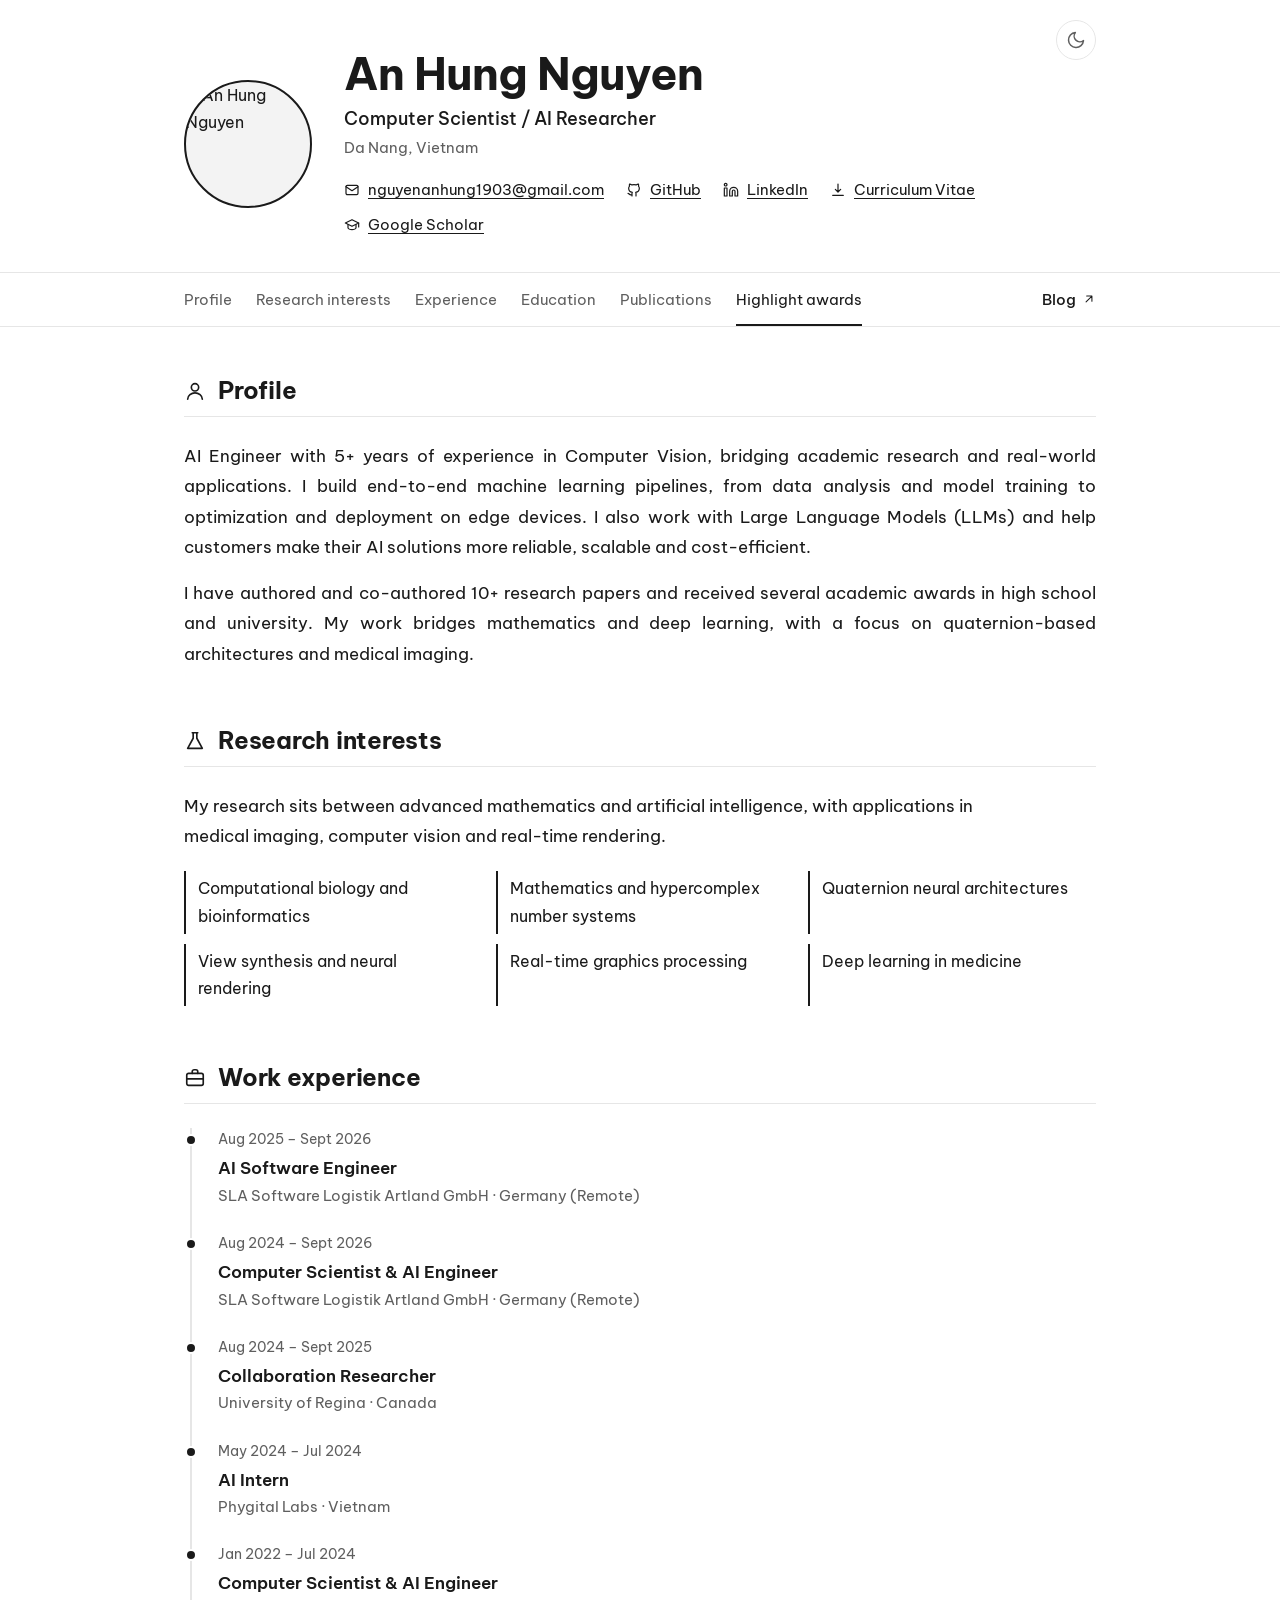
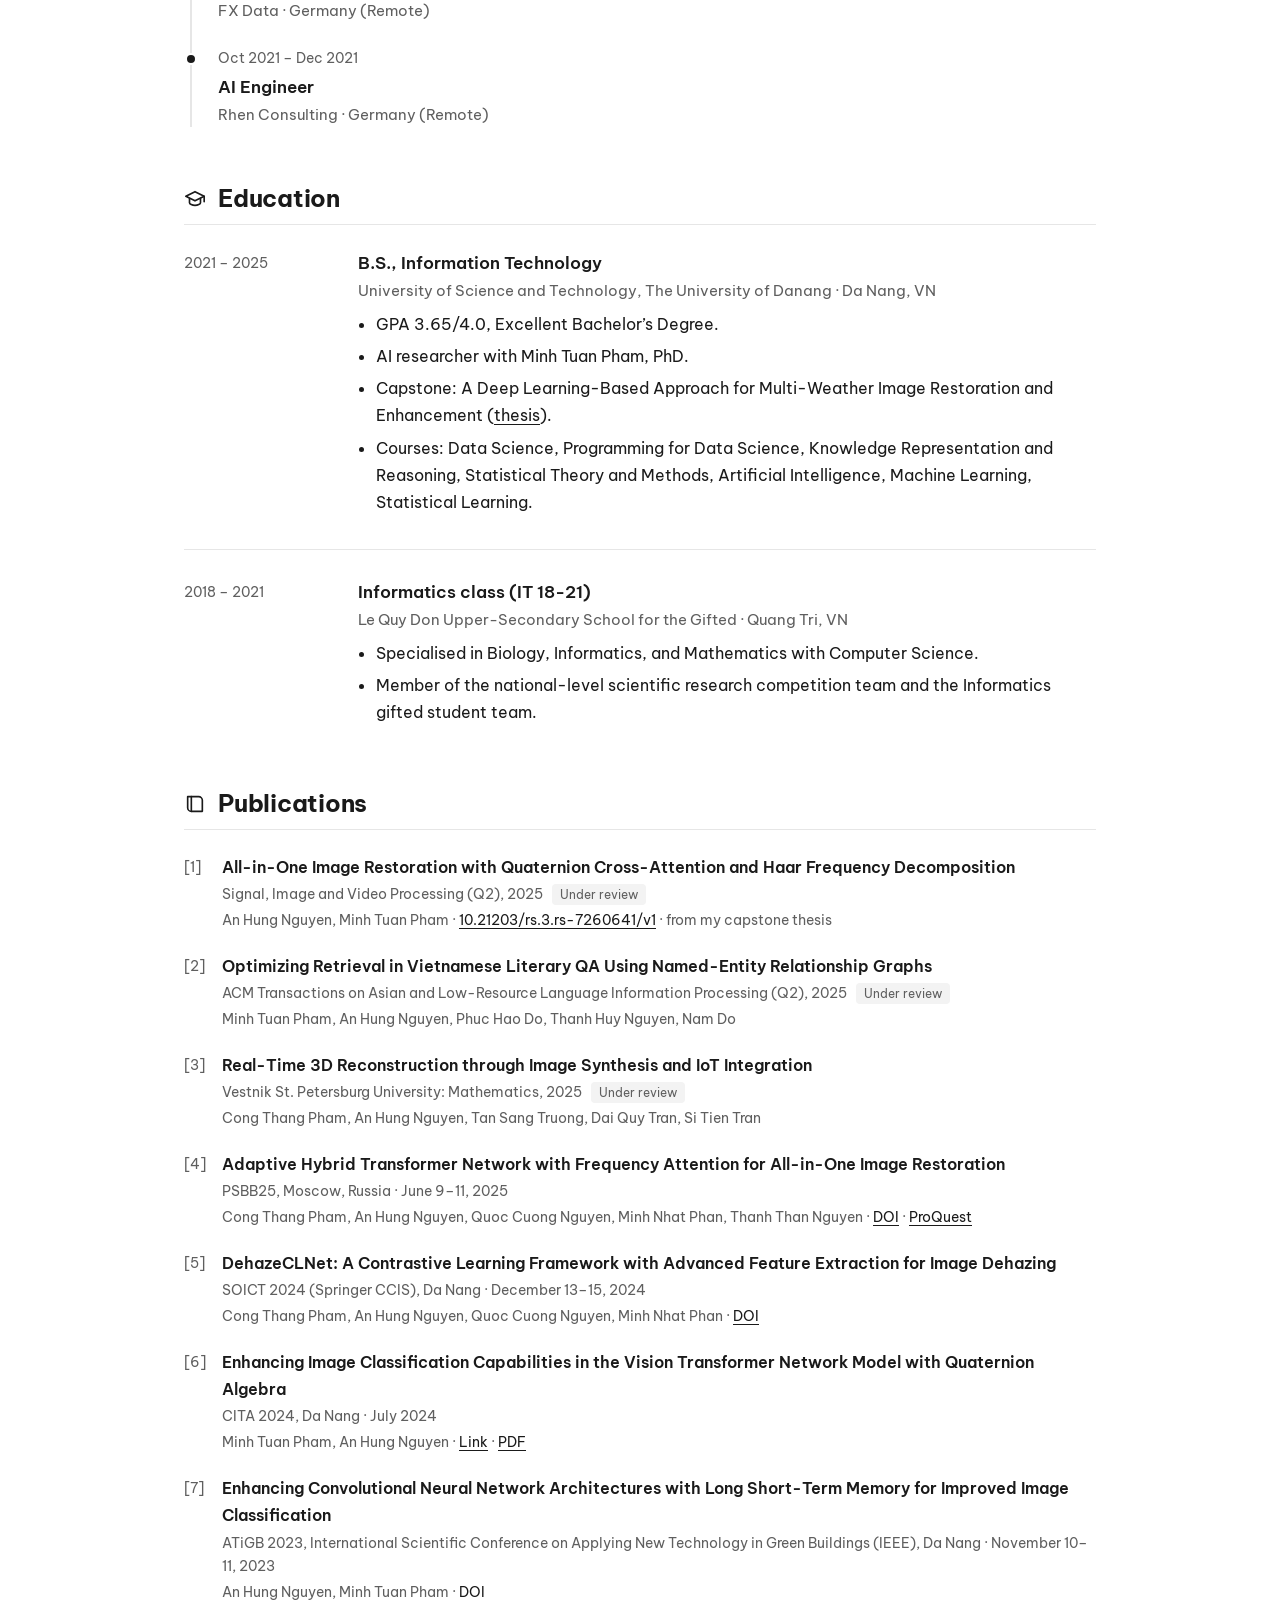
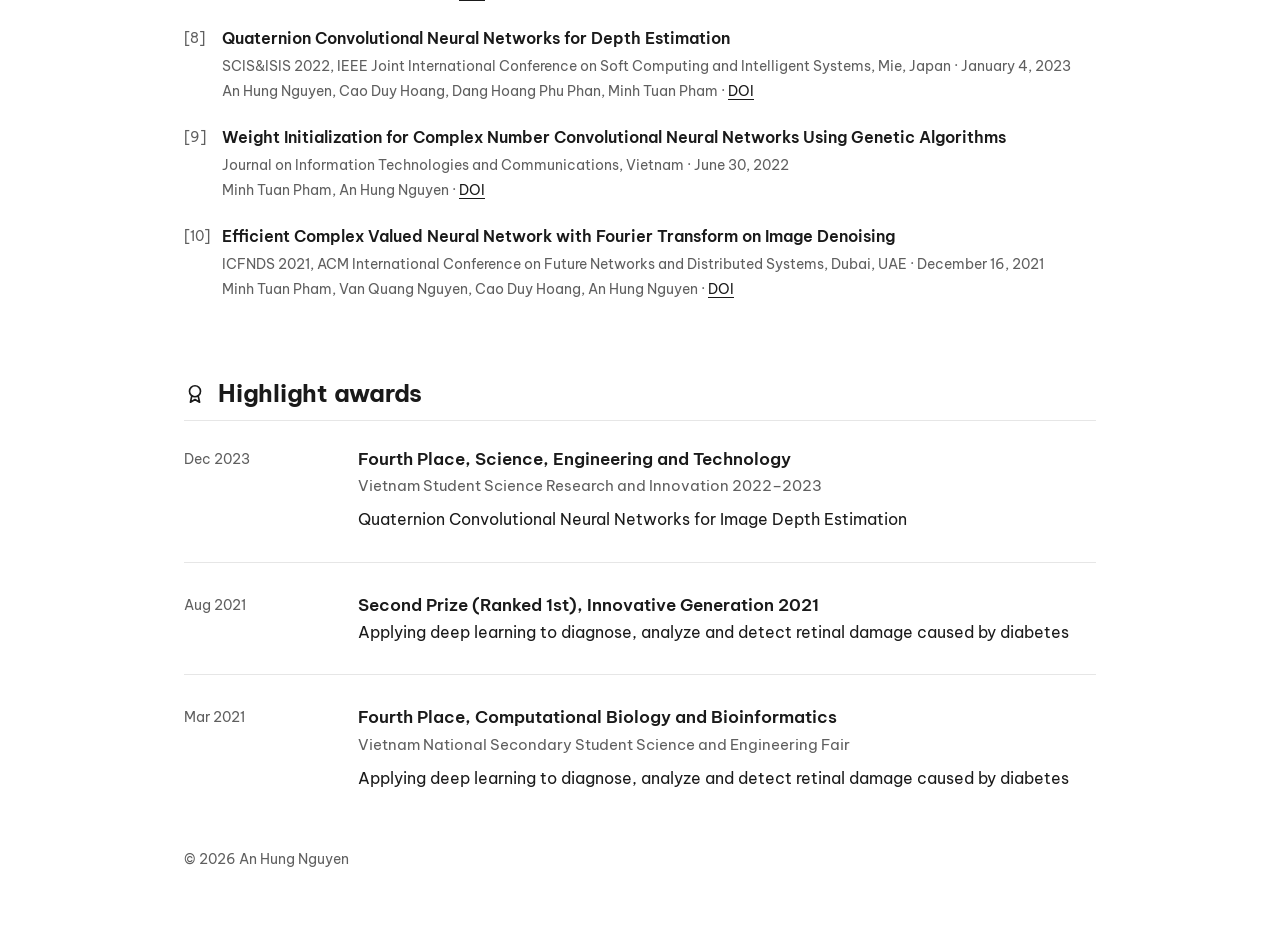
==== commit b8011225: "update website" ====
--- a/index.html
+++ b/index.html
@@ -1,1029 +1,275 @@
 <!DOCTYPE html>
 <html lang="en">
 <head>
-    <meta charset="UTF-8">
-    <meta name="viewport" content="width=device-width, initial-scale=1.0">
-    <title>An Hung Nguyen — AI Researcher</title>
-    <link rel="preconnect" href="https://fonts.googleapis.com">
-    <link rel="preconnect" href="https://fonts.gstatic.com" crossorigin>
-    <link href="https://fonts.googleapis.com/css2?family=IBM+Plex+Serif:wght@400;500;600;700&family=IBM+Plex+Sans:wght@300;400;500;600;700&display=swap" rel="stylesheet">
-    <style>
-        :root {
-            --primary-dark: #1a2332;
-            --primary-medium: #2d3e50;
-            --accent-gold: #d4a574;
-            --accent-blue: #5b7c99;
-            --text-primary: #1a2332;
-            --text-secondary: #546e7a;
-            --bg-cream: #faf8f5;
-            --bg-white: #ffffff;
-            --border-light: #e8e4df;
-        }
-
-        * {
-            margin: 0;
-            padding: 0;
-            box-sizing: border-box;
-        }
-
-        body {
-            font-family: 'IBM Plex Sans', sans-serif;
-            background: var(--bg-cream);
-            color: var(--text-primary);
-            line-height: 1.7;
-            overflow-x: hidden;
-        }
-
-        /* Typography */
-        h1, h2, h3 {
-            font-family: 'IBM Plex Serif', serif;
-            font-weight: 600;
-            letter-spacing: -0.02em;
-        }
-
-        /* Decorative background */
-        .page-bg {
-            position: fixed;
-            top: 0;
-            left: 0;
-            width: 100%;
-            height: 100%;
-            z-index: -1;
-            opacity: 0.03;
-            background-image: 
-                radial-gradient(circle at 20% 30%, var(--accent-gold) 1px, transparent 1px),
-                radial-gradient(circle at 80% 70%, var(--accent-blue) 1px, transparent 1px);
-            background-size: 50px 50px;
-        }
-
-        /* Hero Section */
-        .hero {
-            background: linear-gradient(135deg, var(--primary-dark) 0%, var(--primary-medium) 100%);
-            color: white;
-            padding: 100px 0 80px;
-            position: relative;
-            overflow: hidden;
-        }
-
-        .hero::before {
-            content: '';
-            position: absolute;
-            top: -50%;
-            right: -20%;
-            width: 80%;
-            height: 200%;
-            background: radial-gradient(circle, rgba(212, 165, 116, 0.1) 0%, transparent 70%);
-            animation: float 20s infinite ease-in-out;
-        }
-
-        @keyframes float {
-            0%, 100% { transform: translate(0, 0) rotate(0deg); }
-            50% { transform: translate(-30px, 30px) rotate(5deg); }
-        }
-
-        .hero-container {
-            max-width: 1100px;
-            margin: 0 auto;
-            padding: 0 40px;
-            position: relative;
-            z-index: 1;
-        }
-
-        .hero-content {
-            display: grid;
-            grid-template-columns: 180px 1fr;
-            gap: 50px;
-            align-items: start;
-        }
-
-        .profile-image {
-            width: 180px;
-            height: 180px;
-            border-radius: 50%;
-            border: 4px solid var(--accent-gold);
-            object-fit: cover;
-            box-shadow: 0 20px 60px rgba(0, 0, 0, 0.3);
-            animation: fadeInUp 0.8s ease-out;
-        }
-
-        @keyframes fadeInUp {
-            from {
-                opacity: 0;
-                transform: translateY(30px);
-            }
-            to {
-                opacity: 1;
-                transform: translateY(0);
-            }
-        }
-
-        .hero-text {
-            animation: fadeInUp 0.8s ease-out 0.2s both;
-        }
-
-        .hero-title {
-            font-size: 4rem;
-            margin-bottom: 12px;
-            letter-spacing: -0.03em;
-            line-height: 1.1;
-        }
-
-        .hero-subtitle {
-            font-size: 1.4rem;
-            font-weight: 300;
-            color: var(--accent-gold);
-            margin-bottom: 30px;
-            font-family: 'IBM Plex Serif', serif;
-            letter-spacing: 0.03em;
-        }
-
-        .hero-bio {
-            font-size: 1.05rem;
-            line-height: 1.8;
-            max-width: 700px;
-            margin-bottom: 35px;
-            color: rgba(255, 255, 255, 0.9);
-        }
-
-        .hero-links {
-            display: flex;
-            gap: 20px;
-            flex-wrap: wrap;
-        }
-
-        .hero-link {
-            display: inline-flex;
-            align-items: center;
-            gap: 8px;
-            padding: 12px 28px;
-            background: rgba(255, 255, 255, 0.1);
-            backdrop-filter: blur(10px);
-            border: 1px solid rgba(255, 255, 255, 0.2);
-            border-radius: 6px;
-            color: white;
-            text-decoration: none;
-            font-weight: 500;
-            font-size: 0.9rem;
-            transition: all 0.3s ease;
-        }
-
-        .hero-link:hover {
-            background: rgba(255, 255, 255, 0.2);
-            border-color: var(--accent-gold);
-            transform: translateY(-2px);
-        }
-
-        /* Main Content */
-        .main-content {
-            max-width: 1100px;
-            margin: 0 auto;
-            padding: 80px 40px;
-        }
-
-        .section {
-            margin-bottom: 100px;
-            animation: fadeInUp 0.6s ease-out;
-        }
-
-        .section-header {
-            margin-bottom: 50px;
-            position: relative;
-        }
-
-        .section-number {
-            font-family: 'IBM Plex Sans', sans-serif;
-            font-size: 0.85rem;
-            font-weight: 600;
-            color: var(--accent-gold);
-            letter-spacing: 0.15em;
-            text-transform: uppercase;
-            margin-bottom: 8px;
-        }
-
-        .section-title {
-            font-size: 2.8rem;
-            color: var(--primary-dark);
-            margin-bottom: 15px;
-            position: relative;
-            display: inline-block;
-        }
-
-        .section-title::after {
-            content: '';
-            position: absolute;
-            bottom: -8px;
-            left: 0;
-            width: 60px;
-            height: 3px;
-            background: var(--accent-gold);
-        }
-
-        .section-intro {
-            font-size: 1.1rem;
-            color: var(--text-secondary);
-            max-width: 700px;
-            margin-top: 25px;
-            line-height: 1.8;
-        }
-
-        /* Research Interests */
-        .interests-grid {
-            display: grid;
-            grid-template-columns: repeat(3, 1fr);
-            gap: 25px;
-        }
-
-        .interest-card {
-            background: var(--bg-white);
-            padding: 35px 30px;
-            border-radius: 8px;
-            border: 1px solid var(--border-light);
-            transition: all 0.4s cubic-bezier(0.4, 0, 0.2, 1);
-            position: relative;
-            overflow: hidden;
-        }
-
-        .interest-card::before {
-            content: '';
-            position: absolute;
-            top: 0;
-            left: 0;
-            width: 3px;
-            height: 0;
-            background: var(--accent-gold);
-            transition: height 0.4s ease;
-        }
-
-        .interest-card:hover {
-            transform: translateY(-8px);
-            box-shadow: 0 20px 40px rgba(0, 0, 0, 0.08);
-            border-color: var(--accent-gold);
-        }
-
-        .interest-card:hover::before {
-            height: 100%;
-        }
-
-        .interest-icon {
-            font-size: 2.5rem;
-            margin-bottom: 15px;
-            display: block;
-        }
-
-        .interest-title {
-            font-size: 1.15rem;
-            font-weight: 600;
-            color: var(--primary-dark);
-            line-height: 1.4;
-        }
-
-        /* Publications */
-        .publications-list {
-            display: flex;
-            flex-direction: column;
-            gap: 35px;
-        }
-
-        .publication-card {
-            background: var(--bg-white);
-            padding: 40px;
-            border-radius: 8px;
-            border: 1px solid var(--border-light);
-            transition: all 0.3s ease;
-            position: relative;
-        }
-
-        .publication-card::before {
-            content: '';
-            position: absolute;
-            top: 0;
-            left: 0;
-            width: 100%;
-            height: 3px;
-            background: linear-gradient(90deg, var(--accent-gold) 0%, transparent 100%);
-            transform: scaleX(0);
-            transform-origin: left;
-            transition: transform 0.4s ease;
-        }
-
-        .publication-card:hover {
-            border-color: var(--accent-gold);
-            box-shadow: 0 15px 35px rgba(0, 0, 0, 0.06);
-        }
-
-        .publication-card:hover::before {
-            transform: scaleX(1);
-        }
-
-        .pub-title {
-            font-size: 1.2rem;
-            font-weight: 600;
-            color: var(--primary-dark);
-            margin-bottom: 15px;
-            line-height: 1.5;
-            font-family: 'IBM Plex Serif', serif;
-        }
-
-        .pub-authors {
-            font-size: 0.95rem;
-            color: var(--text-primary);
-            margin-bottom: 10px;
-            line-height: 1.6;
-        }
-
-        .pub-authors strong {
-            color: var(--accent-gold);
-            font-weight: 600;
-        }
-
-        .pub-venue {
-            font-size: 0.9rem;
-            color: var(--text-secondary);
-            font-style: italic;
-            margin-bottom: 20px;
-            font-weight: 500;
-        }
-
-        .pub-links {
-            display: flex;
-            gap: 12px;
-            flex-wrap: wrap;
-        }
-
-        .pub-link {
-            display: inline-block;
-            padding: 8px 20px;
-            background: transparent;
-            border: 1px solid var(--border-light);
-            color: var(--text-primary);
-            text-decoration: none;
-            font-size: 0.85rem;
-            font-weight: 500;
-            border-radius: 4px;
-            transition: all 0.3s ease;
-        }
-
-        .pub-link:hover {
-            background: var(--accent-gold);
-            border-color: var(--accent-gold);
-            color: white;
-        }
-
-        /* Experience specific styles */
-        .experience-role {
-            font-size: 1.2rem;
-            font-weight: 600;
-            color: var(--primary-dark);
-            margin-bottom: 15px;
-            line-height: 1.5;
-            font-family: 'IBM Plex Serif', serif;
-        }
-
-        .experience-company {
-            font-size: 0.95rem;
-            color: var(--text-primary);
-            margin-bottom: 10px;
-            line-height: 1.6;
-        }
-
-        .experience-company strong {
-            color: var(--accent-gold);
-            font-weight: 600;
-        }
-
-        /* Awards */
-        .awards-timeline {
-            position: relative;
-            padding-left: 50px;
-        }
-
-        .awards-timeline::before {
-            content: '';
-            position: absolute;
-            left: 20px;
-            top: 0;
-            bottom: 0;
-            width: 2px;
-            background: linear-gradient(180deg, var(--accent-gold) 0%, transparent 100%);
-        }
-
-        .award-item {
-            position: relative;
-            margin-bottom: 45px;
-            padding: 30px 35px;
-            background: var(--bg-white);
-            border-radius: 8px;
-            border: 1px solid var(--border-light);
-            transition: all 0.3s ease;
-        }
-
-        .award-item::before {
-            content: '';
-            position: absolute;
-            left: -35px;
-            top: 35px;
-            width: 12px;
-            height: 12px;
-            background: var(--accent-gold);
-            border-radius: 50%;
-            border: 3px solid var(--bg-cream);
-        }
-
-        .award-item:hover {
-            box-shadow: 0 12px 30px rgba(0, 0, 0, 0.06);
-            border-color: var(--accent-gold);
-        }
-
-        .award-date {
-            font-size: 0.85rem;
-            font-weight: 600;
-            color: var(--accent-blue);
-            text-transform: uppercase;
-            letter-spacing: 0.1em;
-            margin-bottom: 12px;
-        }
-
-        .award-title {
-            font-size: 1.15rem;
-            font-weight: 600;
-            color: var(--primary-dark);
-            margin-bottom: 10px;
-            font-family: 'IBM Plex Serif', serif;
-        }
-
-        .award-desc {
-            font-size: 0.95rem;
-            color: var(--text-secondary);
-            line-height: 1.6;
-        }
-
-        /* Education */
-        .education-grid {
-            display: grid;
-            gap: 30px;
-        }
-
-        .education-card {
-            display: grid;
-            grid-template-columns: 140px 1fr;
-            gap: 35px;
-            background: var(--bg-white);
-            padding: 40px;
-            border-radius: 8px;
-            border: 1px solid var(--border-light);
-            transition: all 0.3s ease;
-            align-items: start;
-        }
-
-        .education-card:hover {
-            box-shadow: 0 15px 35px rgba(0, 0, 0, 0.06);
-            border-color: var(--accent-gold);
-        }
-
-        .edu-year {
-            font-family: 'IBM Plex Serif', serif;
-            font-size: 1.8rem;
-            font-weight: 600;
-            color: var(--accent-gold);
-            line-height: 1.2;
-            padding-top: 5px;
-        }
-
-        .edu-content {
-        }
-
-        .edu-degree {
-            font-size: 1.2rem;
-            font-weight: 600;
-            color: var(--primary-dark);
-            margin-bottom: 10px;
-            line-height: 1.4;
-            font-family: 'IBM Plex Serif', serif;
-        }
-
-        .edu-school {
-            font-size: 1rem;
-            color: var(--text-secondary);
-            line-height: 1.6;
-        }
-
-        /* Footer */
-        .footer {
-            background: var(--primary-dark);
-            color: rgba(255, 255, 255, 0.7);
-            padding: 50px 40px;
-            text-align: center;
-            margin-top: 100px;
-        }
-
-        .footer-content {
-            max-width: 1100px;
-            margin: 0 auto;
-        }
-
-        .footer-text {
-            font-size: 0.9rem;
-            font-weight: 300;
-        }
-
-        /* Responsive Design */
-        @media (max-width: 968px) {
-            .hero-content {
-                grid-template-columns: 150px 1fr;
-                gap: 35px;
-            }
-
-            .profile-image {
-                width: 150px;
-                height: 150px;
-            }
-
-            .hero-title {
-                font-size: 3rem;
-            }
-
-            .interests-grid {
-                grid-template-columns: repeat(2, 1fr);
-            }
-
-            .education-card {
-                grid-template-columns: 120px 1fr;
-                gap: 25px;
-            }
-        }
-
-        @media (max-width: 768px) {
-            .hero {
-                padding: 80px 0 60px;
-            }
-
-            .hero-container {
-                padding: 0 25px;
-            }
-
-            .hero-content {
-                grid-template-columns: 1fr;
-                gap: 30px;
-                text-align: center;
-            }
-
-            .profile-image {
-                width: 140px;
-                height: 140px;
-                margin: 0 auto;
-            }
-
-            .hero-title {
-                font-size: 2.5rem;
-            }
-
-            .hero-subtitle {
-                font-size: 1.2rem;
-            }
-
-            .hero-bio {
-                margin-left: auto;
-                margin-right: auto;
-            }
-
-            .hero-links {
-                justify-content: center;
-            }
-
-            .main-content {
-                padding: 60px 25px;
-            }
-
-            .section {
-                margin-bottom: 70px;
-            }
-
-            .section-title {
-                font-size: 2.2rem;
-            }
-
-            .interests-grid {
-                grid-template-columns: 1fr;
-            }
-
-            .publication-card {
-                padding: 30px 25px;
-            }
-
-            .awards-timeline {
-                padding-left: 40px;
-            }
-
-            .education-card {
-                grid-template-columns: 1fr;
-                gap: 20px;
-                padding: 30px 25px;
-            }
-
-            .edu-year {
-                font-size: 1.5rem;
-            }
-        }
-
-        @media (max-width: 480px) {
-            .hero-title {
-                font-size: 2rem;
-            }
-
-            .section-title {
-                font-size: 1.8rem;
-            }
-
-            .hero-link {
-                padding: 10px 20px;
-                font-size: 0.85rem;
-            }
-        }
-
-        /* Scroll reveal animation */
-        @keyframes revealUp {
-            from {
-                opacity: 0;
-                transform: translateY(40px);
-            }
-            to {
-                opacity: 1;
-                transform: translateY(0);
-            }
-        }
-
-        .reveal {
-            animation: revealUp 0.8s ease-out both;
-        }
-
-        .reveal-delay-1 { animation-delay: 0.1s; }
-        .reveal-delay-2 { animation-delay: 0.2s; }
-        .reveal-delay-3 { animation-delay: 0.3s; }
-    </style>
+<meta charset="utf-8">
+<meta name="viewport" content="width=device-width, initial-scale=1, viewport-fit=cover">
+<title>An Hung Nguyen — Computer Scientist / AI Researcher</title>
+<link rel="preconnect" href="https://fonts.googleapis.com">
+<link rel="preconnect" href="https://fonts.gstatic.com" crossorigin>
+<link href="https://fonts.googleapis.com/css2?family=Be+Vietnam+Pro:ital,wght@0,400;0,500;0,600;0,700;1,400&display=swap" rel="stylesheet">
+<style>
+:root{
+  --bg:#ffffff; --surface:#ffffff; --ink:#1a1a1a; --muted:#5f5f5f; --line:#e6e6e6; --accent:#1a1a1a; --accent-soft:#f3f3f3;
+  box-sizing:border-box; padding-top:env(safe-area-inset-top,0px); padding-bottom:env(safe-area-inset-bottom,0px);
+}
+@media (prefers-color-scheme: dark){
+  :root:not([data-theme="light"]){--bg:#0e0e0e; --surface:#161616; --ink:#ededed; --muted:#9a9a9a; --line:#262626; --accent:#ededed; --accent-soft:#1c1c1c;}
+}
+:root[data-theme="dark"]{--bg:#0e0e0e; --surface:#161616; --ink:#ededed; --muted:#9a9a9a; --line:#262626; --accent:#ededed; --accent-soft:#1c1c1c;}
+html{scroll-padding-top:calc(env(safe-area-inset-top,0px) + 64px);scroll-behavior:smooth}
+*,*::before,*::after{box-sizing:inherit}
+body{margin:0;background:var(--bg);color:var(--ink);font:400 16px/1.7 "Be Vietnam Pro",system-ui,-apple-system,"Segoe UI",sans-serif;-webkit-font-smoothing:antialiased}
+a{color:var(--accent);text-decoration-thickness:1px;text-underline-offset:3px}
+a:focus-visible{outline:2px solid var(--accent);outline-offset:3px;border-radius:2px}
+.wrap{max-width:960px;margin:0 auto;padding:0 24px}
+
+/* Top header */
+.top{display:flex;gap:32px;align-items:center;padding:48px 0 32px;position:relative}
+.avatar{width:128px;height:128px;flex:none;border-radius:50%;background:var(--accent-soft);border:2px solid var(--accent);object-fit:cover}
+.intro{min-width:0}
+h1{font:700 clamp(2rem,4.5vw,2.8rem)/1.15 "Be Vietnam Pro",system-ui,sans-serif;margin:0 0 6px;letter-spacing:-.015em;animation:clear 1.2s ease-out both}
+@keyframes clear{from{filter:blur(12px);opacity:.25}to{filter:blur(0);opacity:1}}
+.role{font:500 1.15rem/1.4 "Be Vietnam Pro",system-ui,sans-serif;color:var(--accent);margin:0 0 4px}
+.meta{font-size:.95rem;color:var(--muted);margin:0 0 14px}
+.links{list-style:none;padding:0;margin:0;display:flex;flex-wrap:wrap;gap:6px 22px;font-size:.93rem}
+.links li{padding:2px 0}
+.theme{position:absolute;top:20px;right:0;width:40px;height:40px;display:flex;align-items:center;justify-content:center;background:none;border:1px solid var(--line);color:var(--muted);border-radius:50%;padding:0;cursor:pointer}
+.theme:hover{color:var(--ink);border-color:var(--muted)}
+.theme:focus-visible{outline:2px solid var(--accent);outline-offset:2px}
+.theme .ic{margin:0;width:20px;height:20px;vertical-align:0}
+.theme .sun{display:none}
+@media (prefers-color-scheme: dark){:root:not([data-theme="light"]) .theme .sun{display:block}:root:not([data-theme="light"]) .theme .moon{display:none}}
+:root[data-theme="dark"] .theme .sun{display:block}
+:root[data-theme="dark"] .theme .moon{display:none}
+
+/* Sticky nav */
+.navbar{position:sticky;top:env(safe-area-inset-top,0px);z-index:20;background:var(--bg);border-top:1px solid var(--line);border-bottom:1px solid var(--line)}
+nav{display:flex;gap:4px 24px;overflow-x:auto;font-size:.93rem;scrollbar-width:none}
+nav::-webkit-scrollbar{display:none}
+nav a{color:var(--muted);text-decoration:none;padding:14px 0 12px;border-bottom:2px solid transparent;white-space:nowrap}
+nav a.ext{margin-left:auto;display:inline-flex;align-items:center;gap:6px;color:var(--ink);font-weight:500;padding-left:24px}
+nav a.ext .ic{margin:0;width:14px;height:14px;vertical-align:0}
+nav a:hover,nav a.on{color:var(--ink);border-bottom-color:var(--accent)}
+body::before{content:"";position:fixed;inset:0 0 auto;height:env(safe-area-inset-top,0px);background:var(--bg);z-index:30}
+
+main{padding:48px 0 80px}
+section{margin-bottom:56px}
+h2{font:700 1.5rem/1.3 "Be Vietnam Pro",system-ui,sans-serif;margin:0 0 24px;padding-bottom:10px;border-bottom:1px solid var(--line);letter-spacing:-.01em}
+.lead{font:400 1.05rem/1.8 "Be Vietnam Pro",system-ui,sans-serif;margin:0;max-width:72ch}
+#profile .lead{text-align:justify;text-justify:inter-word;hyphens:auto;max-width:none}
+.entry{display:grid;grid-template-columns:150px minmax(0,1fr);gap:8px 24px;padding:0 0 28px;margin-bottom:28px;border-bottom:1px solid var(--line)}
+.entry:last-child{border-bottom:0;margin-bottom:0;padding-bottom:0}
+.when{color:var(--muted);font-size:.88rem;padding-top:3px}
+.entry h3{margin:0;font-size:1.05rem;font-weight:600}
+.org{margin:0 0 8px;color:var(--muted);font-size:.93rem}
+.entry ul{margin:8px 0 0;padding-left:18px}
+.entry li{margin:5px 0;max-width:72ch}
+.tl{list-style:none;margin:0 0 0 6px;padding:0;border-left:2px solid var(--line)}
+.tl li{position:relative;padding:0 0 24px 26px}
+.tl li:last-child{padding-bottom:0}
+.tl li::before{content:"";position:absolute;left:-7px;top:6px;width:12px;height:12px;border-radius:50%;background:var(--accent);border:2px solid var(--bg)}
+.tl .when{display:block;padding:0 0 2px}
+.tl h3{margin:0;font-size:1.05rem;font-weight:600}
+.tl .org{margin:0}
+.pubs{list-style:none;padding:0;margin:0;counter-reset:p}
+.pubs li{counter-increment:p;display:grid;grid-template-columns:38px minmax(0,1fr);padding:0 0 20px}
+.pubs li::before{content:"[" counter(p) "]";color:var(--muted);font-size:.88rem;padding-top:2px}
+.pubs b{font-weight:600;display:block}
+.pubs small{display:block;color:var(--muted);font-size:.88rem;margin-top:2px}
+.status{display:inline-block;background:var(--accent-soft);border-radius:4px;padding:0 8px;font-size:.78rem;margin-left:6px;white-space:nowrap}
+.ic{width:16px;height:16px;fill:none;stroke:currentColor;stroke-width:1.8;stroke-linecap:round;stroke-linejoin:round;vertical-align:-3px;margin-right:8px}
+.ic.h{width:22px;height:22px;color:var(--accent);vertical-align:-3px;margin-right:12px}
+.topics{list-style:none;padding:0;margin:20px 0 0;display:grid;grid-template-columns:repeat(auto-fit,minmax(240px,1fr));gap:10px 24px}
+.topics li{border-left:2px solid var(--accent);padding:4px 0 4px 12px}
+footer{color:var(--muted);font-size:.85rem}
+@media (max-width:640px){
+  .top{flex-direction:column;align-items:flex-start;gap:20px;padding-top:64px}
+  .entry{grid-template-columns:1fr}
+}
+@media (prefers-reduced-motion:reduce){h1{animation:none}html{scroll-behavior:auto}}
+@media print{.navbar,.theme,body::before{display:none}}
+</style>
 </head>
 <body>
-    <div class="page-bg"></div>
-
-    <!-- Hero Section -->
-    <section class="hero">
-        <div class="hero-container">
-            <div class="hero-content">
-                <img src="./assets/avatar_2023.JPG" alt="An Hung Nguyen" class="profile-image" onerror="this.style.display='none'">
-                
-                <div class="hero-text">
-                    <h1 class="hero-title">An Hung Nguyen</h1>
-                    <p class="hero-subtitle">Computer Scientist & AI Researcher</p>
-                    <a href="mailto:info@nguyenhung.me" class="hero-bio hero-link">📧 info@nguyenhung.me</a>
-                    
-                    <p class="hero-bio">
-                        Researcher specializing in artificial intelligence, computational biology, and neural rendering. My work bridges mathematics and deep learning, with particular focus on quaternion-based architectures and medical imaging applications.
-                    </p>
-                    
-                    <div class="hero-links">
-                        <a href="/resume.html" class="hero-link" target="_blank">
-                            <span>📄</span>
-                            <span>CV</span>
-                        </a>
-                        
-                        <a href="https://scholar.google.com/citations?user=OLV8FnYAAAAJ&hl=en" class="hero-link" target="_blank">
-                            <span>🎓</span>
-                            <span>Google Scholar</span>
-                        </a>
-                        <a href="https://github.com/nguyenhung1903" class="hero-link" target="_blank">
-                            <span>💻</span>
-                            <span>GitHub</span>
-                        </a>
-                        <a href="https://www.linkedin.com/in/nguyenhung1903" class="hero-link" target="_blank">
-                            <span>💼</span>
-                            <span>LinkedIn</span>
-                        </a>
-                    </div>
-                </div>
-            </div>
-        </div>
-    </section>
-
-    <!-- Main Content -->
-    <main class="main-content">
-        
-        <!-- Research Interests -->
-        <section class="section reveal">
-            <div class="section-header">
-                <div class="section-number">01</div>
-                <h2 class="section-title">Research Interests</h2>
-                <p class="section-intro">
-                    My research explores the intersection of advanced mathematics and artificial intelligence, with applications in medical imaging, computer vision, and real-time rendering systems.
-                </p>
-            </div>
-            
-            <div class="interests-grid">
-                <div class="interest-card reveal-delay-1">
-                    <span class="interest-icon">🧬</span>
-                    <h3 class="interest-title">Computational Biology & Bioinformatics</h3>
-                </div>
-                
-                <div class="interest-card reveal-delay-2">
-                    <span class="interest-icon">🔢</span>
-                    <h3 class="interest-title">Mathematics & Hypercomplex Number Systems</h3>
-                </div>
-                
-                <div class="interest-card reveal-delay-3">
-                    <span class="interest-icon">🎯</span>
-                    <h3 class="interest-title">Quaternion Neural Architectures</h3>
-                </div>
-                
-                <div class="interest-card reveal-delay-1">
-                    <span class="interest-icon">👁️</span>
-                    <h3 class="interest-title">View Synthesis & Neural Rendering</h3>
-                </div>
-                
-                <div class="interest-card reveal-delay-2">
-                    <span class="interest-icon">⚡</span>
-                    <h3 class="interest-title">Real-time Graphics Processing</h3>
-                </div>
-                
-                <div class="interest-card reveal-delay-3">
-                    <span class="interest-icon">🏥</span>
-                    <h3 class="interest-title">Deep Learning in Medicine</h3>
-                </div>
-            </div>
-        </section>
-
-        <!-- Work Experience -->
-        <section class="section reveal">
-            <div class="section-header">
-                <div class="section-number">02</div>
-                <h2 class="section-title">Work Experience</h2>
-                <p class="section-intro">
-                    Professional experience in AI research, engineering, and software development across international organizations.
-                </p>
-            </div>
-            
-            <div class="publications-list">
-                <article class="publication-card">
-                    <div class="pub-title">Computer Scientist & AI Engineer</div>
-                    <div class="pub-authors"><strong>SLA Software Logistik Artland GmbH</strong> — Germany (Remote)</div>
-                    <div class="pub-venue">August 2024 - September 2026</div>
-                    <div class="award-desc" style="margin-top: 15px; margin-bottom: 15px;">
-                        Integrated AI models into customer infrastructure and developed neural network architectures for detecting and segmenting animal pathogens. Automated data handling processes for signal processing using Python (PyTorch, NumPy, Pandas, Scikit-learn), C++, and Linux tools.
-                    </div>
-                    <div class="pub-links">
-                        <span class="pub-link" style="cursor: default; background: var(--bg-cream);">Medical Research</span>
-                        <span class="pub-link" style="cursor: default; background: var(--bg-cream);">Deep Learning</span>
-                        <span class="pub-link" style="cursor: default; background: var(--bg-cream);">Data Engineering</span>
-                    </div>
-                </article>
-
-                <article class="publication-card">
-                    <div class="pub-title">Collaboration Researcher</div>
-                    <div class="pub-authors"><strong>University of Regina</strong> — Canada</div>
-                    <div class="pub-venue">August 2024 - September 2025</div>
-                    <div class="award-desc" style="margin-top: 15px; margin-bottom: 15px;">
-                        Researched solutions for simulating chemical processes. Implemented simulation code using Matlab and Python for computational chemistry applications.
-                    </div>
-                    <div class="pub-links">
-                        <span class="pub-link" style="cursor: default; background: var(--bg-cream);">Simulation</span>
-                        <span class="pub-link" style="cursor: default; background: var(--bg-cream);">Matlab</span>
-                        <span class="pub-link" style="cursor: default; background: var(--bg-cream);">Python</span>
-                    </div>
-                </article>
-
-                <article class="publication-card">
-                    <div class="pub-title">AI Intern</div>
-                    <div class="pub-authors"><strong>Phygital Labs</strong> — Vietnam</div>
-                    <div class="pub-venue">May 2024 - July 2024</div>
-                    <div class="award-desc" style="margin-top: 15px; margin-bottom: 15px;">
-                        Worked on deep learning projects with LLM models to develop solutions for querying large documents. Collaborated with a former Senior Google engineer on system deployment.
-                    </div>
-                    <div class="pub-links">
-                        <span class="pub-link" style="cursor: default; background: var(--bg-cream);">LLM</span>
-                        <span class="pub-link" style="cursor: default; background: var(--bg-cream);">NLP</span>
-                        <span class="pub-link" style="cursor: default; background: var(--bg-cream);">System Deployment</span>
-                    </div>
-                </article>
-
-                <article class="publication-card">
-                    <div class="pub-title">Computer Scientist & AI Engineer</div>
-                    <div class="pub-authors"><strong>FX Data</strong> — Germany (Remote)</div>
-                    <div class="pub-venue">January 2022 - July 2024</div>
-                    <div class="award-desc" style="margin-top: 15px; margin-bottom: 15px;">
-                        Developed neural network architectures for detecting and segmenting animal pathogens. Created automation scripts for data handling and optimized signal processing workflows with Linux tools and shell scripting.
-                    </div>
-                    <div class="pub-links">
-                        <span class="pub-link" style="cursor: default; background: var(--bg-cream);">PyTorch</span>
-                        <span class="pub-link" style="cursor: default; background: var(--bg-cream);">Medical AI</span>
-                        <span class="pub-link" style="cursor: default; background: var(--bg-cream);">Automation</span>
-                    </div>
-                </article>
-
-                <article class="publication-card">
-                    <div class="pub-title">AI Engineer</div>
-                    <div class="pub-authors"><strong>Rhen Consulting</strong> — Germany (Remote)</div>
-                    <div class="pub-venue">October 2021 - December 2021</div>
-                    <div class="award-desc" style="margin-top: 15px; margin-bottom: 15px;">
-                        Collaborated with AI team to develop neural network architectures for pathogen detection and segmentation. Developed automation scripts for data processing with Linux distributions and shell scripting.
-                    </div>
-                    <div class="pub-links">
-                        <span class="pub-link" style="cursor: default; background: var(--bg-cream);">Neural Networks</span>
-                        <span class="pub-link" style="cursor: default; background: var(--bg-cream);">Automation</span>
-                        <span class="pub-link" style="cursor: default; background: var(--bg-cream);">Linux</span>
-                    </div>
-                </article>
-            </div>
-        </section>
-
-        <!-- Publications -->
-        <section class="section reveal">
-            <div class="section-header">
-                <div class="section-number">03</div>
-                <h2 class="section-title">Publications</h2>
-                <p class="section-intro">
-                    Selected peer-reviewed publications in international conferences and journals.
-                </p>
-            </div>
-            
-            <div class="publications-list">
-                <article class="publication-card">
-                    <h3 class="pub-title">Adaptive Hybrid Transformer Network with Frequency Attention for All-in-One Image Restoration</h3>
-                    <div class="pub-authors">Cong Thang Pham, <strong>An Hung Nguyen</strong>, Quoc Cuong Nguyen, Minh Nhat Phan, Thanh Than Nguyen</div>
-                    <div class="pub-venue">International Workshop "Photogrammetric techniques for environmental and infraStructure monitoring, Biometrics and Biomedicine" - PSBB25</div>
-                    <div class="pub-links">
-                        <a href="https://doi.org/10.5194/isprs-archives-XLVIII-2-W9-2025-213-2025" class="pub-link" target="_blank">DOI</a>
-                        <a href="https://www.proquest.com/openview/7a6500ab8536934f68b75d4ba9f19e86/1?pq-origsite=gscholar&cbl=2037674" class="pub-link" target="_blank">ProQuest</a>
-                    </div>
-                </article>
-
-                <article class="publication-card">
-                    <h3 class="pub-title">DehazeCLNet: A Contrastive Learning Framework with Advanced Feature Extraction for Image Dehazing</h3>
-                    <div class="pub-authors">Cong Thang Pham, <strong>An Hung Nguyen</strong>, Quoc Cuong Nguyen, Minh Nhat Phan</div>
-                    <div class="pub-venue">Symposium on Information and Communication Technology (SOICT 2024), Springer CCIS</div>
-                    <div class="pub-links">
-                        <a href="https://doi.org/10.1007/978-981-96-4282-3_23" class="pub-link" target="_blank">DOI</a>
-                    </div>
-                </article>
-
-                <article class="publication-card">
-                    <h3 class="pub-title">Enhancing Image Classification Capabilities In The Vision Transformer Network Model With Quaternion Algebra</h3>
-                    <div class="pub-authors">Minh Tuan Pham, <strong>An Hung Nguyen</strong></div>
-                    <div class="pub-venue">Conference on Information Technology and its Applications (CITA 2024)</div>
-                    <div class="pub-links">
-                        <a href="https://elib.vku.udn.vn/handle/123456789/4031" class="pub-link" target="_blank">Link</a>
-                    </div>
-                </article>
-
-                <article class="publication-card">
-                    <h3 class="pub-title">Enhancing Convolutional Neural Network Architectures with Long Short-Term Memory for Improved Image Classification</h3>
-                    <div class="pub-authors"><strong>An Hung Nguyen</strong>, Minh Tuan Pham</div>
-                    <div class="pub-venue">International Scientific Conference on Applying New Technology in Green Buildings (ATiGB 2023)</div>
-                    <div class="pub-links">
-                        <a href="https://doi.org/10.1109/ATiGB59969.2023.10364368" class="pub-link" target="_blank">DOI</a>
-                    </div>
-                </article>
-
-                <article class="publication-card">
-                    <h3 class="pub-title">Quaternion Convolutional Neural Networks for Depth Estimation</h3>
-                    <div class="pub-authors"><strong>An Hung Nguyen</strong>, Cao Duy Hoang, Dang Hoang Phu Phan, Minh Tuan Pham</div>
-                    <div class="pub-venue">IEEE Joint International Conference on Soft Computing and Intelligent Systems (SCIS&ISIS 2022)</div>
-                    <div class="pub-links">
-                        <a href="https://doi.org/10.1109/SCISISIS55246.2022.10002074" class="pub-link" target="_blank">DOI</a>
-                    </div>
-                </article>
-
-                <article class="publication-card">
-                    <h3 class="pub-title">Weight Initialization for Complex Number Convolutional Neural Networks Using Genetic Algorithms</h3>
-                    <div class="pub-authors">Minh Tuan Pham, <strong>An Hung Nguyen</strong></div>
-                    <div class="pub-venue">Conference on Information Technology and its Applications (CITA 2022)</div>
-                    <div class="pub-links">
-                        <a href="https://doi.org/10.32913/mic-ict-research-vn.v2022.n1.1054" class="pub-link" target="_blank">DOI</a>
-                    </div>
-                </article>
-
-                <article class="publication-card">
-                    <h3 class="pub-title">Efficient Complex Valued Neural Network with Fourier Transform on Image Denoising</h3>
-                    <div class="pub-authors">Minh Tuan Pham, Van Quang Nguyen, Cao Duy Hoang, et al., <strong>An Hung Nguyen</strong></div>
-                    <div class="pub-venue">ACM International Conference on Future Networks and Distributed Systems (ICFNDS 2021)</div>
-                    <div class="pub-links">
-                        <a href="https://doi.org/10.1145/3508072.3508081" class="pub-link" target="_blank">DOI</a>
-                    </div>
-                </article>
-            </div>
-        </section>
-
-        <!-- Highlight Awards -->
-        <section class="section reveal">
-            <div class="section-header">
-                <div class="section-number">04</div>
-                <h2 class="section-title">Highlight Awards</h2>
-            </div>
-            
-            <div class="awards-timeline">
-                <div class="award-item">
-                    <div class="award-date">December 2023</div>
-                    <h3 class="award-title">Vietnam Student Science Research and Innovation 2022-2023</h3>
-                    <p class="award-desc">Fourth Prize for research on Quaternion Convolutional Neural Networks for Image Depth Estimation. <br>
-                    <strong style="color: var(--accent-gold);">Project title:</strong> Quaternion Convolutional Neural Networks for Image Depth Estimation
-                    </p>
-                    
-                </div>
-
-                <div class="award-item">
-                    <div class="award-date">August 2021</div>
-                    <h3 class="award-title">Innovative Generation — Second Prize (Ranked 1st)</h3>
-                    <p class="award-desc">Top recognition for developing deep learning systems for diagnosing and detecting diabetic retinopathy, demonstrating practical applications of AI in healthcare.</p>
-                    <strong style="color: var(--accent-gold);">Project title:</strong> Applying Deep Learning to the process of diagnosing, analyzing and detecting damage to the retina due to diabetes
-                </div>
-
-                <div class="award-item">
-                    <div class="award-date">March 2021</div>
-                    <h3 class="award-title">VISEF — Fourth Place in Computational Biology</h3>
-                    <p class="award-desc">Vietnam International Science and Engineering Fair award for applying deep learning to medical image analysis and retinal damage detection.</p>
-                    <strong style="color: var(--accent-gold);">Project title:</strong> Applying Deep Learning to the process of diagnosing, analyzing and detecting damage to the retina due to diabetes
-                </div>
-            </div>
-        </section>
-
-        <!-- Education -->
-        <section class="section reveal">
-            <div class="section-header">
-                <div class="section-number">05</div>
-                <h2 class="section-title">Education</h2>
-            </div>
-            
-            <div class="education-grid">
-                <div class="education-card">
-                    <div class="edu-year">2021<br>—<br>2025</div>
-                    <div class="edu-content">
-                        <h3 class="edu-degree">Bachelor of Science - Information Technology</h3>
-                        <p class="edu-school">University of Science and Technology — University of Danang, Vietnam</p>
-                        <div class="award-desc" style="margin-top: 12px; font-size: 0.95rem; color: var(--text-secondary);">
-                            <strong style="color: var(--accent-gold);">GPA:</strong> 3.65/4.0 • <strong style="color: var(--accent-gold);">Distinction:</strong> Excellent Bachelor's Degree<br>
-                            <strong style="color: var(--accent-gold);">Capstone:</strong> A Deep Learning-Based Approach for Multi-Weather Image Restoration and Enhancement<br>
-                        </div>
-                    </div>
-                </div>
-
-                <div class="education-card">
-                    <div class="edu-year">2018<br>—<br>2021</div>
-                    <div class="edu-content">
-                        <h3 class="edu-degree">National Team - Informatics Class (IT 18-21)</h3>
-                        <p class="edu-school">Le Quy Don Upper-Secondary School for the Gifted, Quang Tri, Vietnam</p>
-                        <div class="award-desc" style="margin-top: 12px; font-size: 0.95rem; color: var(--text-secondary);">
-                            Selected for national-level scientific research competition team and Informatics gifted student team
-                        </div>
-                    </div>
-                </div>
-            </div>
-        </section>
-
-    </main>
-
-    <!-- Footer -->
-    <footer class="footer">
-        <div class="footer-content">
-            <p class="footer-text">© 2025 An Hung Nguyen. All rights reserved.</p>
-        </div>
-    </footer>
-
-    <script data-cfasync="false" src="/cdn-cgi/scripts/5c5dd728/cloudflare-static/email-decode.min.js"></script><script>
-        // Smooth scroll reveal animation
-        const observerOptions = {
-            threshold: 0.1,
-            rootMargin: '0px 0px -100px 0px'
-        };
-
-        const observer = new IntersectionObserver((entries) => {
-            entries.forEach(entry => {
-                if (entry.isIntersecting) {
-                    entry.target.style.opacity = '1';
-                    entry.target.style.transform = 'translateY(0)';
-                }
-            });
-        }, observerOptions);
-
-        document.querySelectorAll('.section').forEach(section => {
-            section.style.opacity = '0';
-            section.style.transform = 'translateY(40px)';
-            section.style.transition = 'opacity 0.8s ease, transform 0.8s ease';
-            observer.observe(section);
-        });
-
-        // Staggered card animations
-        document.querySelectorAll('.interest-card, .publication-card, .award-item, .education-card').forEach((card, index) => {
-            card.style.opacity = '0';
-            card.style.transform = 'translateY(30px)';
-            card.style.transition = `opacity 0.6s ease ${index * 0.1}s, transform 0.6s ease ${index * 0.1}s`;
-            
-            const cardObserver = new IntersectionObserver((entries) => {
-                entries.forEach(entry => {
-                    if (entry.isIntersecting) {
-                        entry.target.style.opacity = '1';
-                        entry.target.style.transform = 'translateY(0)';
-                    }
-                });
-            }, observerOptions);
-
-            cardObserver.observe(card);
-        });
-    </script>
+<svg width="0" height="0" style="position:absolute" aria-hidden="true">
+<symbol id="i-mail" viewBox="0 0 24 24"><rect x="3" y="5" width="18" height="14" rx="2"/><path d="m3 7 9 6 9-6"/></symbol>
+<symbol id="i-globe" viewBox="0 0 24 24"><circle cx="12" cy="12" r="9"/><path d="M3 12h18M12 3c3 3 3 15 0 18M12 3c-3 3-3 15 0 18"/></symbol>
+<symbol id="i-github" viewBox="0 0 24 24"><path d="M9 19c-4 1.5-4-2-6-2m12 4v-3.5c0-1 .1-1.4-.5-2 2.8-.3 5.5-1.4 5.5-6a4.6 4.6 0 0 0-1.3-3.2 4.2 4.2 0 0 0-.1-3.2s-1.1-.3-3.5 1.3a12 12 0 0 0-6.2 0C6.5 2.8 5.4 3.1 5.4 3.1a4.2 4.2 0 0 0-.1 3.2A4.6 4.6 0 0 0 4 9.5c0 4.6 2.7 5.7 5.5 6-.6.6-.6 1.2-.5 2V21"/></symbol>
+<symbol id="i-linkedin" viewBox="0 0 24 24"><path d="M16 8a6 6 0 0 1 6 6v7h-4v-7a2 2 0 0 0-4 0v7h-4v-7a6 6 0 0 1 6-6zM2 9h4v12H2zM4 2a2 2 0 1 1 0 4 2 2 0 0 1 0-4z"/></symbol>
+<symbol id="i-cap" viewBox="0 0 24 24"><path d="m2 9 10-5 10 5-10 5z"/><path d="M6 11.5V16c0 1.5 3 3 6 3s6-1.5 6-3v-4.5M22 9v6"/></symbol>
+<symbol id="i-download" viewBox="0 0 24 24"><path d="M12 3v12m0 0-4-4m4 4 4-4M4 20h16"/></symbol>
+<symbol id="i-user" viewBox="0 0 24 24"><circle cx="12" cy="8" r="4"/><path d="M4 21c0-4 4-7 8-7s8 3 8 7"/></symbol>
+<symbol id="i-flask" viewBox="0 0 24 24"><path d="M9 3h6M10 3v6L4 20h16l-6-11V3"/></symbol>
+<symbol id="i-briefcase" viewBox="0 0 24 24"><rect x="3" y="7" width="18" height="13" rx="2"/><path d="M9 7V5a2 2 0 0 1 2-2h2a2 2 0 0 1 2 2v2M3 13h18"/></symbol>
+<symbol id="i-book" viewBox="0 0 24 24"><path d="M4 4h12a4 4 0 0 1 4 4v12H8a4 4 0 0 1-4-4z"/><path d="M8 4v16"/></symbol>
+<symbol id="i-moon" viewBox="0 0 24 24"><path d="M21 12.8A9 9 0 1 1 11.2 3a7 7 0 0 0 9.8 9.8z"/></symbol>
+<symbol id="i-sun" viewBox="0 0 24 24"><circle cx="12" cy="12" r="4"/><path d="M12 2v2M12 20v2M4.9 4.9l1.4 1.4M17.7 17.7l1.4 1.4M2 12h2M20 12h2M4.9 19.1l1.4-1.4M17.7 6.3l1.4-1.4"/></symbol>
+<symbol id="i-ext" viewBox="0 0 24 24"><path d="M7 17 17 7M8 7h9v9"/></symbol>
+<symbol id="i-award" viewBox="0 0 24 24"><circle cx="12" cy="9" r="6"/><path d="m8.5 14-1.5 7 5-3 5 3-1.5-7"/></symbol>
+</svg>
+
+<div class="wrap">
+  <header class="top">
+    <img class="avatar" src="https://nguyenhung.me/assets/avatar_2023.JPG" alt="An Hung Nguyen">
+    <div class="intro">
+      <h1>An Hung Nguyen</h1>
+      <p class="role">Computer Scientist / AI Researcher</p>
+      <p class="meta">Da Nang, Vietnam</p>
+      <ul class="links">
+        <li><a href="mailto:nguyenanhung1903@gmail.com"><svg class="ic"><use href="#i-mail"/></svg>nguyenanhung1903@gmail.com</a></li>
+        <li><a href="https://github.com/nguyenhung1903"><svg class="ic"><use href="#i-github"/></svg>GitHub</a></li>
+        <li><a href="https://linkedin.com/in/nguyenhung1903"><svg class="ic"><use href="#i-linkedin"/></svg>LinkedIn</a></li>
+        <li><a href="./resume.html"><svg class="ic"><use href="#i-download"/></svg>Curriculum Vitae</a></li>
+        <li><a href="https://scholar.google.com/citations?user=OLV8FnYAAAAJ&amp;hl=en"><svg class="ic"><use href="#i-cap"/></svg>Google Scholar</a></li>
+      </ul>
+    </div>
+    <button class="theme" id="theme" type="button" aria-label="Switch theme" title="Switch theme"><svg class="ic moon"><use href="#i-moon"/></svg><svg class="ic sun"><use href="#i-sun"/></svg></button>
+  </header>
+</div>
+
+<div class="navbar">
+  <div class="wrap">
+    <nav id="nav">
+      <a href="#profile">Profile</a>
+      <a href="#research">Research interests</a>
+      <a href="#experience">Experience</a>
+      <a href="#education">Education</a>
+      <a href="#publications">Publications</a>
+      <a href="#awards">Highlight awards</a>
+      <a class="ext" href="https://blog.nguyenhung.me" target="_blank" rel="noopener">Blog<svg class="ic" aria-hidden="true"><use href="#i-ext"/></svg></a>
+    </nav>
+  </div>
+</div>
+
+<div class="wrap">
+<main>
+<section id="profile">
+  <h2><svg class="ic h"><use href="#i-user"/></svg>Profile</h2>
+  <p class="lead">AI Engineer with 5+ years of experience in Computer Vision, bridging academic research and real-world applications. I build end-to-end machine learning pipelines, from data analysis and model training to optimization and deployment on edge devices. I also work with Large Language Models (LLMs) and help customers make their AI solutions more reliable, scalable and cost-efficient.</p>
+  <p class="lead" style="margin-top:16px">I have authored and co-authored 10+ research papers and received several academic awards in high school and university. My work bridges mathematics and deep learning, with a focus on quaternion-based architectures and medical imaging.</p>
+</section>
+
+<section id="research">
+  <h2><svg class="ic h"><use href="#i-flask"/></svg>Research interests</h2>
+  <p class="lead">My research sits between advanced mathematics and artificial intelligence, with applications in medical imaging, computer vision and real-time rendering.</p>
+  <ul class="topics">
+    <li>Computational biology and bioinformatics</li>
+    <li>Mathematics and hypercomplex number systems</li>
+    <li>Quaternion neural architectures</li>
+    <li>View synthesis and neural rendering</li>
+    <li>Real-time graphics processing</li>
+    <li>Deep learning in medicine</li>
+  </ul>
+</section>
+
+<section id="experience">
+  <h2><svg class="ic h"><use href="#i-briefcase"/></svg>Work experience</h2>
+  <ul class="tl">
+    <li><span class="when">Aug 2025 – Sept 2026</span><h3>AI Software Engineer</h3><p class="org">SLA Software Logistik Artland GmbH · Germany (Remote)</p></li>
+    <li><span class="when">Aug 2024 – Sept 2026</span><h3>Computer Scientist &amp; AI Engineer</h3><p class="org">SLA Software Logistik Artland GmbH · Germany (Remote)</p></li>
+    <li><span class="when">Aug 2024 – Sept 2025</span><h3>Collaboration Researcher</h3><p class="org">University of Regina · Canada</p></li>
+    <li><span class="when">May 2024 – Jul 2024</span><h3>AI Intern</h3><p class="org">Phygital Labs · Vietnam</p></li>
+    <li><span class="when">Jan 2022 – Jul 2024</span><h3>Computer Scientist &amp; AI Engineer</h3><p class="org">FX Data · Germany (Remote)</p></li>
+    <li><span class="when">Oct 2021 – Dec 2021</span><h3>AI Engineer</h3><p class="org">Rhen Consulting · Germany (Remote)</p></li>
+  </ul>
+</section>
+
+<section id="education">
+  <h2><svg class="ic h"><use href="#i-cap"/></svg>Education</h2>
+  <article class="entry">
+    <div class="when">2021 – 2025</div>
+    <div>
+      <h3>B.S., Information Technology</h3>
+      <p class="org">University of Science and Technology, The University of Danang · Da Nang, VN</p>
+      <ul>
+        <li>GPA 3.65/4.0, Excellent Bachelor’s Degree.</li>
+        <li>AI researcher with Minh Tuan Pham, PhD.</li>
+        <li>Capstone: A Deep Learning-Based Approach for Multi-Weather Image Restoration and Enhancement (<a href="http://thuvienso.dut.udn.vn/handle/DUT/16775">thesis</a>).</li>
+        <li>Courses: Data Science, Programming for Data Science, Knowledge Representation and Reasoning, Statistical Theory and Methods, Artificial Intelligence, Machine Learning, Statistical Learning.</li>
+      </ul>
+    </div>
+  </article>
+  <article class="entry">
+    <div class="when">2018 – 2021</div>
+    <div>
+      <h3>Informatics class (IT 18-21)</h3>
+      <p class="org">Le Quy Don Upper-Secondary School for the Gifted · Quang Tri, VN</p>
+      <ul>
+        <li>Specialised in Biology, Informatics, and Mathematics with Computer Science.</li>
+        <li>Member of the national-level scientific research competition team and the Informatics gifted student team.</li>
+      </ul>
+    </div>
+  </article>
+</section>
+
+<section id="publications">
+  <h2><svg class="ic h"><use href="#i-book"/></svg>Publications</h2>
+  <ol class="pubs">
+    <li><div><b>All-in-One Image Restoration with Quaternion Cross-Attention and Haar Frequency Decomposition</b><small>Signal, Image and Video Processing (Q2), 2025 <span class="status">Under review</span></small><small>An Hung Nguyen, Minh Tuan Pham · <a href="https://dx.doi.org/10.21203/rs.3.rs-7260641/v1">10.21203/rs.3.rs-7260641/v1</a> · from my capstone thesis</small></div></li>
+    <li><div><b>Optimizing Retrieval in Vietnamese Literary QA Using Named-Entity Relationship Graphs</b><small>ACM Transactions on Asian and Low-Resource Language Information Processing (Q2), 2025 <span class="status">Under review</span></small><small>Minh Tuan Pham, An Hung Nguyen, Phuc Hao Do, Thanh Huy Nguyen, Nam Do</small></div></li>
+    <li><div><b>Real-Time 3D Reconstruction through Image Synthesis and IoT Integration</b><small>Vestnik St. Petersburg University: Mathematics, 2025 <span class="status">Under review</span></small><small>Cong Thang Pham, An Hung Nguyen, Tan Sang Truong, Dai Quy Tran, Si Tien Tran</small></div></li>
+    <li><div><b>Adaptive Hybrid Transformer Network with Frequency Attention for All-in-One Image Restoration</b><small>PSBB25, Moscow, Russia · June 9–11, 2025</small><small>Cong Thang Pham, An Hung Nguyen, Quoc Cuong Nguyen, Minh Nhat Phan, Thanh Than Nguyen · <a href="https://doi.org/10.5194/isprs-archives-XLVIII-2-W9-2025-213-2025">DOI</a> · <a href="https://www.proquest.com/openview/7a6500ab8536934f68b75d4ba9f19e86/1?pq-origsite=gscholar&amp;cbl=2037674">ProQuest</a></small></div></li>
+    <li><div><b>DehazeCLNet: A Contrastive Learning Framework with Advanced Feature Extraction for Image Dehazing</b><small>SOICT 2024 (Springer CCIS), Da Nang · December 13–15, 2024</small><small>Cong Thang Pham, An Hung Nguyen, Quoc Cuong Nguyen, Minh Nhat Phan · <a href="https://doi.org/10.1007/978-981-96-4282-3_23">DOI</a></small></div></li>
+    <li><div><b>Enhancing Image Classification Capabilities in the Vision Transformer Network Model with Quaternion Algebra</b><small>CITA 2024, Da Nang · July 2024</small><small>Minh Tuan Pham, An Hung Nguyen · <a href="https://elib.vku.udn.vn/handle/123456789/4031">Link</a> · <a href="https://nguyenhung.me/paper/QViT.pdf">PDF</a></small></div></li>
+    <li><div><b>Enhancing Convolutional Neural Network Architectures with Long Short-Term Memory for Improved Image Classification</b><small>ATiGB 2023, International Scientific Conference on Applying New Technology in Green Buildings (IEEE), Da Nang · November 10–11, 2023</small><small>An Hung Nguyen, Minh Tuan Pham · <a href="https://doi.org/10.1109/ATiGB59969.2023.10364368">DOI</a></small></div></li>
+    <li><div><b>Quaternion Convolutional Neural Networks for Depth Estimation</b><small>SCIS&amp;ISIS 2022, IEEE Joint International Conference on Soft Computing and Intelligent Systems, Mie, Japan · January 4, 2023</small><small>An Hung Nguyen, Cao Duy Hoang, Dang Hoang Phu Phan, Minh Tuan Pham · <a href="https://doi.org/10.1109/SCISISIS55246.2022.10002074">DOI</a></small></div></li>
+    <li><div><b>Weight Initialization for Complex Number Convolutional Neural Networks Using Genetic Algorithms</b><small>Journal on Information Technologies and Communications, Vietnam · June 30, 2022</small><small>Minh Tuan Pham, An Hung Nguyen · <a href="https://doi.org/10.32913/mic-ict-research-vn.v2022.n1.1054">DOI</a></small></div></li>
+    <li><div><b>Efficient Complex Valued Neural Network with Fourier Transform on Image Denoising</b><small>ICFNDS 2021, ACM International Conference on Future Networks and Distributed Systems, Dubai, UAE · December 16, 2021</small><small>Minh Tuan Pham, Van Quang Nguyen, Cao Duy Hoang, An Hung Nguyen · <a href="https://doi.org/10.1145/3508072.3508081">DOI</a></small></div></li>
+  </ol>
+</section>
+
+<section id="awards">
+  <h2><svg class="ic h"><use href="#i-award"/></svg>Highlight awards</h2>
+  <article class="entry">
+    <div class="when">Dec 2023</div>
+    <div>
+      <h3>Fourth Place, Science, Engineering and Technology</h3>
+      <p class="org">Vietnam Student Science Research and Innovation 2022–2023</p>
+      <p style="margin:0">Quaternion Convolutional Neural Networks for Image Depth Estimation</p>
+    </div>
+  </article>
+  <article class="entry">
+    <div class="when">Aug 2021</div>
+    <div>
+      <h3>Second Prize (Ranked 1st), Innovative Generation 2021</h3>
+      <p style="margin:0">Applying deep learning to diagnose, analyze and detect retinal damage caused by diabetes</p>
+    </div>
+  </article>
+  <article class="entry">
+    <div class="when">Mar 2021</div>
+    <div>
+      <h3>Fourth Place, Computational Biology and Bioinformatics</h3>
+      <p class="org">Vietnam National Secondary Student Science and Engineering Fair</p>
+      <p style="margin:0">Applying deep learning to diagnose, analyze and detect retinal damage caused by diabetes</p>
+    </div>
+  </article>
+</section>
+
+<footer>© 2026 An Hung Nguyen</footer>
+</main>
+</div>
+
+<script>
+(function(){
+  var root=document.documentElement;
+  try{var t=localStorage.getItem("cv-theme");if(t)root.setAttribute("data-theme",t)}catch(e){}
+  document.getElementById("theme").addEventListener("click",function(){
+    var dark=root.getAttribute("data-theme")?root.getAttribute("data-theme")==="dark":matchMedia("(prefers-color-scheme: dark)").matches;
+    var next=dark?"light":"dark";
+    root.setAttribute("data-theme",next);
+    try{localStorage.setItem("cv-theme",next)}catch(e){}
+  });
+  var links=[].slice.call(document.querySelectorAll("#nav a[href^=\"#\"]"));
+  var secs=links.map(function(a){return document.querySelector(a.getAttribute("href"))});
+  if("IntersectionObserver" in window){
+    var io=new IntersectionObserver(function(es){
+      es.forEach(function(e){
+        if(e.isIntersecting){links.forEach(function(a){a.classList.toggle("on",a.getAttribute("href")==="#"+e.target.id)})}
+      });
+    },{rootMargin:"-30% 0px -60% 0px"});
+    secs.forEach(function(s){io.observe(s)});
+  }
+})();
+</script>
 </body>
 </html>
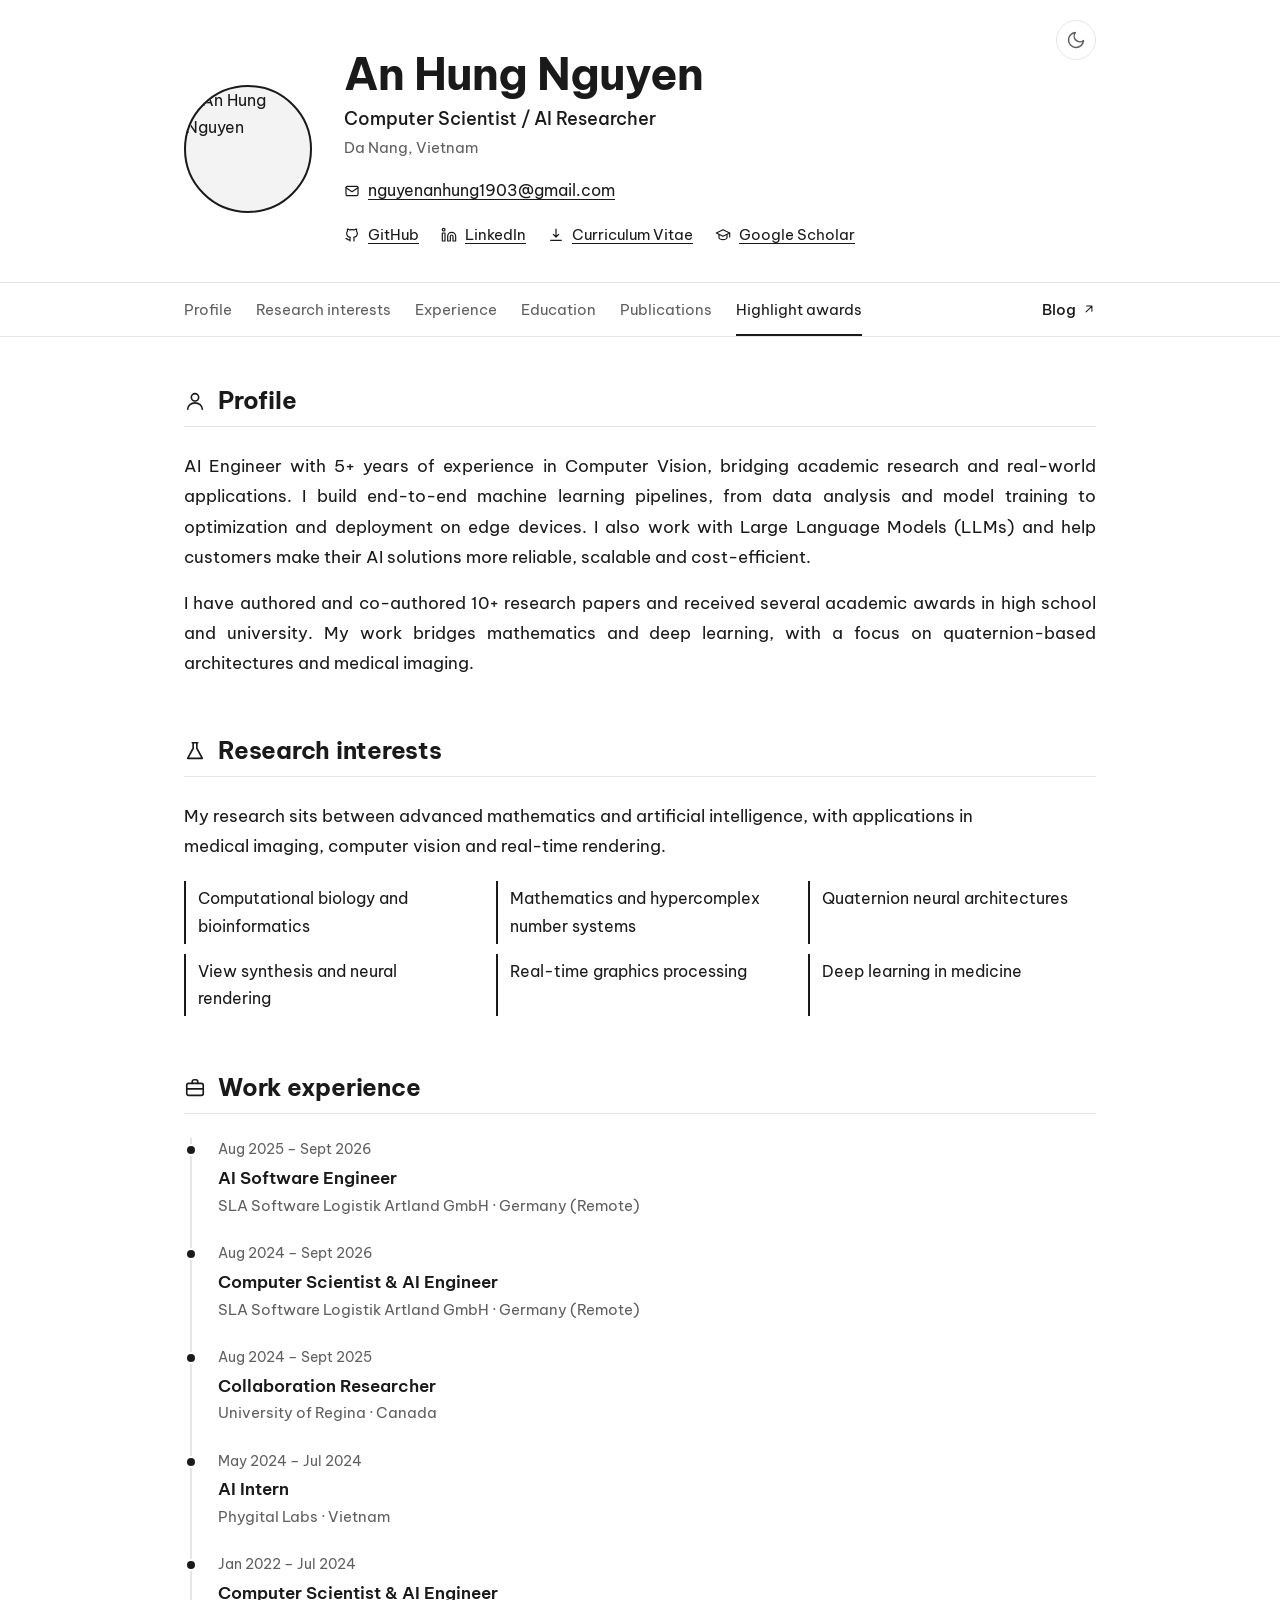
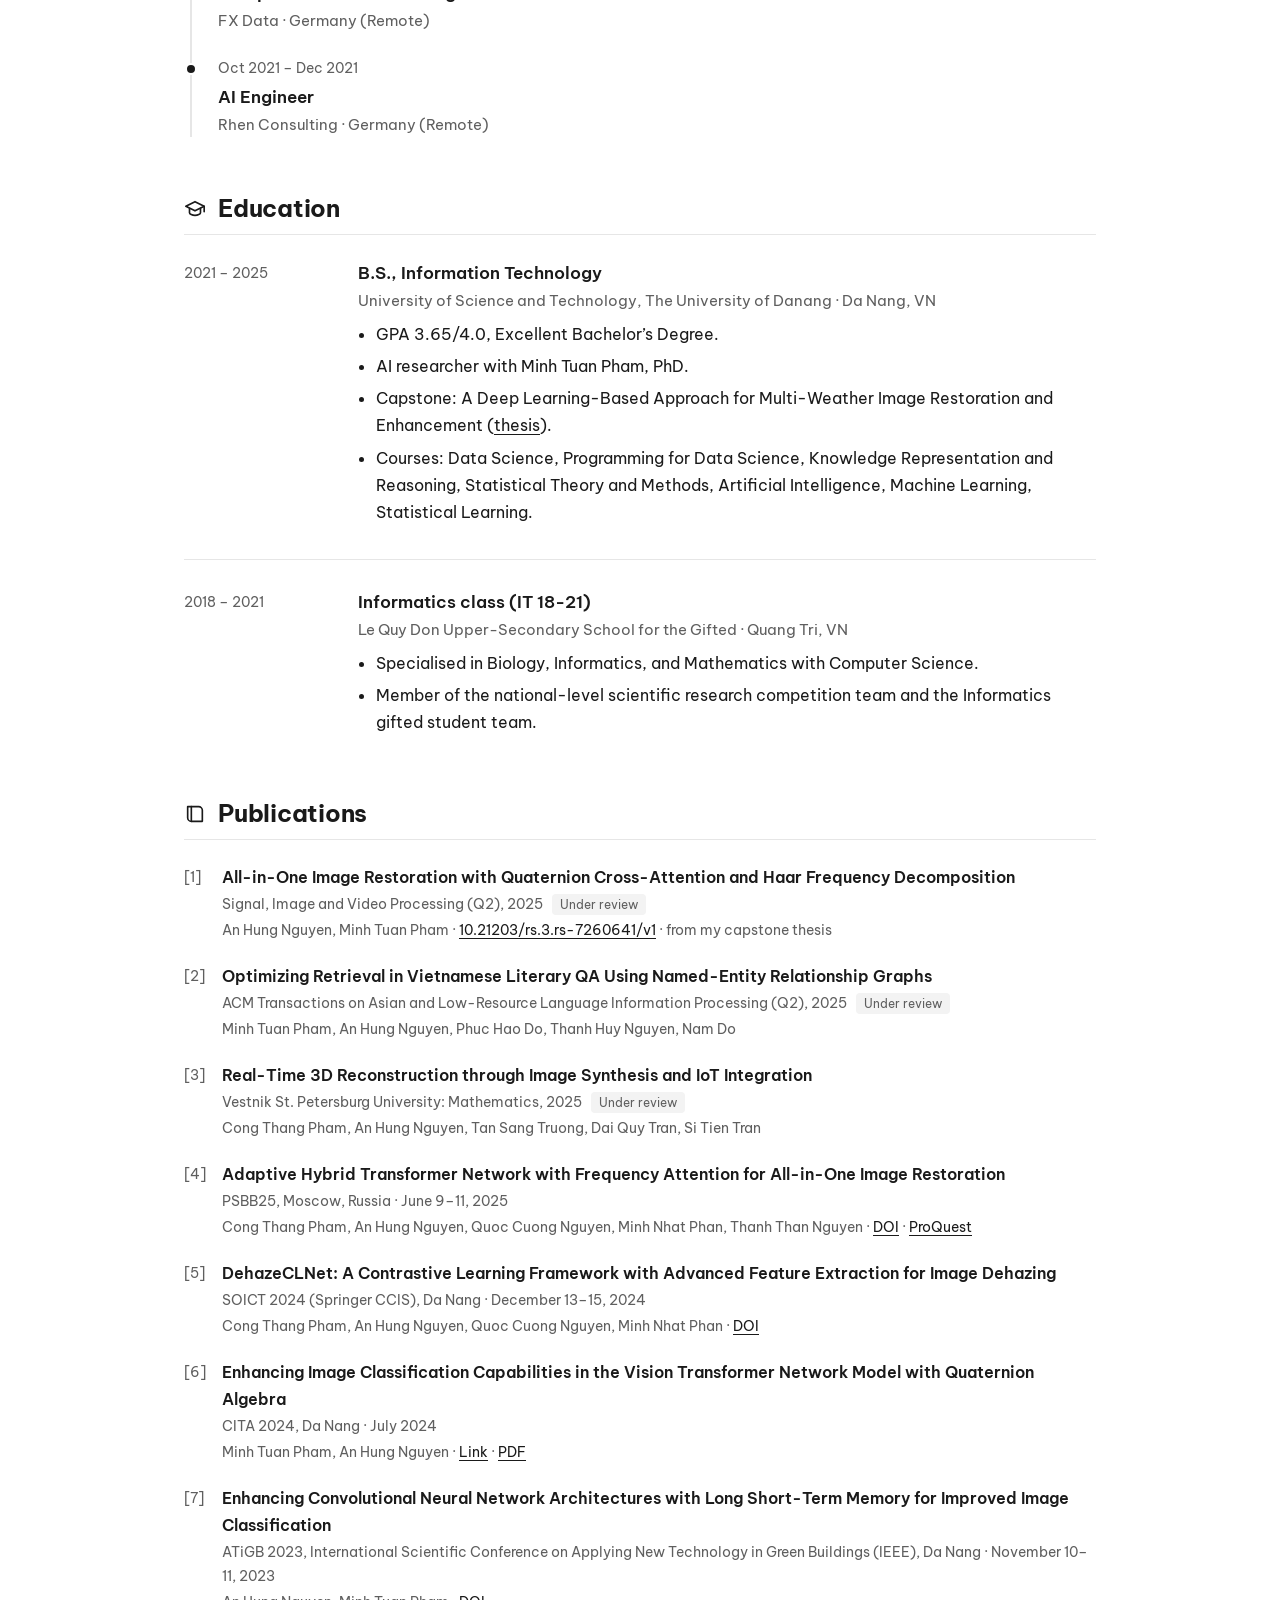
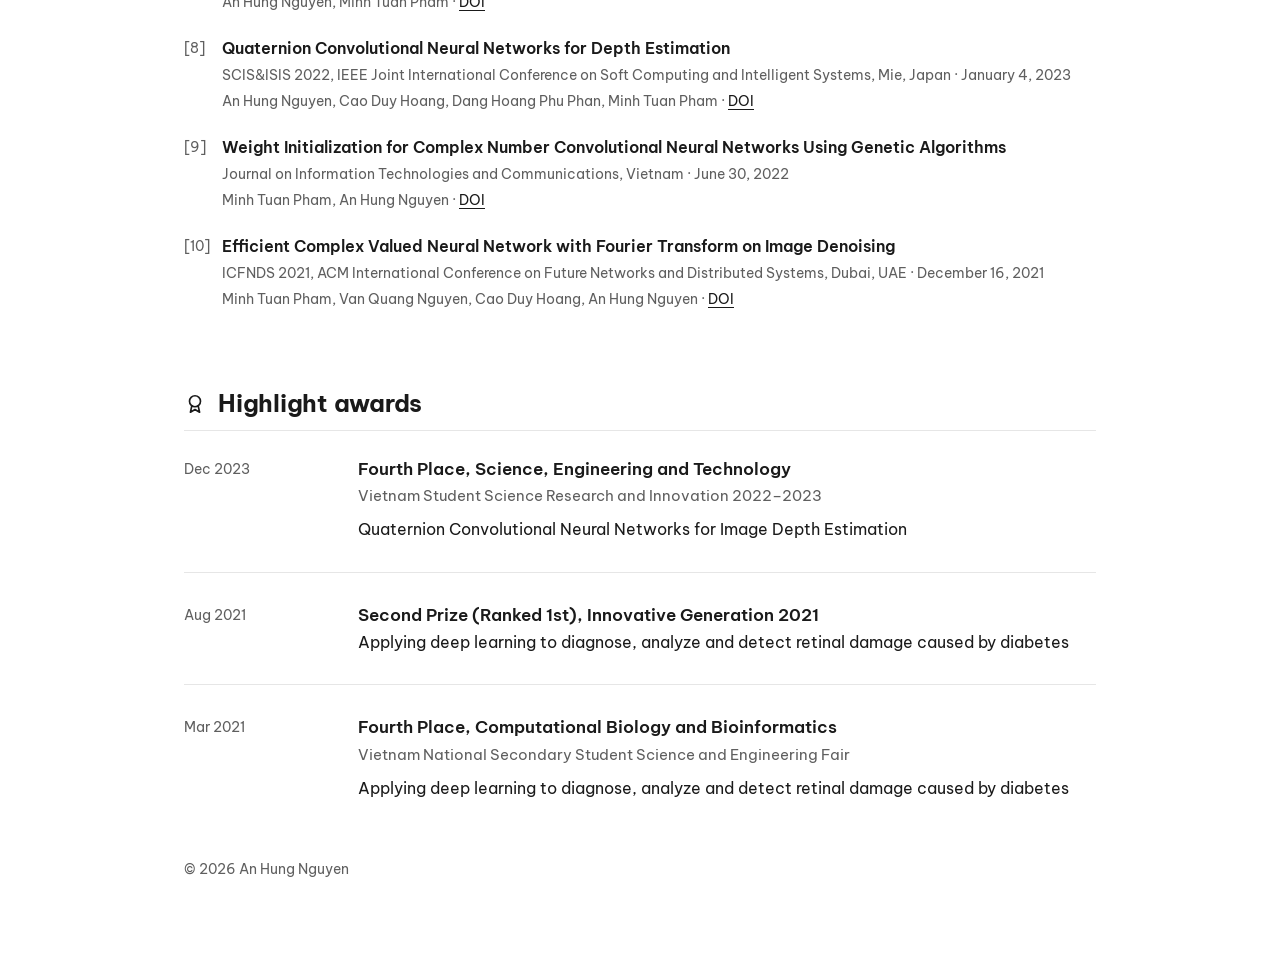
==== commit 0ac54208: "update ui" ====
--- a/index.html
+++ b/index.html
@@ -115,8 +115,8 @@
       <h1>An Hung Nguyen</h1>
       <p class="role">Computer Scientist / AI Researcher</p>
       <p class="meta">Da Nang, Vietnam</p>
+      <p> <a href="mailto:nguyenanhung1903@gmail.com"><svg class="ic"><use href="#i-mail"/></svg>nguyenanhung1903@gmail.com</a> </p>
       <ul class="links">
-        <li><a href="mailto:nguyenanhung1903@gmail.com"><svg class="ic"><use href="#i-mail"/></svg>nguyenanhung1903@gmail.com</a></li>
         <li><a href="https://github.com/nguyenhung1903"><svg class="ic"><use href="#i-github"/></svg>GitHub</a></li>
         <li><a href="https://linkedin.com/in/nguyenhung1903"><svg class="ic"><use href="#i-linkedin"/></svg>LinkedIn</a></li>
         <li><a href="./resume.html"><svg class="ic"><use href="#i-download"/></svg>Curriculum Vitae</a></li>
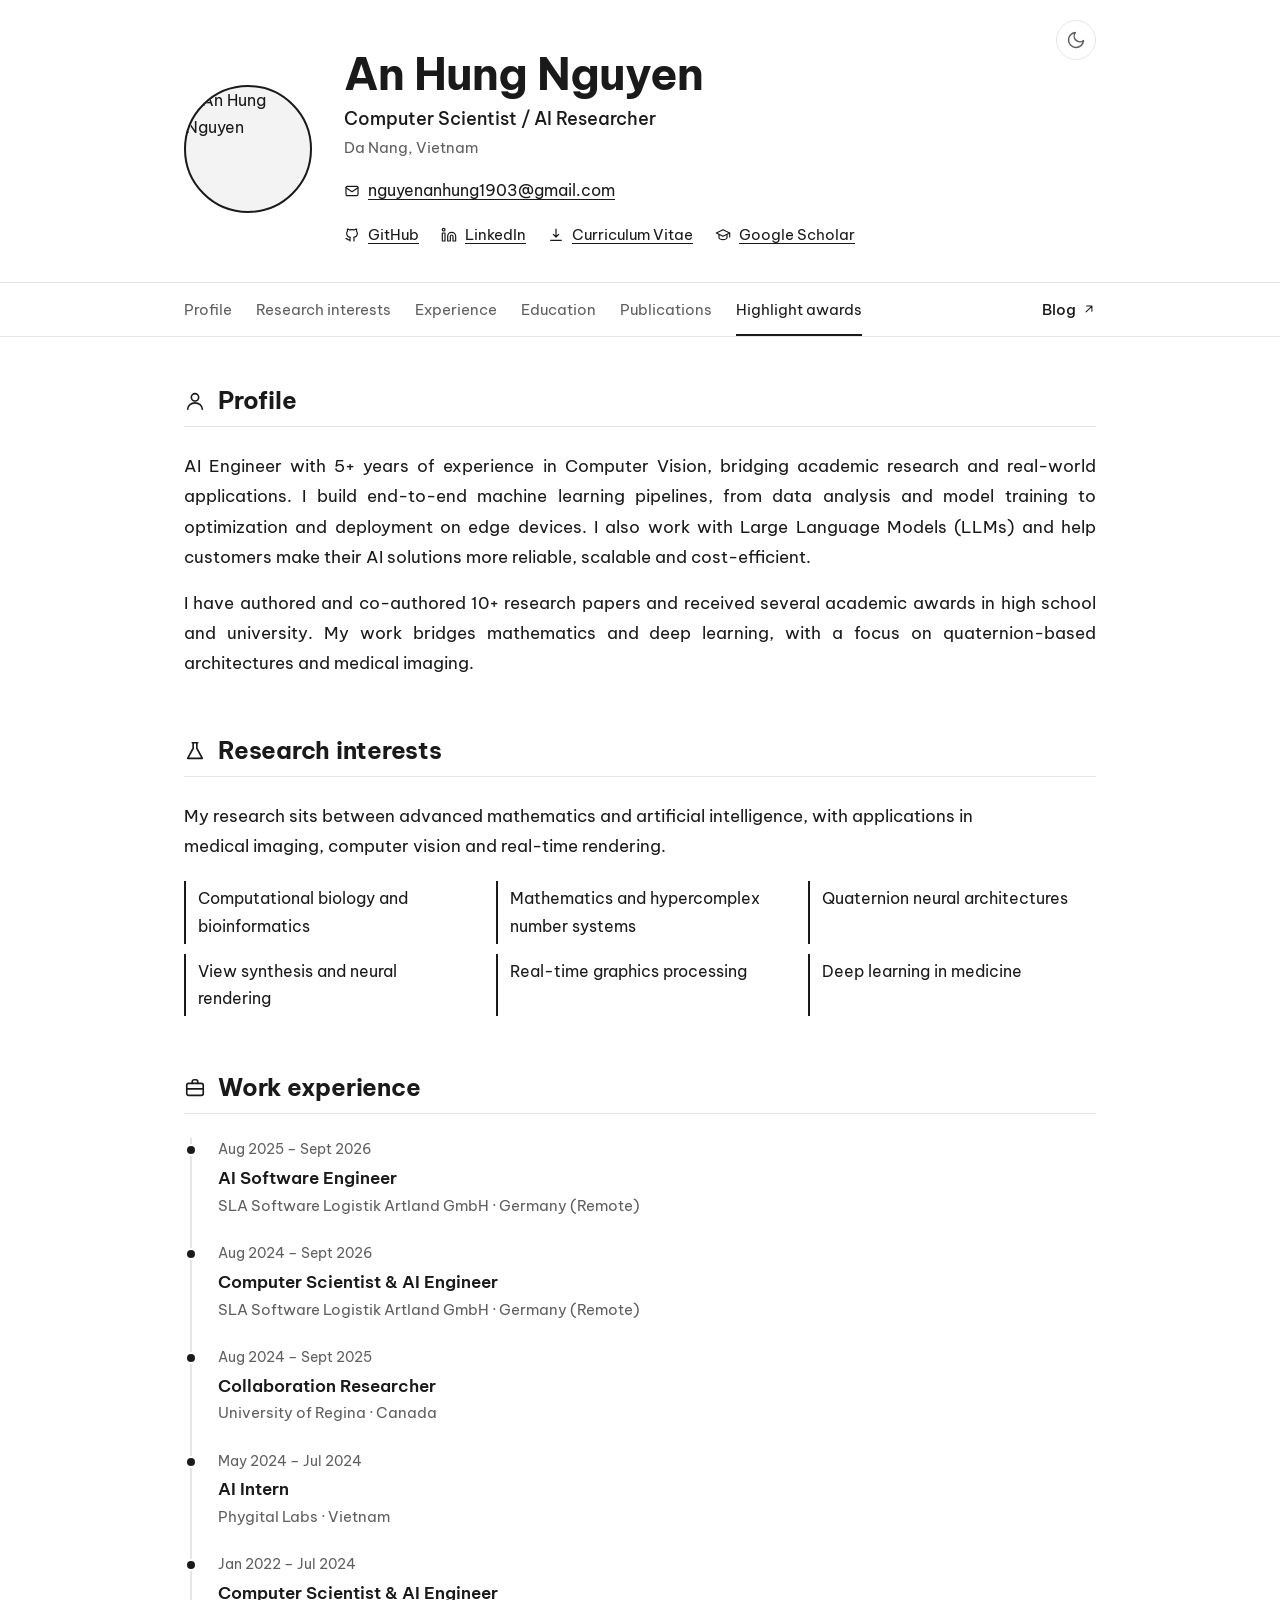
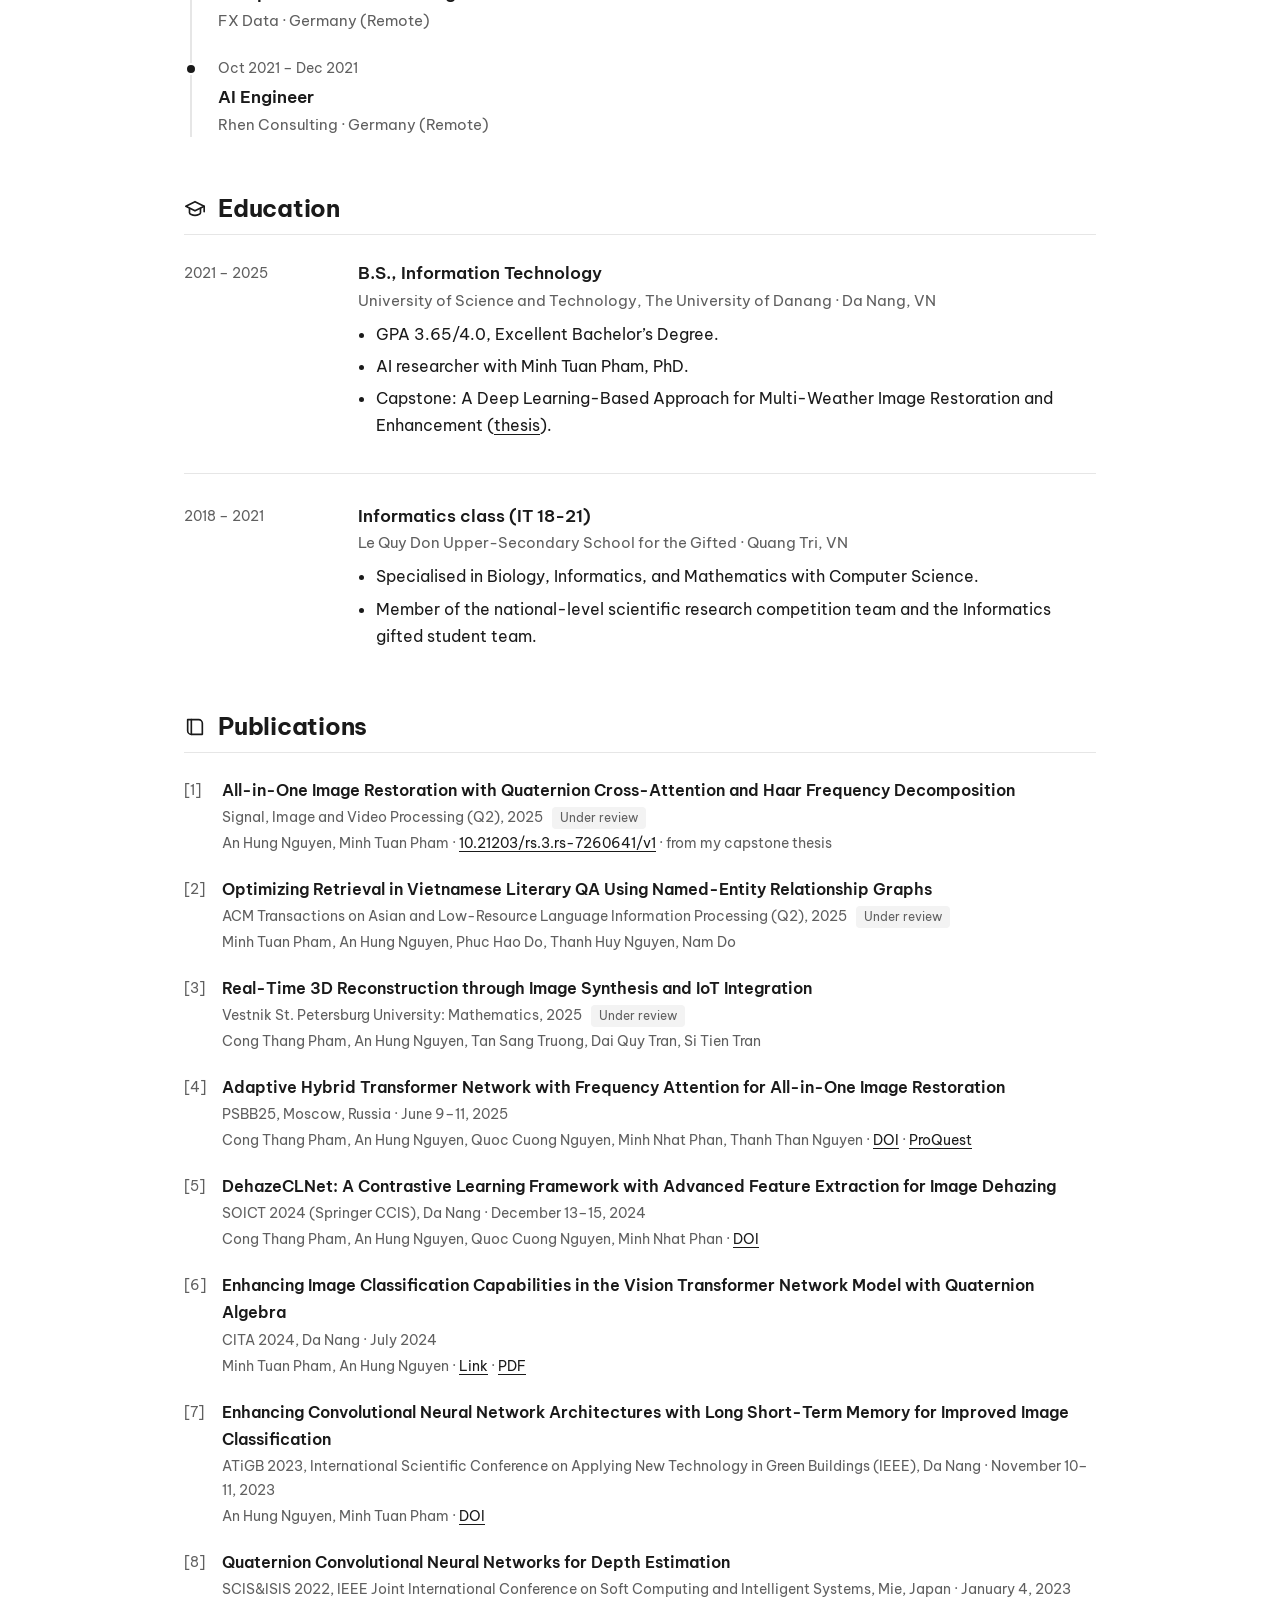
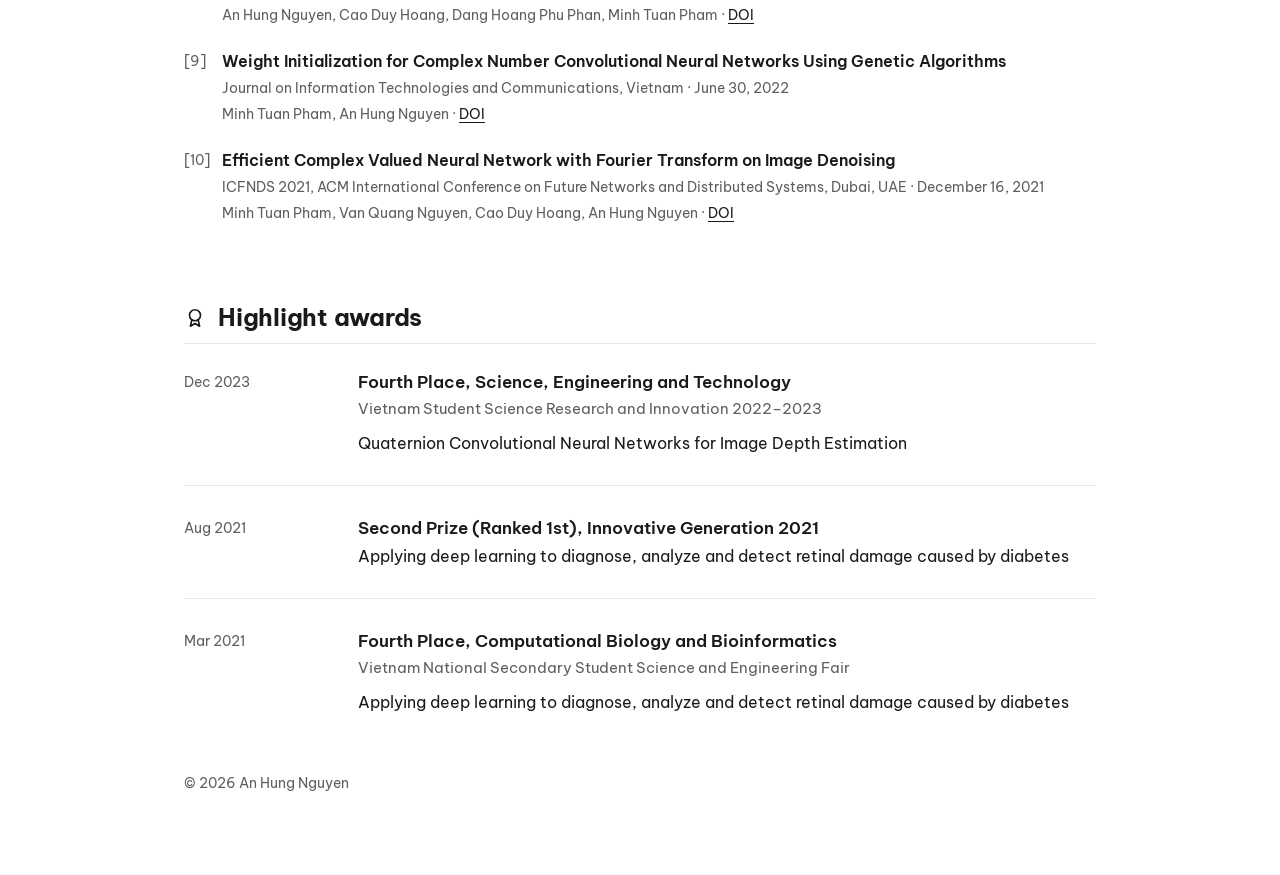
==== commit 4dc69211: "update ui" ====
--- a/index.html
+++ b/index.html
@@ -185,7 +185,6 @@
         <li>GPA 3.65/4.0, Excellent Bachelor’s Degree.</li>
         <li>AI researcher with Minh Tuan Pham, PhD.</li>
         <li>Capstone: A Deep Learning-Based Approach for Multi-Weather Image Restoration and Enhancement (<a href="http://thuvienso.dut.udn.vn/handle/DUT/16775">thesis</a>).</li>
-        <li>Courses: Data Science, Programming for Data Science, Knowledge Representation and Reasoning, Statistical Theory and Methods, Artificial Intelligence, Machine Learning, Statistical Learning.</li>
       </ul>
     </div>
   </article>
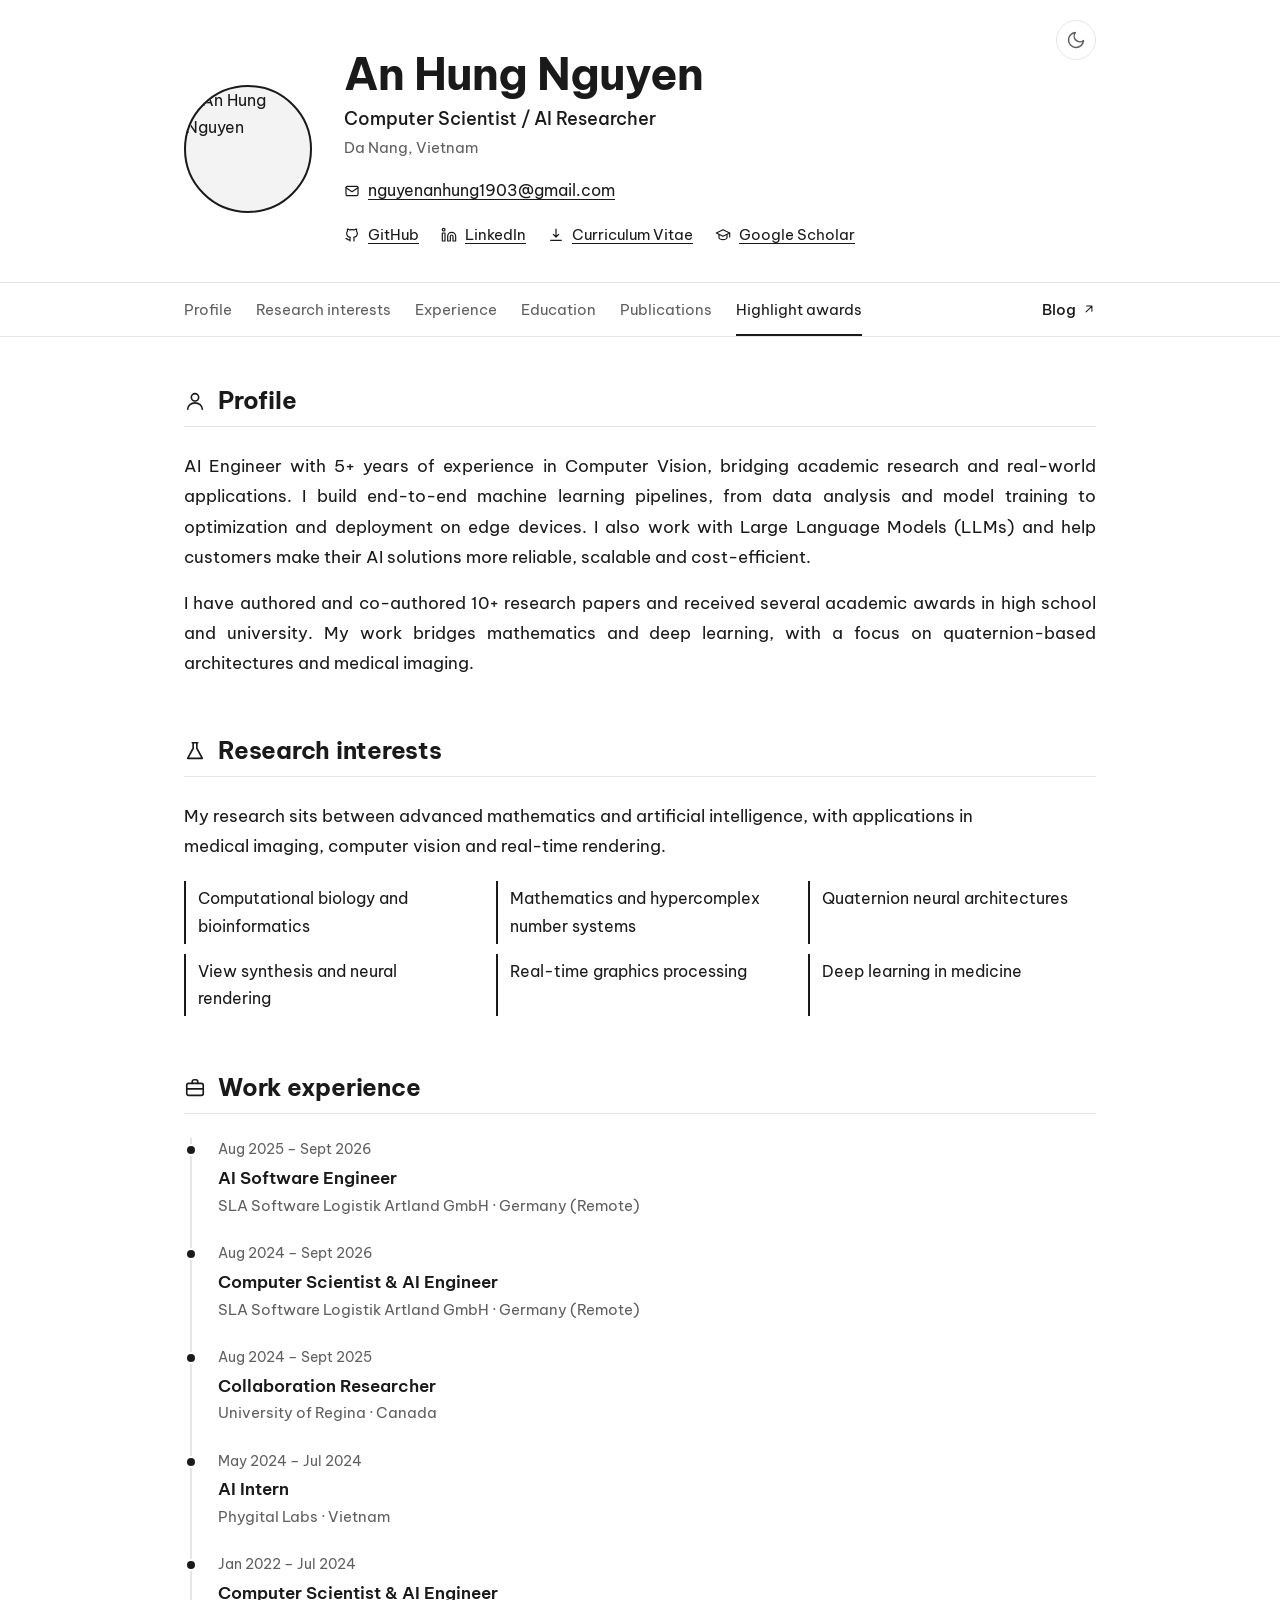
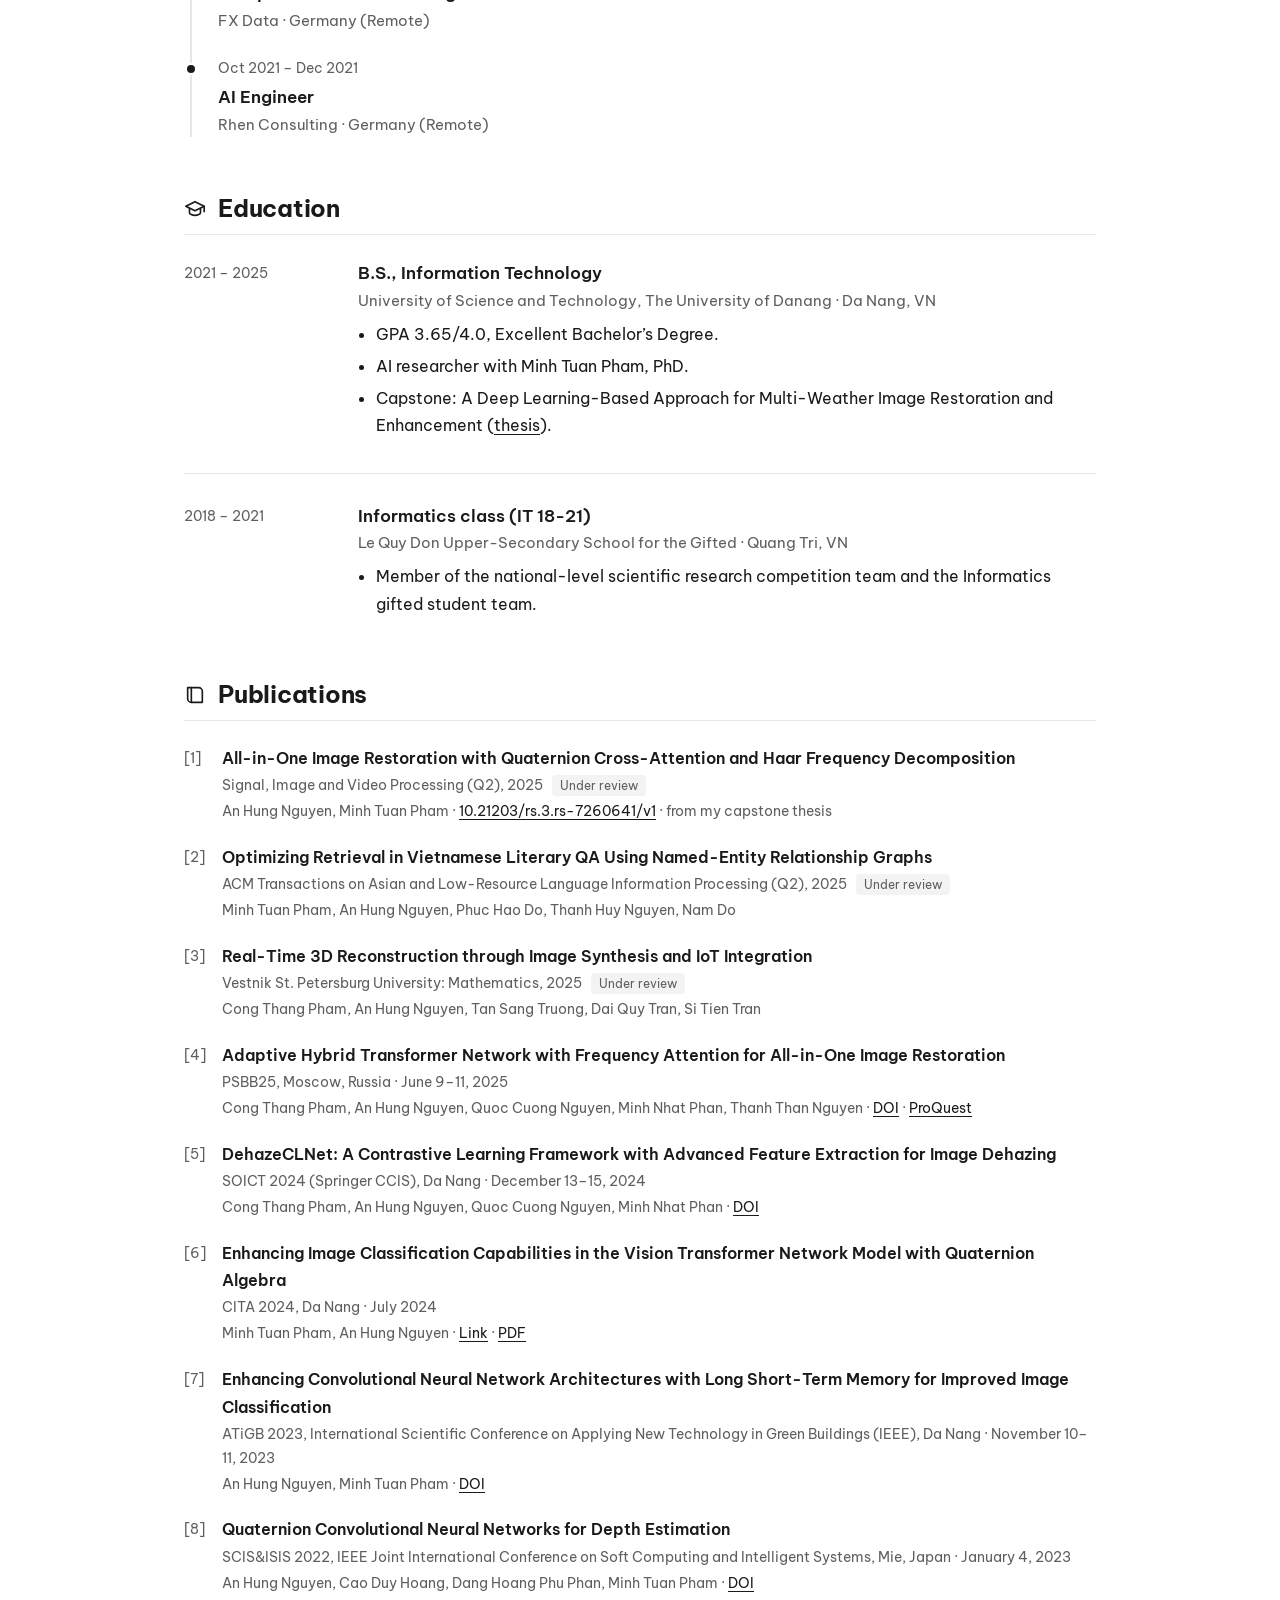
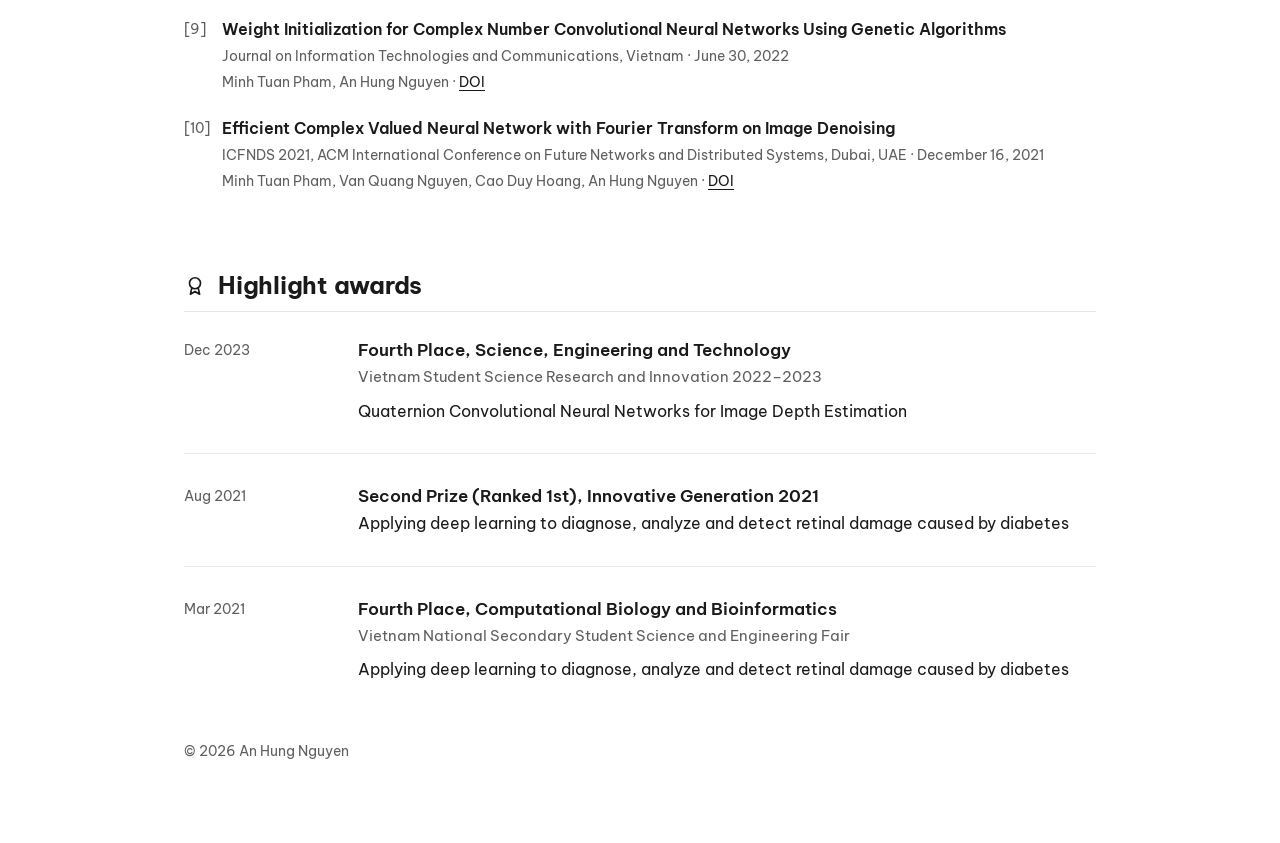
==== commit e5fcb3ae: "update ui" ====
--- a/index.html
+++ b/index.html
@@ -194,7 +194,6 @@
       <h3>Informatics class (IT 18-21)</h3>
       <p class="org">Le Quy Don Upper-Secondary School for the Gifted · Quang Tri, VN</p>
       <ul>
-        <li>Specialised in Biology, Informatics, and Mathematics with Computer Science.</li>
         <li>Member of the national-level scientific research competition team and the Informatics gifted student team.</li>
       </ul>
     </div>
